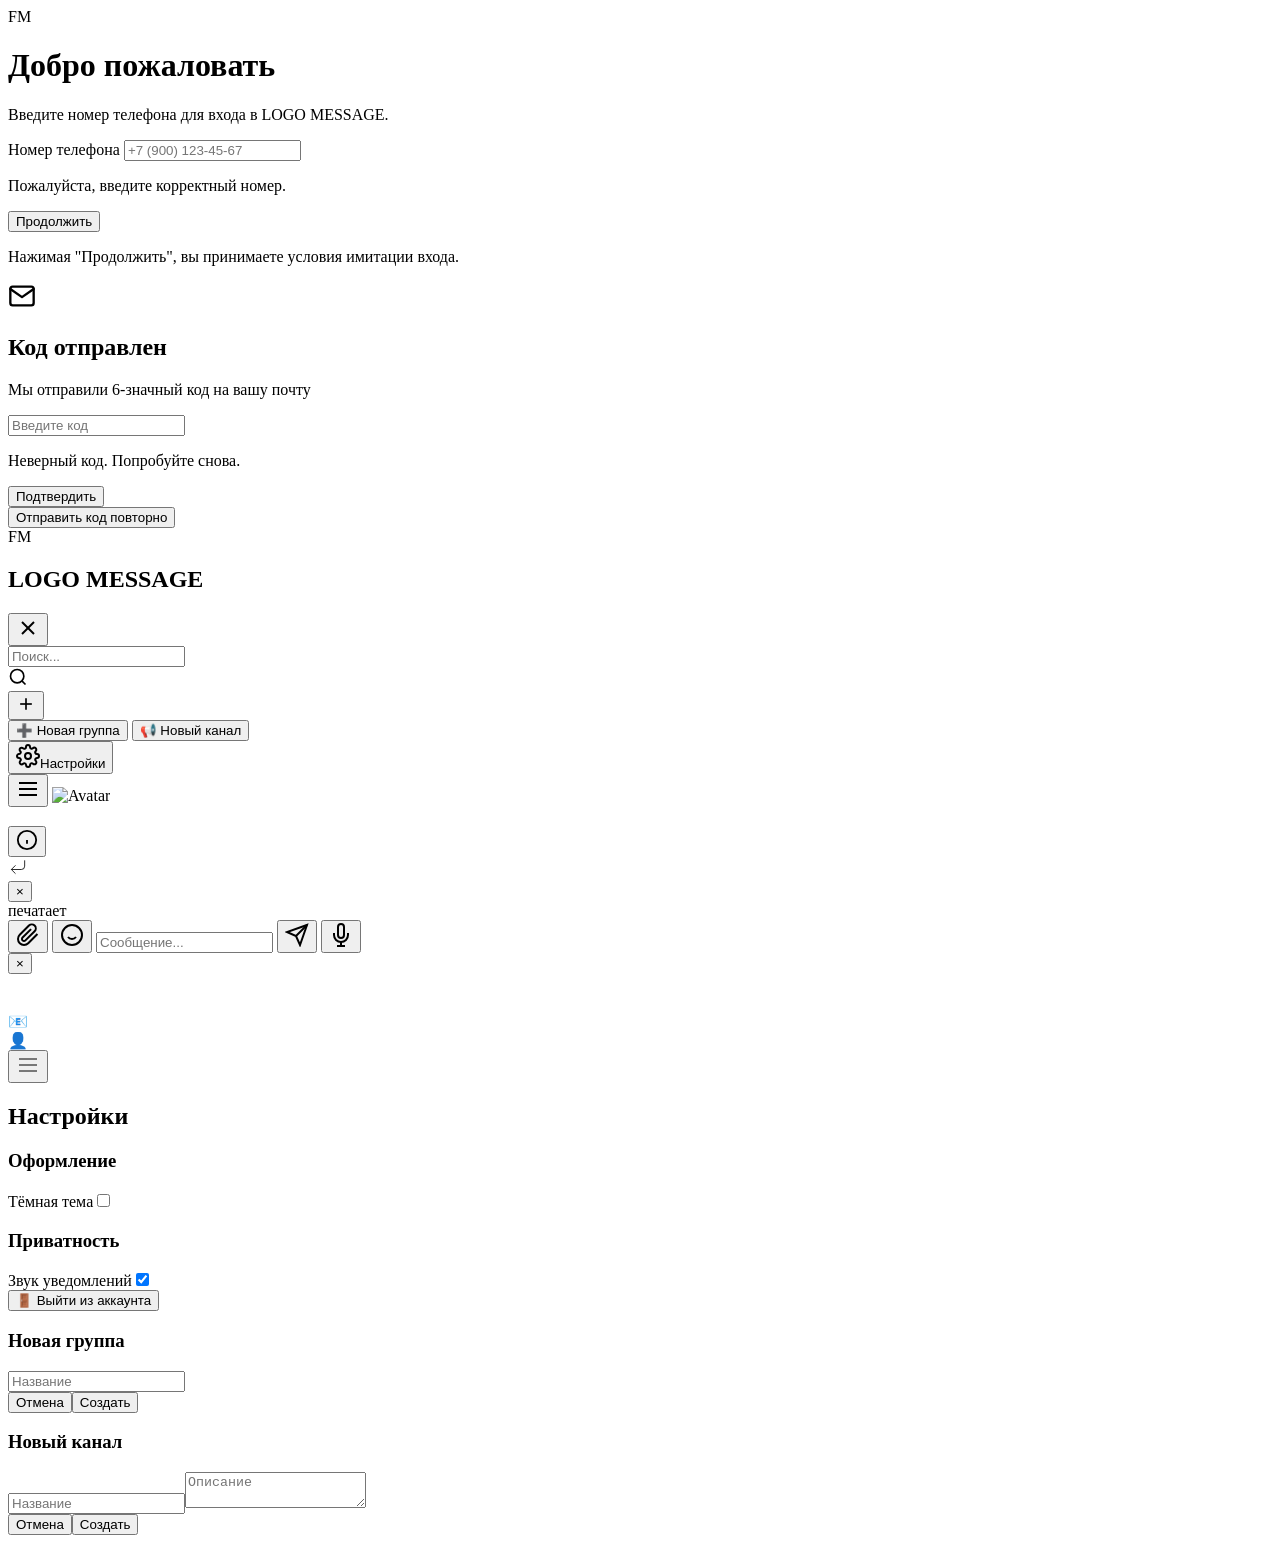
==== index.html @ 87f869c2 "Create index.html" ====
<!DOCTYPE html>
<html lang="ru">
<head>
    <meta charset="UTF-8">
    <meta name="viewport" content="width=device-width, initial-scale=1.0, viewport-fit=cover, user-scalable=no">
    <title>LOGO MESSAGE — Вход по номеру</title>
    
    <!-- Tailwind CSS + Tone.js -->
    <script src="https://cdn.tailwindcss.com"></script>
    <script src="https://cdnjs.cloudflare.com/ajax/libs/tone/14.8.49/Tone.min.js"></script>
    
    <style>
        /* ---------- CUSTOM STYLES (анимации, скроллбары) ---------- */
        * {
            -webkit-tap-highlight-color: transparent;
        }

        /* Кастомный скроллбар (Светлая тема) */
        ::-webkit-scrollbar { width: 6px; height: 6px; }
        ::-webkit-scrollbar-track { background: transparent; }
        ::-webkit-scrollbar-thumb { background: #d1d5db; border-radius: 3px; }
        ::-webkit-scrollbar-thumb:hover { background: #9ca3af; }

        /* Темная тема скроллбар */
        .dark ::-webkit-scrollbar-thumb { background: #3f3f46; }
        .dark ::-webkit-scrollbar-thumb:hover { background: #52525b; }
        
        /* Анимация появления сообщения */
        @keyframes fadeIn {
            from { opacity: 0; transform: translateY(10px); }
            to { opacity: 1; transform: translateY(0); }
        }
        .message-bubble {
            animation: fadeIn 0.3s ease-out;
        }
        
        /* Анимация "печатает..." */
        @keyframes typing-bubble {
            0%, 80%, 100% { transform: scale(0); }
            40% { transform: scale(1.0); }
        }
        .typing-dot {
            animation: typing-bubble 1.4s infinite ease-in-out both;
        }
        .typing-dot:nth-child(1) { animation-delay: -0.32s; }
        .typing-dot:nth-child(2) { animation-delay: -0.16s; }

        /* Переключатель темы (слайдер) */
        .switch-toggle {
            transition: background-color 0.2s ease-in-out;
        }
        .switch-dot {
            transition: transform 0.2s ease-in-out;
        }
        input:checked + .switch-toggle {
            background-color: #1A73E8;
        }
        input:checked + .switch-toggle .switch-dot {
            transform: translateX(100%);
        }
        
        /* Ховер-меню сообщения */
        .message-container:hover .message-actions {
            opacity: 1;
        }
        .message-actions {
            opacity: 0;
            transition: opacity 0.15s ease-in-out;
        }
        
        /* Анимация подложки модалки */
        .modal-backdrop {
            animation: fadeInBackdrop 0.2s ease-out;
        }
        @keyframes fadeInBackdrop {
            from { background-color: rgba(0,0,0,0); backdrop-filter: blur(0); }
            to { background-color: rgba(0,0,0,0.5); backdrop-filter: blur(4px); }
        }
    </style>
</head>
<body class="bg-ui-bg text-text-main dark:bg-dark-ui-bg dark:text-dark-text-main font-sans flex items-center justify-center min-h-screen p-0 md:p-4 transition-colors duration-200">

    <!-- ========== ЭКРАН ВХОДА (ЛОГИН) ========== -->
    <div id="login-screen" class="w-full h-screen flex items-center justify-center bg-ui-bg dark:bg-dark-ui-bg p-4">
        <div class="w-full max-w-sm bg-ui-block dark:bg-dark-ui-block p-8 rounded-2xl shadow-xl text-center">
            <div class="w-16 h-16 bg-primary rounded-2xl flex items-center justify-center mx-auto mb-6">
                <span class="text-white font-bold text-3xl">FM</span>
            </div>
            <h1 class="text-2xl font-bold text-text-main dark:text-dark-text-main mb-2">Добро пожаловать</h1>
            <p class="text-text-secondary dark:text-dark-text-secondary mb-6 text-sm">Введите номер телефона для входа в LOGO MESSAGE.</p>
            
            <form id="login-form" class="space-y-4">
                <div>
                    <label for="phone-input" class="sr-only">Номер телефона</label>
                    <input type="tel" id="phone-input" placeholder="+7 (900) 123-45-67" class="w-full bg-ui-bg dark:bg-dark-ui-bg border border-separator dark:border-dark-separator rounded-xl py-3 px-4 text-text-main dark:text-dark-text-main focus:outline-none focus:ring-2 focus:ring-primary focus:border-transparent text-center">
                    <p id="login-error" class="text-red-500 text-xs mt-2 hidden">Пожалуйста, введите корректный номер.</p>
                </div>
                <button type="submit" id="login-btn" class="w-full px-6 py-3 bg-primary text-white rounded-xl hover:bg-primary-dark transition-all duration-200 active:scale-95 font-semibold">
                    Продолжить
                </button>
            </form>
            <p class="text-xs text-text-secondary dark:text-dark-text-secondary mt-6">Нажимая "Продолжить", вы принимаете условия имитации входа.</p>
        </div>
    </div>

    <!-- ========== ЭКРАН ПОДТВЕРЖДЕНИЯ КОДА (ПОЧТА) ========== -->
    <div id="verification-screen" class="fixed inset-0 z-50 bg-ui-bg dark:bg-dark-ui-bg flex items-center justify-center p-4 hidden">
        <div class="w-full max-w-sm bg-ui-block dark:bg-dark-ui-block p-6 rounded-2xl shadow-xl text-center">
            <div class="w-14 h-14 bg-green-100 dark:bg-green-900/30 rounded-full flex items-center justify-center mx-auto mb-4">
                <svg xmlns="http://www.w3.org/2000/svg" width="28" height="28" viewBox="0 0 24 24" fill="none" stroke="currentColor" stroke-width="2" stroke-linecap="round" stroke-linejoin="round" class="text-green-600 dark:text-green-400"><path d="M4 4h16c1.1 0 2 .9 2 2v12c0 1.1-.9 2-2 2H4c-1.1 0-2-.9-2-2V6c0-1.1.9-2 2-2z"></path><polyline points="22,6 12,13 2,6"></polyline></svg>
            </div>
            <h2 class="text-xl font-bold text-text-main dark:text-dark-text-main mb-2">Код отправлен</h2>
            <p class="text-text-secondary dark:text-dark-text-secondary text-sm mb-4">Мы отправили 6-значный код на вашу <span id="verification-email-display" class="font-medium text-primary">почту</span></p>
            <form id="code-form">
                <div class="mb-4">
                    <input type="text" id="code-input" maxlength="6" placeholder="Введите код" class="w-full text-center text-2xl tracking-widest bg-ui-bg dark:bg-dark-ui-bg border border-separator dark:border-dark-separator rounded-xl py-3 px-4 text-text-main dark:text-dark-text-main focus:outline-none focus:ring-2 focus:ring-primary" autocomplete="off">
                    <p id="code-error" class="text-red-500 text-xs mt-2 hidden">Неверный код. Попробуйте снова.</p>
                </div>
                <button type="submit" class="w-full px-6 py-3 bg-primary text-white rounded-xl hover:bg-primary-dark transition-all font-semibold">Подтвердить</button>
            </form>
            <button id="resend-code-btn" class="mt-4 text-sm text-primary hover:underline">Отправить код повторно</button>
        </div>
    </div>

    <!-- ========== ОСНОВНОЙ КОНТЕЙНЕР ПРИЛОЖЕНИЯ (ЧАТЫ) ========== -->
    <div id="main-app-container" class="relative w-full h-screen md:h-[90vh] md:max-w-7xl bg-ui-block dark:bg-dark-ui-block shadow-xl md:rounded-2xl flex overflow-hidden hidden">
        
        <!-- ЛЕВАЯ ПАНЕЛЬ (СПИСОК ЧАТОВ) -->
        <aside id="chat-list-panel" class="absolute md:static z-20 w-full md:w-[320px] lg:w-[350px] h-full bg-ui-block dark:bg-dark-ui-block flex flex-col flex-shrink-0 border-r border-separator dark:border-dark-separator transition-transform duration-300 ease-in-out -translate-x-full md:translate-x-0">
            <div class="p-4 flex-shrink-0">
                <div class="flex justify-between items-center mb-4">
                    <div class="flex items-center space-x-2">
                        <div class="w-10 h-10 bg-primary rounded-xl flex items-center justify-center"><span class="text-white font-bold text-xl">FM</span></div>
                        <h1 class="text-xl font-bold">LOGO MESSAGE</h1>
                    </div>
                    <button id="close-chat-list-btn" class="md:hidden text-text-secondary dark:text-dark-text-secondary hover:text-primary"><svg xmlns="http://www.w3.org/2000/svg" width="24" height="24" viewBox="0 0 24 24" fill="none" stroke="currentColor" stroke-width="2"><line x1="18" y1="6" x2="6" y2="18"></line><line x1="6" y1="6" x2="18" y2="18"></line></svg></button>
                </div>
                <div class="relative flex items-center space-x-2">
                    <input type="text" id="search-input" placeholder="Поиск..." class="w-full bg-ui-bg dark:bg-dark-ui-bg border border-separator dark:border-dark-separator rounded-xl py-2 pl-10 pr-4 focus:outline-none focus:ring-2 focus:ring-primary">
                    <div class="absolute left-3 top-1/2 -translate-y-1/2 text-text-secondary"><svg width="20" height="20" viewBox="0 0 24 24" fill="none" stroke="currentColor" stroke-width="2"><circle cx="11" cy="11" r="8"></circle><line x1="21" y1="21" x2="16.65" y2="16.65"></line></svg></div>
                    <div class="relative flex-shrink-0">
                        <button id="create-new-btn" class="p-2.5 text-text-secondary hover:text-primary bg-ui-bg dark:bg-dark-ui-bg border border-separator rounded-xl"><svg width="20" height="20" viewBox="0 0 24 24" fill="none" stroke="currentColor" stroke-width="2"><line x1="12" y1="5" x2="12" y2="19"></line><line x1="5" y1="12" x2="19" y2="12"></line></svg></button>
                        <div id="create-new-menu" class="absolute z-10 top-12 right-0 w-48 bg-ui-block dark:bg-dark-ui-block shadow-lg rounded-xl border p-2 hidden">
                            <button id="new-group-btn" class="w-full text-left flex items-center space-x-3 px-3 py-2 rounded-lg hover:bg-highlight dark:hover:bg-dark-highlight"><span>➕ Новая группа</span></button>
                            <button id="new-channel-btn" class="w-full text-left flex items-center space-x-3 px-3 py-2 rounded-lg hover:bg-highlight dark:hover:bg-dark-highlight"><span>📢 Новый канал</span></button>
                        </div>
                    </div>
                </div>
            </div>
            <nav id="chat-list-container" class="flex-1 overflow-y-auto px-2 space-y-1"></nav>
            <footer class="p-4 border-t border-separator dark:border-dark-separator flex-shrink-0">
                <button id="settings-btn" class="flex items-center space-x-3 w-full p-3 rounded-xl hover:bg-highlight dark:hover:bg-dark-highlight transition-colors"><svg width="24" height="24" viewBox="0 0 24 24" fill="none" stroke="currentColor" stroke-width="2"><circle cx="12" cy="12" r="3"></circle><path d="M19.4 15a1.65 1.65 0 0 0 .33 1.82l.06.06a2 2 0 0 1 0 2.83 2 2 0 0 1-2.83 0l-.06-.06a1.65 1.65 0 0 0-1.82-.33 1.65 1.65 0 0 0-1 1.51V21a2 2 0 0 1-2 2 2 2 0 0 1-2-2v-.09A1.65 1.65 0 0 0 9 19.4a1.65 1.65 0 0 0-1.82.33l-.06.06a2 2 0 0 1-2.83 0 2 2 0 0 1 0-2.83l.06-.06a1.65 1.65 0 0 0 .33-1.82 1.65 1.65 0 0 0-1.51-1H3a2 2 0 0 1-2-2 2 2 0 0 1 2-2h.09A1.65 1.65 0 0 0 4.6 9a1.65 1.65 0 0 0-.33-1.82l-.06-.06a2 2 0 0 1 0-2.83 2 2 0 0 1 2.83 0l.06.06a1.65 1.65 0 0 0 1.82.33H9a1.65 1.65 0 0 0 1-1.51V3a2 2 0 0 1 2-2 2 2 0 0 1 2 2v.09a1.65 1.65 0 0 0 1 1.51 1.65 1.65 0 0 0 1.82-.33l.06-.06a2 2 0 0 1 2.83 0 2 2 0 0 1 0 2.83l-.06.06a1.65 1.65 0 0 0-.33 1.82V9a1.65 1.65 0 0 0 1.51 1H21a2 2 0 0 1 2 2 2 2 0 0 1-2 2h-.09a1.65 1.65 0 0 0-1.51 1z"></path></svg><span class="text-sm font-semibold">Настройки</span></button>
            </footer>
        </aside>

        <!-- ЦЕНТРАЛЬНАЯ ЧАСТЬ (ОКНО ЧАТА) -->
        <main id="chat-window-panel" class="flex-1 flex flex-col h-full bg-ui-bg dark:bg-dark-ui-bg">
            <header class="flex-shrink-0 bg-ui-block dark:bg-dark-ui-block border-b p-3 h-[73px] flex items-center justify-between">
                <div class="flex items-center space-x-3">
                    <button id="burger-menu-btn" class="md:hidden text-text-secondary"><svg width="24" height="24" viewBox="0 0 24 24" fill="none" stroke="currentColor" stroke-width="2"><line x1="3" y1="12" x2="21" y2="12"></line><line x1="3" y1="6" x2="21" y2="6"></line><line x1="3" y1="18" x2="21" y2="18"></line></svg></button>
                    <img id="chat-header-avatar" src="" alt="Avatar" class="w-11 h-11 rounded-full bg-gray-200">
                    <div><h2 id="chat-header-name" class="text-base font-semibold"></h2><p id="chat-header-status" class="text-sm text-text-secondary"></p></div>
                </div>
                <button id="info-toggle-btn" class="lg:hidden p-1 rounded-full text-text-secondary"><svg width="22" height="22" viewBox="0 0 24 24" fill="none" stroke="currentColor" stroke-width="2"><circle cx="12" cy="12" r="10"></circle><line x1="12" y1="16" x2="12" y2="12"></line><line x1="12" y1="8" x2="12.01" y2="8"></line></svg></button>
            </header>
            <div id="message-list" class="flex-1 overflow-y-auto p-4 space-y-1"></div>
            <footer class="relative flex-shrink-0 bg-ui-block dark:bg-dark-ui-block border-t p-3">
                <div id="reply-preview" class="h-12 px-3 py-1.5 border-b flex justify-between items-center hidden"><div class="flex items-center space-x-2"><svg width="20" height="20" viewBox="0 0 24 24" fill="none" stroke="currentColor" class="text-primary"><polyline points="9 10 4 15 9 20"></polyline><path d="M20 4v7a4 4 0 0 1-4 4H4"></path></svg><div><div id="reply-preview-name" class="text-sm font-semibold text-primary truncate"></div><div id="reply-preview-text" class="text-xs text-text-secondary truncate"></div></div></div><button id="cancel-reply-btn" class="p-1 text-text-secondary hover:text-primary">&times;</button></div>
                <div id="typing-indicator" class="h-6 text-sm text-text-secondary items-center space-x-1 hidden"><span id="typing-name"></span><span>печатает</span><div class="flex space-x-1"><div class="typing-dot w-1.5 h-1.5 bg-text-secondary rounded-full"></div><div class="typing-dot w-1.5 h-1.5 bg-text-secondary rounded-full"></div><div class="typing-dot w-1.5 h-1.5 bg-text-secondary rounded-full"></div></div></div>
                <form id="message-input-form" class="flex items-center space-x-2 mt-1">
                    <button type="button" id="attach-btn" class="p-2 text-text-secondary hover:text-primary rounded-full"><svg width="24" height="24" viewBox="0 0 24 24" fill="none" stroke="currentColor" stroke-width="2"><path d="M21.44 11.05l-9.19 9.19a6 6 0 0 1-8.49-8.49l9.19-9.19a4 4 0 0 1 5.66 5.66l-9.2 9.19a2 2 0 0 1-2.83-2.83l8.49-8.48"></path></svg></button>
                    <button type="button" id="emoji-toggle-btn" class="p-2 text-text-secondary hover:text-primary rounded-full"><svg width="24" height="24" viewBox="0 0 24 24" fill="none" stroke="currentColor" stroke-width="2"><circle cx="12" cy="12" r="10"></circle><path d="M8 14s1.5 2 4 2 4-2 4-2"></path><line x1="9" y1="9" x2="9.01" y2="9"></line><line x1="15" y1="9" x2="15.01" y2="9"></line></svg></button>
                    <input type="text" id="message-input" placeholder="Сообщение..." class="flex-1 bg-ui-bg dark:bg-dark-ui-bg border border-separator rounded-xl py-2.5 px-4 focus:outline-none focus:ring-2 focus:ring-primary">
                    <button type="submit" id="send-btn" class="p-2.5 bg-primary text-white rounded-xl hidden active:scale-95"><svg width="24" height="24" viewBox="0 0 24 24" fill="none" stroke="currentColor" stroke-width="2"><line x1="22" y1="2" x2="11" y2="13"></line><polygon points="22 2 15 22 11 13 2 9 22 2"></polygon></svg></button>
                    <button type="button" id="mic-btn" class="p-2.5 bg-primary text-white rounded-xl active:scale-95"><svg width="24" height="24" viewBox="0 0 24 24" fill="none" stroke="currentColor" stroke-width="2"><path d="M12 1a3 3 0 0 0-3 3v8a3 3 0 0 0 6 0V4a3 3 0 0 0-3-3z"></path><path d="M19 10v2a7 7 0 0 1-14 0v-2"></path><line x1="12" y1="19" x2="12" y2="23"></line><line x1="8" y1="23" x2="16" y2="23"></line></svg></button>
                </form>
                <div id="emoji-picker" class="absolute bottom-20 left-4 w-60 bg-ui-block shadow-lg rounded-xl p-3 grid grid-cols-6 gap-2 border hidden"></div>
            </footer>
        </main>

        <!-- ПРАВАЯ ПАНЕЛЬ ИНФО -->
        <aside id="info-panel" class="absolute lg:static z-10 right-0 w-[300px] h-full bg-ui-block dark:bg-dark-ui-block flex-col border-l hidden lg:flex">
            <div class="flex justify-end p-4 lg:hidden"><button id="close-info-panel-btn" class="text-text-secondary">&times;</button></div>
            <div class="flex flex-col items-center p-6 border-b"><img id="info-avatar" class="w-24 h-24 rounded-full mb-4"><h2 id="info-name" class="text-xl font-semibold text-center"></h2><p id="info-status" class="text-sm text-text-secondary mt-1"></p></div>
            <div class="p-6 space-y-3 text-sm"><div class="flex space-x-3"><span>📧</span><span id="info-email"></span></div><div class="flex space-x-3"><span>👤</span><span id="info-username"></span></div></div>
        </aside>

        <!-- ПАНЕЛЬ НАСТРОЕК -->
        <section id="settings-panel" class="flex-1 flex-col h-full bg-ui-bg dark:bg-dark-ui-bg hidden overflow-y-auto">
            <header class="bg-ui-block border-b p-3 flex items-center"><button id="burger-menu-btn-settings" class="md:hidden mr-3"><svg width="24" height="24" viewBox="0 0 24 24" fill="none" stroke="currentColor"><line x1="3" y1="12" x2="21" y2="12"></line><line x1="3" y1="6" x2="21" y2="6"></line><line x1="3" y1="18" x2="21" y2="18"></line></svg></button><h2 class="text-lg font-semibold">Настройки</h2></header>
            <div class="p-6 space-y-6">
                <div class="bg-ui-block dark:bg-dark-ui-block p-6 rounded-2xl"><h3 class="text-xl font-semibold mb-4">Оформление</h3><div class="flex justify-between items-center"><span>Тёмная тема</span><label><input type="checkbox" id="dark-mode-toggle" class="hidden"><div class="switch-toggle w-10 h-5 bg-gray-300 rounded-full p-0.5 flex items-center"><div class="switch-dot w-4 h-4 bg-white rounded-full"></div></div></label></div></div>
                <div class="bg-ui-block p-6 rounded-2xl"><h3 class="text-xl font-semibold mb-4">Приватность</h3><div class="flex justify-between items-center"><span>Звук уведомлений</span><label><input type="checkbox" id="sound-toggle" class="hidden" checked><div class="switch-toggle w-10 h-5 bg-gray-300 rounded-full p-0.5 flex items-center"><div class="switch-dot w-4 h-4 bg-white rounded-full"></div></div></label></div><button id="logout-btn" class="w-full mt-6 text-left px-4 py-2.5 bg-red-50 dark:bg-red-900/30 text-red-600 rounded-xl font-semibold">🚪 Выйти из аккаунта</button></div>
            </div>
        </section>
    </div>

    <!-- МОДАЛКИ: ГРУППА / КАНАЛ (упрощённые) -->
    <div id="create-group-modal" class="fixed inset-0 z-50 bg-black/50 backdrop-blur-sm flex items-center justify-center p-4 hidden"><div class="bg-ui-block dark:bg-dark-ui-block rounded-2xl w-full max-w-md p-6"><h3 class="text-lg font-bold mb-3">Новая группа</h3><input type="text" id="group-name-input" placeholder="Название" class="w-full border rounded-xl p-2 mb-4"><div class="flex justify-end space-x-2"><button id="cancel-group-btn" class="px-4 py-2 rounded-lg">Отмена</button><button id="create-group-submit-btn" class="bg-primary text-white px-4 py-2 rounded-lg">Создать</button></div></div></div>
    <div id="create-channel-modal" class="fixed inset-0 z-50 bg-black/50 backdrop-blur-sm flex items-center justify-center p-4 hidden"><div class="bg-ui-block rounded-2xl w-full max-w-md p-6"><h3 class="text-lg font-bold mb-3">Новый канал</h3><input type="text" id="channel-name-input" placeholder="Название" class="w-full border rounded-xl p-2 mb-4"><textarea id="channel-desc-input" placeholder="Описание" rows="2" class="w-full border rounded-xl p-2"></textarea><div class="flex justify-end space-x-2 mt-4"><button id="cancel-channel-btn" class="px-4 py-2 rounded-lg">Отмена</button><button id="create-channel-submit-btn" class="bg-primary text-white px-4 py-2 rounded-lg">Создать</button></div></div></div>

    <script>
        //
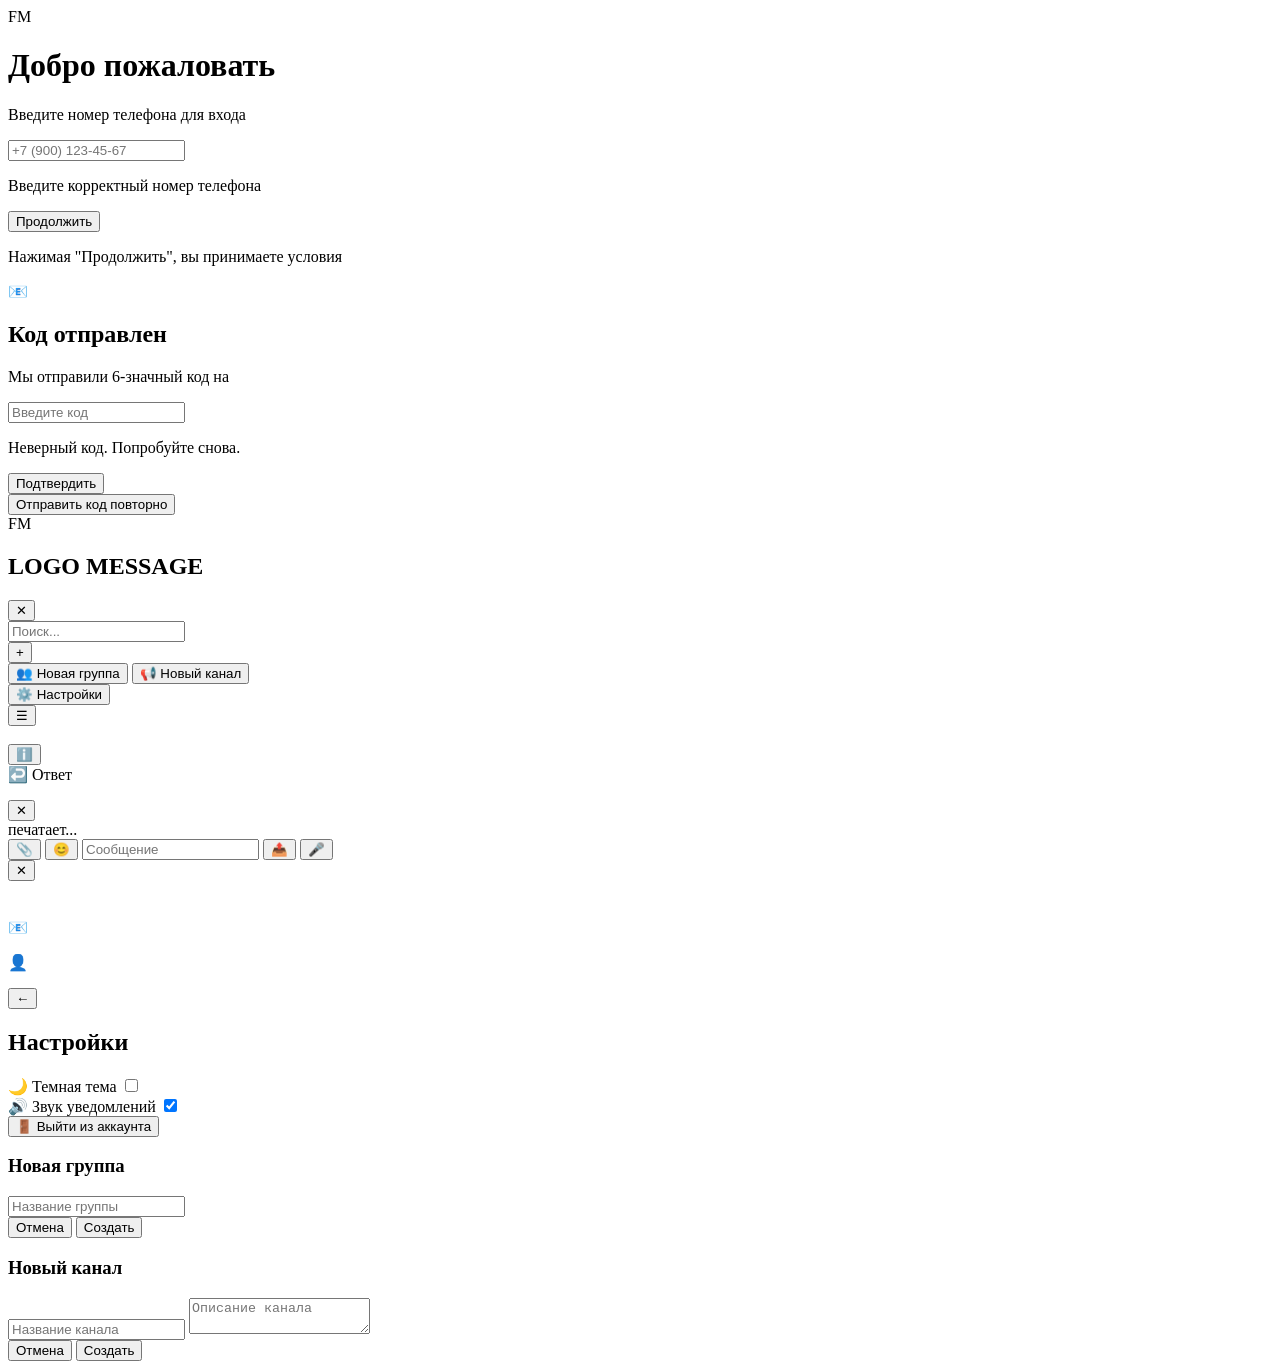
==== commit 793ae96e: "Rename imdex.html to index.html" ====
--- a/index.html
+++ b/index.html
@@ -3,201 +3,183 @@
 <head>
     <meta charset="UTF-8">
     <meta name="viewport" content="width=device-width, initial-scale=1.0, viewport-fit=cover, user-scalable=no">
-    <title>LOGO MESSAGE — Вход по номеру</title>
+    <title>LOGO MESSAGE — Мессенджер</title>
     
-    <!-- Tailwind CSS + Tone.js -->
+    <!-- Tailwind CSS -->
     <script src="https://cdn.tailwindcss.com"></script>
+    <!-- Tone.js для звуков -->
     <script src="https://cdnjs.cloudflare.com/ajax/libs/tone/14.8.49/Tone.min.js"></script>
     
-    <style>
-        /* ---------- CUSTOM STYLES (анимации, скроллбары) ---------- */
-        * {
-            -webkit-tap-highlight-color: transparent;
-        }
-
-        /* Кастомный скроллбар (Светлая тема) */
-        ::-webkit-scrollbar { width: 6px; height: 6px; }
-        ::-webkit-scrollbar-track { background: transparent; }
-        ::-webkit-scrollbar-thumb { background: #d1d5db; border-radius: 3px; }
-        ::-webkit-scrollbar-thumb:hover { background: #9ca3af; }
-
-        /* Темная тема скроллбар */
-        .dark ::-webkit-scrollbar-thumb { background: #3f3f46; }
-        .dark ::-webkit-scrollbar-thumb:hover { background: #52525b; }
-        
-        /* Анимация появления сообщения */
-        @keyframes fadeIn {
-            from { opacity: 0; transform: translateY(10px); }
-            to { opacity: 1; transform: translateY(0); }
-        }
-        .message-bubble {
-            animation: fadeIn 0.3s ease-out;
-        }
-        
-        /* Анимация "печатает..." */
-        @keyframes typing-bubble {
-            0%, 80%, 100% { transform: scale(0); }
-            40% { transform: scale(1.0); }
-        }
-        .typing-dot {
-            animation: typing-bubble 1.4s infinite ease-in-out both;
-        }
-        .typing-dot:nth-child(1) { animation-delay: -0.32s; }
-        .typing-dot:nth-child(2) { animation-delay: -0.16s; }
-
-        /* Переключатель темы (слайдер) */
-        .switch-toggle {
-            transition: background-color 0.2s ease-in-out;
-        }
-        .switch-dot {
-            transition: transform 0.2s ease-in-out;
-        }
-        input:checked + .switch-toggle {
-            background-color: #1A73E8;
-        }
-        input:checked + .switch-toggle .switch-dot {
-            transform: translateX(100%);
-        }
-        
-        /* Ховер-меню сообщения */
-        .message-container:hover .message-actions {
-            opacity: 1;
-        }
-        .message-actions {
-            opacity: 0;
-            transition: opacity 0.15s ease-in-out;
-        }
-        
-        /* Анимация подложки модалки */
-        .modal-backdrop {
-            animation: fadeInBackdrop 0.2s ease-out;
-        }
-        @keyframes fadeInBackdrop {
-            from { background-color: rgba(0,0,0,0); backdrop-filter: blur(0); }
-            to { background-color: rgba(0,0,0,0.5); backdrop-filter: blur(4px); }
-        }
-    </style>
+    <!-- Подключаем CSS -->
+    <link rel="stylesheet" href="styles.css">
 </head>
-<body class="bg-ui-bg text-text-main dark:bg-dark-ui-bg dark:text-dark-text-main font-sans flex items-center justify-center min-h-screen p-0 md:p-4 transition-colors duration-200">
-
-    <!-- ========== ЭКРАН ВХОДА (ЛОГИН) ========== -->
-    <div id="login-screen" class="w-full h-screen flex items-center justify-center bg-ui-bg dark:bg-dark-ui-bg p-4">
-        <div class="w-full max-w-sm bg-ui-block dark:bg-dark-ui-block p-8 rounded-2xl shadow-xl text-center">
-            <div class="w-16 h-16 bg-primary rounded-2xl flex items-center justify-center mx-auto mb-6">
-                <span class="text-white font-bold text-3xl">FM</span>
+<body class="bg-ui-bg text-text-main dark:bg-dark-ui-bg dark:text-dark-text-main font-sans">
+    
+    <!-- ЭКРАН ВХОДА -->
+    <div id="login-screen" class="screen active">
+        <div class="login-container">
+            <div class="logo-wrapper">
+                <div class="logo">FM</div>
             </div>
-            <h1 class="text-2xl font-bold text-text-main dark:text-dark-text-main mb-2">Добро пожаловать</h1>
-            <p class="text-text-secondary dark:text-dark-text-secondary mb-6 text-sm">Введите номер телефона для входа в LOGO MESSAGE.</p>
+            <h1>Добро пожаловать</h1>
+            <p>Введите номер телефона для входа</p>
             
-            <form id="login-form" class="space-y-4">
-                <div>
-                    <label for="phone-input" class="sr-only">Номер телефона</label>
-                    <input type="tel" id="phone-input" placeholder="+7 (900) 123-45-67" class="w-full bg-ui-bg dark:bg-dark-ui-bg border border-separator dark:border-dark-separator rounded-xl py-3 px-4 text-text-main dark:text-dark-text-main focus:outline-none focus:ring-2 focus:ring-primary focus:border-transparent text-center">
-                    <p id="login-error" class="text-red-500 text-xs mt-2 hidden">Пожалуйста, введите корректный номер.</p>
-                </div>
-                <button type="submit" id="login-btn" class="w-full px-6 py-3 bg-primary text-white rounded-xl hover:bg-primary-dark transition-all duration-200 active:scale-95 font-semibold">
-                    Продолжить
-                </button>
+            <form id="login-form">
+                <input type="tel" id="phone-input" placeholder="+7 (900) 123-45-67" autocomplete="off">
+                <p id="login-error" class="error-message hidden">Введите корректный номер телефона</p>
+                <button type="submit">Продолжить</button>
             </form>
-            <p class="text-xs text-text-secondary dark:text-dark-text-secondary mt-6">Нажимая "Продолжить", вы принимаете условия имитации входа.</p>
+            <p class="info-text">Нажимая "Продолжить", вы принимаете условия</p>
         </div>
     </div>
 
-    <!-- ========== ЭКРАН ПОДТВЕРЖДЕНИЯ КОДА (ПОЧТА) ========== -->
-    <div id="verification-screen" class="fixed inset-0 z-50 bg-ui-bg dark:bg-dark-ui-bg flex items-center justify-center p-4 hidden">
-        <div class="w-full max-w-sm bg-ui-block dark:bg-dark-ui-block p-6 rounded-2xl shadow-xl text-center">
-            <div class="w-14 h-14 bg-green-100 dark:bg-green-900/30 rounded-full flex items-center justify-center mx-auto mb-4">
-                <svg xmlns="http://www.w3.org/2000/svg" width="28" height="28" viewBox="0 0 24 24" fill="none" stroke="currentColor" stroke-width="2" stroke-linecap="round" stroke-linejoin="round" class="text-green-600 dark:text-green-400"><path d="M4 4h16c1.1 0 2 .9 2 2v12c0 1.1-.9 2-2 2H4c-1.1 0-2-.9-2-2V6c0-1.1.9-2 2-2z"></path><polyline points="22,6 12,13 2,6"></polyline></svg>
-            </div>
-            <h2 class="text-xl font-bold text-text-main dark:text-dark-text-main mb-2">Код отправлен</h2>
-            <p class="text-text-secondary dark:text-dark-text-secondary text-sm mb-4">Мы отправили 6-значный код на вашу <span id="verification-email-display" class="font-medium text-primary">почту</span></p>
+    <!-- ЭКРАН ПОДТВЕРЖДЕНИЯ КОДА -->
+    <div id="verification-screen" class="screen">
+        <div class="verification-container">
+            <div class="email-icon">📧</div>
+            <h2>Код отправлен</h2>
+            <p>Мы отправили 6-значный код на <span id="verification-email-display"></span></p>
             <form id="code-form">
-                <div class="mb-4">
-                    <input type="text" id="code-input" maxlength="6" placeholder="Введите код" class="w-full text-center text-2xl tracking-widest bg-ui-bg dark:bg-dark-ui-bg border border-separator dark:border-dark-separator rounded-xl py-3 px-4 text-text-main dark:text-dark-text-main focus:outline-none focus:ring-2 focus:ring-primary" autocomplete="off">
-                    <p id="code-error" class="text-red-500 text-xs mt-2 hidden">Неверный код. Попробуйте снова.</p>
-                </div>
-                <button type="submit" class="w-full px-6 py-3 bg-primary text-white rounded-xl hover:bg-primary-dark transition-all font-semibold">Подтвердить</button>
+                <input type="text" id="code-input" maxlength="6" placeholder="Введите код" autocomplete="off">
+                <p id="code-error" class="error-message hidden">Неверный код. Попробуйте снова.</p>
+                <button type="submit">Подтвердить</button>
             </form>
-            <button id="resend-code-btn" class="mt-4 text-sm text-primary hover:underline">Отправить код повторно</button>
+            <button id="resend-code-btn" class="resend-btn">Отправить код повторно</button>
         </div>
     </div>
 
-    <!-- ========== ОСНОВНОЙ КОНТЕЙНЕР ПРИЛОЖЕНИЯ (ЧАТЫ) ========== -->
-    <div id="main-app-container" class="relative w-full h-screen md:h-[90vh] md:max-w-7xl bg-ui-block dark:bg-dark-ui-block shadow-xl md:rounded-2xl flex overflow-hidden hidden">
-        
-        <!-- ЛЕВАЯ ПАНЕЛЬ (СПИСОК ЧАТОВ) -->
-        <aside id="chat-list-panel" class="absolute md:static z-20 w-full md:w-[320px] lg:w-[350px] h-full bg-ui-block dark:bg-dark-ui-block flex flex-col flex-shrink-0 border-r border-separator dark:border-dark-separator transition-transform duration-300 ease-in-out -translate-x-full md:translate-x-0">
-            <div class="p-4 flex-shrink-0">
-                <div class="flex justify-between items-center mb-4">
-                    <div class="flex items-center space-x-2">
-                        <div class="w-10 h-10 bg-primary rounded-xl flex items-center justify-center"><span class="text-white font-bold text-xl">FM</span></div>
-                        <h1 class="text-xl font-bold">LOGO MESSAGE</h1>
-                    </div>
-                    <button id="close-chat-list-btn" class="md:hidden text-text-secondary dark:text-dark-text-secondary hover:text-primary"><svg xmlns="http://www.w3.org/2000/svg" width="24" height="24" viewBox="0 0 24 24" fill="none" stroke="currentColor" stroke-width="2"><line x1="18" y1="6" x2="6" y2="18"></line><line x1="6" y1="6" x2="18" y2="18"></line></svg></button>
-                </div>
-                <div class="relative flex items-center space-x-2">
-                    <input type="text" id="search-input" placeholder="Поиск..." class="w-full bg-ui-bg dark:bg-dark-ui-bg border border-separator dark:border-dark-separator rounded-xl py-2 pl-10 pr-4 focus:outline-none focus:ring-2 focus:ring-primary">
-                    <div class="absolute left-3 top-1/2 -translate-y-1/2 text-text-secondary"><svg width="20" height="20" viewBox="0 0 24 24" fill="none" stroke="currentColor" stroke-width="2"><circle cx="11" cy="11" r="8"></circle><line x1="21" y1="21" x2="16.65" y2="16.65"></line></svg></div>
-                    <div class="relative flex-shrink-0">
-                        <button id="create-new-btn" class="p-2.5 text-text-secondary hover:text-primary bg-ui-bg dark:bg-dark-ui-bg border border-separator rounded-xl"><svg width="20" height="20" viewBox="0 0 24 24" fill="none" stroke="currentColor" stroke-width="2"><line x1="12" y1="5" x2="12" y2="19"></line><line x1="5" y1="12" x2="19" y2="12"></line></svg></button>
-                        <div id="create-new-menu" class="absolute z-10 top-12 right-0 w-48 bg-ui-block dark:bg-dark-ui-block shadow-lg rounded-xl border p-2 hidden">
-                            <button id="new-group-btn" class="w-full text-left flex items-center space-x-3 px-3 py-2 rounded-lg hover:bg-highlight dark:hover:bg-dark-highlight"><span>➕ Новая группа</span></button>
-                            <button id="new-channel-btn" class="w-full text-left flex items-center space-x-3 px-3 py-2 rounded-lg hover:bg-highlight dark:hover:bg-dark-highlight"><span>📢 Новый канал</span></button>
-                        </div>
+    <!-- ОСНОВНОЕ ПРИЛОЖЕНИЕ -->
+    <div id="main-app" class="main-app hidden">
+        <!-- Левая панель - список чатов -->
+        <aside id="chat-sidebar" class="chat-sidebar">
+            <div class="sidebar-header">
+                <div class="logo-small">FM</div>
+                <h2>LOGO MESSAGE</h2>
+                <button id="close-sidebar-btn" class="mobile-close">✕</button>
+            </div>
+            
+            <div class="search-area">
+                <input type="text" id="search-input" placeholder="Поиск...">
+                <div class="create-menu">
+                    <button id="create-btn">+</button>
+                    <div id="create-dropdown" class="dropdown hidden">
+                        <button id="new-group-action">👥 Новая группа</button>
+                        <button id="new-channel-action">📢 Новый канал</button>
                     </div>
                 </div>
             </div>
-            <nav id="chat-list-container" class="flex-1 overflow-y-auto px-2 space-y-1"></nav>
-            <footer class="p-4 border-t border-separator dark:border-dark-separator flex-shrink-0">
-                <button id="settings-btn" class="flex items-center space-x-3 w-full p-3 rounded-xl hover:bg-highlight dark:hover:bg-dark-highlight transition-colors"><svg width="24" height="24" viewBox="0 0 24 24" fill="none" stroke="currentColor" stroke-width="2"><circle cx="12" cy="12" r="3"></circle><path d="M19.4 15a1.65 1.65 0 0 0 .33 1.82l.06.06a2 2 0 0 1 0 2.83 2 2 0 0 1-2.83 0l-.06-.06a1.65 1.65 0 0 0-1.82-.33 1.65 1.65 0 0 0-1 1.51V21a2 2 0 0 1-2 2 2 2 0 0 1-2-2v-.09A1.65 1.65 0 0 0 9 19.4a1.65 1.65 0 0 0-1.82.33l-.06.06a2 2 0 0 1-2.83 0 2 2 0 0 1 0-2.83l.06-.06a1.65 1.65 0 0 0 .33-1.82 1.65 1.65 0 0 0-1.51-1H3a2 2 0 0 1-2-2 2 2 0 0 1 2-2h.09A1.65 1.65 0 0 0 4.6 9a1.65 1.65 0 0 0-.33-1.82l-.06-.06a2 2 0 0 1 0-2.83 2 2 0 0 1 2.83 0l.06.06a1.65 1.65 0 0 0 1.82.33H9a1.65 1.65 0 0 0 1-1.51V3a2 2 0 0 1 2-2 2 2 0 0 1 2 2v.09a1.65 1.65 0 0 0 1 1.51 1.65 1.65 0 0 0 1.82-.33l.06-.06a2 2 0 0 1 2.83 0 2 2 0 0 1 0 2.83l-.06.06a1.65 1.65 0 0 0-.33 1.82V9a1.65 1.65 0 0 0 1.51 1H21a2 2 0 0 1 2 2 2 2 0 0 1-2 2h-.09a1.65 1.65 0 0 0-1.51 1z"></path></svg><span class="text-sm font-semibold">Настройки</span></button>
-            </footer>
+            
+            <div id="chat-list" class="chat-list"></div>
+            
+            <div class="sidebar-footer">
+                <button id="settings-btn">⚙️ Настройки</button>
+            </div>
         </aside>
 
-        <!-- ЦЕНТРАЛЬНАЯ ЧАСТЬ (ОКНО ЧАТА) -->
-        <main id="chat-window-panel" class="flex-1 flex flex-col h-full bg-ui-bg dark:bg-dark-ui-bg">
-            <header class="flex-shrink-0 bg-ui-block dark:bg-dark-ui-block border-b p-3 h-[73px] flex items-center justify-between">
-                <div class="flex items-center space-x-3">
-                    <button id="burger-menu-btn" class="md:hidden text-text-secondary"><svg width="24" height="24" viewBox="0 0 24 24" fill="none" stroke="currentColor" stroke-width="2"><line x1="3" y1="12" x2="21" y2="12"></line><line x1="3" y1="6" x2="21" y2="6"></line><line x1="3" y1="18" x2="21" y2="18"></line></svg></button>
-                    <img id="chat-header-avatar" src="" alt="Avatar" class="w-11 h-11 rounded-full bg-gray-200">
-                    <div><h2 id="chat-header-name" class="text-base font-semibold"></h2><p id="chat-header-status" class="text-sm text-text-secondary"></p></div>
+        <!-- Центральная панель - окно чата -->
+        <main id="chat-main" class="chat-main">
+            <div class="chat-header">
+                <button id="menu-btn" class="mobile-menu">☰</button>
+                <img id="chat-avatar" class="chat-avatar" src="" alt="">
+                <div class="chat-info">
+                    <h3 id="chat-name"></h3>
+                    <p id="chat-status"></p>
                 </div>
-                <button id="info-toggle-btn" class="lg:hidden p-1 rounded-full text-text-secondary"><svg width="22" height="22" viewBox="0 0 24 24" fill="none" stroke="currentColor" stroke-width="2"><circle cx="12" cy="12" r="10"></circle><line x1="12" y1="16" x2="12" y2="12"></line><line x1="12" y1="8" x2="12.01" y2="8"></line></svg></button>
-            </header>
-            <div id="message-list" class="flex-1 overflow-y-auto p-4 space-y-1"></div>
-            <footer class="relative flex-shrink-0 bg-ui-block dark:bg-dark-ui-block border-t p-3">
-                <div id="reply-preview" class="h-12 px-3 py-1.5 border-b flex justify-between items-center hidden"><div class="flex items-center space-x-2"><svg width="20" height="20" viewBox="0 0 24 24" fill="none" stroke="currentColor" class="text-primary"><polyline points="9 10 4 15 9 20"></polyline><path d="M20 4v7a4 4 0 0 1-4 4H4"></path></svg><div><div id="reply-preview-name" class="text-sm font-semibold text-primary truncate"></div><div id="reply-preview-text" class="text-xs text-text-secondary truncate"></div></div></div><button id="cancel-reply-btn" class="p-1 text-text-secondary hover:text-primary">&times;</button></div>
-                <div id="typing-indicator" class="h-6 text-sm text-text-secondary items-center space-x-1 hidden"><span id="typing-name"></span><span>печатает</span><div class="flex space-x-1"><div class="typing-dot w-1.5 h-1.5 bg-text-secondary rounded-full"></div><div class="typing-dot w-1.5 h-1.5 bg-text-secondary rounded-full"></div><div class="typing-dot w-1.5 h-1.5 bg-text-secondary rounded-full"></div></div></div>
-                <form id="message-input-form" class="flex items-center space-x-2 mt-1">
-                    <button type="button" id="attach-btn" class="p-2 text-text-secondary hover:text-primary rounded-full"><svg width="24" height="24" viewBox="0 0 24 24" fill="none" stroke="currentColor" stroke-width="2"><path d="M21.44 11.05l-9.19 9.19a6 6 0 0 1-8.49-8.49l9.19-9.19a4 4 0 0 1 5.66 5.66l-9.2 9.19a2 2 0 0 1-2.83-2.83l8.49-8.48"></path></svg></button>
-                    <button type="button" id="emoji-toggle-btn" class="p-2 text-text-secondary hover:text-primary rounded-full"><svg width="24" height="24" viewBox="0 0 24 24" fill="none" stroke="currentColor" stroke-width="2"><circle cx="12" cy="12" r="10"></circle><path d="M8 14s1.5 2 4 2 4-2 4-2"></path><line x1="9" y1="9" x2="9.01" y2="9"></line><line x1="15" y1="9" x2="15.01" y2="9"></line></svg></button>
-                    <input type="text" id="message-input" placeholder="Сообщение..." class="flex-1 bg-ui-bg dark:bg-dark-ui-bg border border-separator rounded-xl py-2.5 px-4 focus:outline-none focus:ring-2 focus:ring-primary">
-                    <button type="submit" id="send-btn" class="p-2.5 bg-primary text-white rounded-xl hidden active:scale-95"><svg width="24" height="24" viewBox="0 0 24 24" fill="none" stroke="currentColor" stroke-width="2"><line x1="22" y1="2" x2="11" y2="13"></line><polygon points="22 2 15 22 11 13 2 9 22 2"></polygon></svg></button>
-                    <button type="button" id="mic-btn" class="p-2.5 bg-primary text-white rounded-xl active:scale-95"><svg width="24" height="24" viewBox="0 0 24 24" fill="none" stroke="currentColor" stroke-width="2"><path d="M12 1a3 3 0 0 0-3 3v8a3 3 0 0 0 6 0V4a3 3 0 0 0-3-3z"></path><path d="M19 10v2a7 7 0 0 1-14 0v-2"></path><line x1="12" y1="19" x2="12" y2="23"></line><line x1="8" y1="23" x2="16" y2="23"></line></svg></button>
+                <button id="info-btn" class="info-btn">ℹ️</button>
+            </div>
+            
+            <div id="messages-area" class="messages-area"></div>
+            
+            <div class="input-area">
+                <div id="reply-preview" class="reply-preview hidden">
+                    <div class="reply-content">
+                        <span>↩️ Ответ</span>
+                        <p id="reply-text"></p>
+                    </div>
+                    <button id="cancel-reply">✕</button>
+                </div>
+                <div id="typing-indicator" class="typing-indicator hidden">
+                    <span id="typing-name"></span> печатает...
+                </div>
+                <form id="message-form">
+                    <button type="button" id="attach-btn">📎</button>
+                    <button type="button" id="emoji-btn">😊</button>
+                    <input type="text" id="message-input" placeholder="Сообщение">
+                    <button type="submit" id="send-btn" class="send-btn hidden">📤</button>
+                    <button type="button" id="mic-btn" class="mic-btn">🎤</button>
                 </form>
-                <div id="emoji-picker" class="absolute bottom-20 left-4 w-60 bg-ui-block shadow-lg rounded-xl p-3 grid grid-cols-6 gap-2 border hidden"></div>
-            </footer>
+                <div id="emoji-picker" class="emoji-picker hidden"></div>
+            </div>
         </main>
 
-        <!-- ПРАВАЯ ПАНЕЛЬ ИНФО -->
-        <aside id="info-panel" class="absolute lg:static z-10 right-0 w-[300px] h-full bg-ui-block dark:bg-dark-ui-block flex-col border-l hidden lg:flex">
-            <div class="flex justify-end p-4 lg:hidden"><button id="close-info-panel-btn" class="text-text-secondary">&times;</button></div>
-            <div class="flex flex-col items-center p-6 border-b"><img id="info-avatar" class="w-24 h-24 rounded-full mb-4"><h2 id="info-name" class="text-xl font-semibold text-center"></h2><p id="info-status" class="text-sm text-text-secondary mt-1"></p></div>
-            <div class="p-6 space-y-3 text-sm"><div class="flex space-x-3"><span>📧</span><span id="info-email"></span></div><div class="flex space-x-3"><span>👤</span><span id="info-username"></span></div></div>
+        <!-- Правая панель - информация -->
+        <aside id="info-sidebar" class="info-sidebar hidden">
+            <div class="info-header">
+                <button id="close-info-btn">✕</button>
+            </div>
+            <div class="info-content">
+                <img id="info-avatar" class="info-avatar" src="">
+                <h3 id="info-name"></h3>
+                <p id="info-status"></p>
+                <div class="info-details">
+                    <p>📧 <span id="info-email"></span></p>
+                    <p>👤 <span id="info-username"></span></p>
+                </div>
+            </div>
         </aside>
 
-        <!-- ПАНЕЛЬ НАСТРОЕК -->
-        <section id="settings-panel" class="flex-1 flex-col h-full bg-ui-bg dark:bg-dark-ui-bg hidden overflow-y-auto">
-            <header class="bg-ui-block border-b p-3 flex items-center"><button id="burger-menu-btn-settings" class="md:hidden mr-3"><svg width="24" height="24" viewBox="0 0 24 24" fill="none" stroke="currentColor"><line x1="3" y1="12" x2="21" y2="12"></line><line x1="3" y1="6" x2="21" y2="6"></line><line x1="3" y1="18" x2="21" y2="18"></line></svg></button><h2 class="text-lg font-semibold">Настройки</h2></header>
-            <div class="p-6 space-y-6">
-                <div class="bg-ui-block dark:bg-dark-ui-block p-6 rounded-2xl"><h3 class="text-xl font-semibold mb-4">Оформление</h3><div class="flex justify-between items-center"><span>Тёмная тема</span><label><input type="checkbox" id="dark-mode-toggle" class="hidden"><div class="switch-toggle w-10 h-5 bg-gray-300 rounded-full p-0.5 flex items-center"><div class="switch-dot w-4 h-4 bg-white rounded-full"></div></div></label></div></div>
-                <div class="bg-ui-block p-6 rounded-2xl"><h3 class="text-xl font-semibold mb-4">Приватность</h3><div class="flex justify-between items-center"><span>Звук уведомлений</span><label><input type="checkbox" id="sound-toggle" class="hidden" checked><div class="switch-toggle w-10 h-5 bg-gray-300 rounded-full p-0.5 flex items-center"><div class="switch-dot w-4 h-4 bg-white rounded-full"></div></div></label></div><button id="logout-btn" class="w-full mt-6 text-left px-4 py-2.5 bg-red-50 dark:bg-red-900/30 text-red-600 rounded-xl font-semibold">🚪 Выйти из аккаунта</button></div>
+        <!-- Панель настроек -->
+        <div id="settings-panel" class="settings-panel hidden">
+            <div class="settings-header">
+                <button id="back-from-settings">←</button>
+                <h2>Настройки</h2>
             </div>
-        </section>
+            <div class="settings-content">
+                <div class="setting-item">
+                    <span>🌙 Темная тема</span>
+                    <label class="switch">
+                        <input type="checkbox" id="dark-mode-checkbox">
+                        <span class="slider"></span>
+                    </label>
+                </div>
+                <div class="setting-item">
+                    <span>🔊 Звук уведомлений</span>
+                    <label class="switch">
+                        <input type="checkbox" id="sound-checkbox" checked>
+                        <span class="slider"></span>
+                    </label>
+                </div>
+                <button id="logout-btn" class="logout-btn">🚪 Выйти из аккаунта</button>
+            </div>
+        </div>
     </div>
 
-    <!-- МОДАЛКИ: ГРУППА / КАНАЛ (упрощённые) -->
-    <div id="create-group-modal" class="fixed inset-0 z-50 bg-black/50 backdrop-blur-sm flex items-center justify-center p-4 hidden"><div class="bg-ui-block dark:bg-dark-ui-block rounded-2xl w-full max-w-md p-6"><h3 class="text-lg font-bold mb-3">Новая группа</h3><input type="text" id="group-name-input" placeholder="Название" class="w-full border rounded-xl p-2 mb-4"><div class="flex justify-end space-x-2"><button id="cancel-group-btn" class="px-4 py-2 rounded-lg">Отмена</button><button id="create-group-submit-btn" class="bg-primary text-white px-4 py-2 rounded-lg">Создать</button></div></div></div>
-    <div id="create-channel-modal" class="fixed inset-0 z-50 bg-black/50 backdrop-blur-sm flex items-center justify-center p-4 hidden"><div class="bg-ui-block rounded-2xl w-full max-w-md p-6"><h3 class="text-lg font-bold mb-3">Новый канал</h3><input type="text" id="channel-name-input" placeholder="Название" class="w-full border rounded-xl p-2 mb-4"><textarea id="channel-desc-input" placeholder="Описание" rows="2" class="w-full border rounded-xl p-2"></textarea><div class="flex justify-end space-x-2 mt-4"><button id="cancel-channel-btn" class="px-4 py-2 rounded-lg">Отмена</button><button id="create-channel-submit-btn" class="bg-primary text-white px-4 py-2 rounded-lg">Создать</button></div></div></div>
+    <!-- Модальные окна -->
+    <div id="group-modal" class="modal hidden">
+        <div class="modal-content">
+            <h3>Новая группа</h3>
+            <input type="text" id="group-name" placeholder="Название группы">
+            <div class="modal-buttons">
+                <button id="cancel-group">Отмена</button>
+                <button id="create-group">Создать</button>
+            </div>
+        </div>
+    </div>
 
-    <script>
-        //
+    <div id="channel-modal" class="modal hidden">
+        <div class="modal-content">
+            <h3>Новый канал</h3>
+            <input type="text" id="channel-name" placeholder="Название канала">
+            <textarea id="channel-desc" placeholder="Описание канала"></textarea>
+            <div class="modal-buttons">
+                <button id="cancel-channel">Отмена</button>
+                <button id="create-channel">Создать</button>
+            </div>
+        </div>
+    </div>
+
+    <!-- Подключаем JavaScript модули -->
+    <script src="database.js"></script>
+    <script src="app.js"></script>
+</body>
+</html>
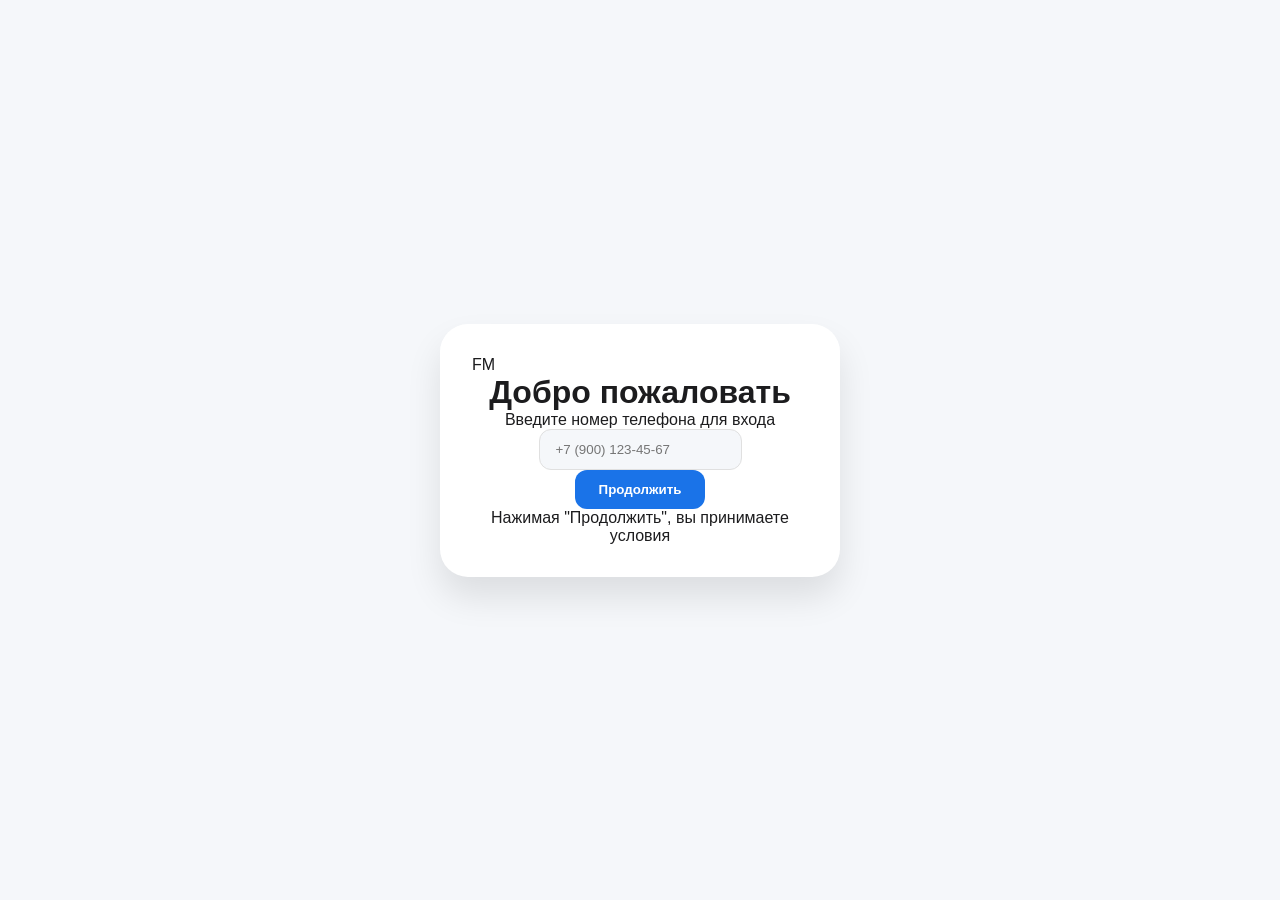
==== commit 91df7242: "Create index.html" ====
--- a/index.html
+++ b/index.html
@@ -3,183 +3,529 @@
 <head>
     <meta charset="UTF-8">
     <meta name="viewport" content="width=device-width, initial-scale=1.0, viewport-fit=cover, user-scalable=no">
-    <title>LOGO MESSAGE — Мессенджер</title>
+    <title>LOGO MESSAGE — Мессенджер с верификацией</title>
     
     <!-- Tailwind CSS -->
     <script src="https://cdn.tailwindcss.com"></script>
     <!-- Tone.js для звуков -->
     <script src="https://cdnjs.cloudflare.com/ajax/libs/tone/14.8.49/Tone.min.js"></script>
     
-    <!-- Подключаем CSS -->
-    <link rel="stylesheet" href="styles.css">
+    <style>
+        * {
+            margin: 0;
+            padding: 0;
+            box-sizing: border-box;
+            -webkit-tap-highlight-color: transparent;
+        }
+
+        /* CSS переменные для тем */
+        :root {
+            --primary: #1A73E8;
+            --primary-dark: #0F4AB3;
+            --bg-light: #F5F7FA;
+            --block-light: #FFFFFF;
+            --text-light: #1C1C1E;
+            --text-secondary-light: #777777;
+            --msg-in-light: #E9F2FF;
+            --msg-out-light: #D3E4FF;
+            --border-light: #E0E0E0;
+        }
+
+        .dark {
+            --bg-light: #121212;
+            --block-light: #1E1E1E;
+            --text-light: #E0E0E0;
+            --text-secondary-light: #8A8A8A;
+            --msg-in-light: #333333;
+            --msg-out-light: #0F4AB3;
+            --border-light: #2F2F2F;
+        }
+
+        body {
+            background-color: var(--bg-light);
+            color: var(--text-light);
+            font-family: -apple-system, BlinkMacSystemFont, 'Segoe UI', Roboto, sans-serif;
+        }
+
+        /* Анимации */
+        @keyframes fadeIn {
+            from { opacity: 0; transform: translateY(10px); }
+            to { opacity: 1; transform: translateY(0); }
+        }
+        
+        @keyframes typingBubble {
+            0%, 80%, 100% { transform: scale(0); }
+            40% { transform: scale(1); }
+        }
+
+        .message-animation {
+            animation: fadeIn 0.3s ease-out;
+        }
+
+        .typing-dot {
+            animation: typingBubble 1.4s infinite ease-in-out both;
+        }
+        .typing-dot:nth-child(1) { animation-delay: -0.32s; }
+        .typing-dot:nth-child(2) { animation-delay: -0.16s; }
+
+        /* Скроллбар */
+        ::-webkit-scrollbar { width: 6px; }
+        ::-webkit-scrollbar-track { background: transparent; }
+        ::-webkit-scrollbar-thumb { background: #d1d5db; border-radius: 3px; }
+        .dark ::-webkit-scrollbar-thumb { background: #3f3f46; }
+
+        /* Переключатель темы */
+        .theme-switch {
+            position: relative;
+            width: 50px;
+            height: 24px;
+        }
+        .theme-switch input {
+            opacity: 0;
+            width: 0;
+            height: 0;
+        }
+        .slider {
+            position: absolute;
+            cursor: pointer;
+            top: 0;
+            left: 0;
+            right: 0;
+            bottom: 0;
+            background-color: #ccc;
+            border-radius: 24px;
+            transition: 0.3s;
+        }
+        .slider:before {
+            position: absolute;
+            content: "";
+            height: 18px;
+            width: 18px;
+            left: 3px;
+            bottom: 3px;
+            background-color: white;
+            border-radius: 50%;
+            transition: 0.3s;
+        }
+        input:checked + .slider {
+            background-color: var(--primary);
+        }
+        input:checked + .slider:before {
+            transform: translateX(26px);
+        }
+
+        /* Модальное окно */
+        .modal {
+            position: fixed;
+            top: 0;
+            left: 0;
+            width: 100%;
+            height: 100%;
+            background: rgba(0,0,0,0.5);
+            backdrop-filter: blur(4px);
+            display: flex;
+            align-items: center;
+            justify-content: center;
+            z-index: 1000;
+        }
+        .modal-content {
+            background: var(--block-light);
+            border-radius: 24px;
+            padding: 24px;
+            width: 90%;
+            max-width: 400px;
+        }
+        
+        /* Экран входа */
+        .screen {
+            position: fixed;
+            top: 0;
+            left: 0;
+            width: 100%;
+            height: 100%;
+            display: none;
+            align-items: center;
+            justify-content: center;
+            z-index: 100;
+        }
+        .screen.active {
+            display: flex;
+        }
+        .login-card, .verify-card {
+            background: var(--block-light);
+            padding: 2rem;
+            border-radius: 28px;
+            width: 90%;
+            max-width: 400px;
+            text-align: center;
+            box-shadow: 0 20px 35px rgba(0,0,0,0.1);
+        }
+        
+        /* Основное приложение */
+        .main-app {
+            display: flex;
+            width: 100%;
+            height: 100vh;
+            overflow: hidden;
+        }
+        
+        /* Левая панель */
+        .sidebar {
+            width: 320px;
+            background: var(--block-light);
+            border-right: 1px solid var(--border-light);
+            display: flex;
+            flex-direction: column;
+            transition: transform 0.3s ease;
+        }
+        
+        /* Центральная панель */
+        .chat-area {
+            flex: 1;
+            display: flex;
+            flex-direction: column;
+            background: var(--bg-light);
+        }
+        
+        /* Правая панель */
+        .info-panel {
+            width: 300px;
+            background: var(--block-light);
+            border-left: 1px solid var(--border-light);
+            flex-direction: column;
+        }
+        
+        /* Сообщения */
+        .message {
+            display: flex;
+            margin-bottom: 12px;
+            animation: fadeIn 0.3s ease;
+        }
+        .message.incoming { justify-content: flex-start; }
+        .message.outgoing { justify-content: flex-end; }
+        
+        .bubble {
+            max-width: 70%;
+            padding: 10px 14px;
+            border-radius: 18px;
+            position: relative;
+        }
+        .incoming .bubble {
+            background: var(--msg-in-light);
+            border-bottom-left-radius: 4px;
+        }
+        .outgoing .bubble {
+            background: var(--msg-out-light);
+            border-bottom-right-radius: 4px;
+        }
+        
+        /* Адаптив */
+        @media (max-width: 768px) {
+            .sidebar {
+                position: absolute;
+                left: 0;
+                top: 0;
+                height: 100%;
+                z-index: 50;
+                transform: translateX(-100%);
+            }
+            .sidebar.open {
+                transform: translateX(0);
+            }
+            .info-panel {
+                position: absolute;
+                right: 0;
+                top: 0;
+                height: 100%;
+                z-index: 50;
+            }
+            .mobile-menu-btn, .mobile-info-btn {
+                display: block !important;
+            }
+        }
+        
+        .hidden { display: none !important; }
+        .flex { display: flex; }
+        .flex-col { flex-direction: column; }
+        .flex-1 { flex: 1; }
+        
+        input, textarea {
+            background: var(--bg-light);
+            border: 1px solid var(--border-light);
+            color: var(--text-light);
+            border-radius: 12px;
+            padding: 12px 16px;
+            outline: none;
+        }
+        input:focus, textarea:focus {
+            border-color: var(--primary);
+            box-shadow: 0 0 0 3px rgba(26,115,232,0.1);
+        }
+        button {
+            cursor: pointer;
+            transition: all 0.2s;
+        }
+        button:active {
+            transform: scale(0.96);
+        }
+        .btn-primary {
+            background: var(--primary);
+            color: white;
+            border: none;
+            padding: 12px 24px;
+            border-radius: 12px;
+            font-weight: 600;
+        }
+        .btn-primary:hover {
+            background: var(--primary-dark);
+        }
+        .emoji-picker {
+            position: absolute;
+            bottom: 80px;
+            left: 16px;
+            background: var(--block-light);
+            border-radius: 16px;
+            padding: 12px;
+            display: grid;
+            grid-template-columns: repeat(6, 1fr);
+            gap: 8px;
+            box-shadow: 0 4px 12px rgba(0,0,0,0.15);
+            z-index: 60;
+        }
+        .emoji-picker span {
+            font-size: 24px;
+            cursor: pointer;
+            text-align: center;
+            padding: 4px;
+            border-radius: 8px;
+        }
+        .chat-item {
+            display: flex;
+            align-items: center;
+            gap: 12px;
+            padding: 12px;
+            border-radius: 12px;
+            cursor: pointer;
+            transition: background 0.2s;
+        }
+        .chat-item:hover { background: var(--bg-light); }
+        .chat-item.active { background: var(--msg-in-light); }
+    </style>
 </head>
-<body class="bg-ui-bg text-text-main dark:bg-dark-ui-bg dark:text-dark-text-main font-sans">
+<body>
+
+<!-- ЭКРАН ВХОДА -->
+<div id="loginScreen" class="screen active">
+    <div class="login-card">
+        <div class="w-20 h-20 bg-[#1A73E8] rounded-2xl flex items-center justify-center mx-auto mb-6">
+            <span class="text-white font-bold text-3xl">FM</span>
+        </div>
+        <h1 class="text-2xl font-bold mb-2">Добро пожаловать</h1>
+        <p class="text-[#777] dark:text-[#8A8A8A] mb-6">Введите номер телефона для входа</p>
+        <form id="loginForm">
+            <input type="tel" id="phoneInput" placeholder="+7 (900) 123-45-67" class="w-full mb-2" autocomplete="off">
+            <p id="loginError" class="text-red-500 text-xs hidden">Введите корректный номер</p>
+            <button type="submit" class="btn-primary w-full mt-4">Продолжить</button>
+        </form>
+        <p class="text-xs text-[#777] mt-6">Нажимая "Продолжить", вы принимаете условия</p>
+    </div>
+</div>
+
+<!-- ЭКРАН ПОДТВЕРЖДЕНИЯ КОДА -->
+<div id="verifyScreen" class="screen">
+    <div class="verify-card">
+        <div class="text-5xl mb-4">📧</div>
+        <h2 class="text-xl font-bold mb-2">Код отправлен</h2>
+        <p class="text-sm text-[#777] mb-4">Код отправлен на <span id="verifyEmail" class="text-[#1A73E8] font-medium"></span></p>
+        <form id="codeForm">
+            <input type="text" id="codeInput" maxlength="6" placeholder="Введите код" class="w-full text-center text-2xl tracking-widest" autocomplete="off">
+            <p id="codeError" class="text-red-500 text-xs mt-2 hidden">Неверный код</p>
+            <button type="submit" class="btn-primary w-full mt-4">Подтвердить</button>
+        </form>
+        <button id="resendCodeBtn" class="text-[#1A73E8] text-sm mt-4 bg-transparent">Отправить повторно</button>
+    </div>
+</div>
+
+<!-- ОСНОВНОЕ ПРИЛОЖЕНИЕ -->
+<div id="mainApp" class="main-app hidden">
+    <!-- ЛЕВАЯ ПАНЕЛЬ -->
+    <aside id="sidebar" class="sidebar">
+        <div class="p-4 border-b border-[var(--border-light)] flex items-center justify-between">
+            <div class="flex items-center gap-3">
+                <div class="w-10 h-10 bg-[#1A73E8] rounded-xl flex items-center justify-center text-white font-bold">FM</div>
+                <h2 class="font-bold">LOGO MESSAGE</h2>
+            </div>
+            <button id="closeSidebarBtn" class="text-2xl md:hidden bg-transparent text-[#777]">✕</button>
+        </div>
+        
+        <div class="p-4 flex gap-2">
+            <input type="text" id="searchInput" placeholder="Поиск..." class="flex-1">
+            <div class="relative">
+                <button id="createBtn" class="w-10 h-10 rounded-xl bg-[var(--bg-light)] border border-[var(--border-light)] text-xl">+</button>
+                <div id="createDropdown" class="absolute right-0 top-12 bg-[var(--block-light)] rounded-xl shadow-lg border border-[var(--border-light)] hidden z-20">
+                    <button id="newGroupBtn" class="block w-full px-4 py-2 text-left hover:bg-[var(--bg-light)]">👥 Новая группа</button>
+                    <button id="newChannelBtn" class="block w-full px-4 py-2 text-left hover:bg-[var(--bg-light)]">📢 Новый канал</button>
+                </div>
+            </div>
+        </div>
+        
+        <div id="chatList" class="flex-1 overflow-y-auto px-2"></div>
+        
+        <div class="p-4 border-t border-[var(--border-light)]">
+            <button id="settingsBtn" class="w-full text-left p-3 rounded-xl hover:bg-[var(--bg-light)]">⚙️ Настройки</button>
+        </div>
+    </aside>
+
+    <!-- ЦЕНТРАЛЬНАЯ ПАНЕЛЬ -->
+    <div class="chat-area">
+        <div class="bg-[var(--block-light)] border-b border-[var(--border-light)] p-3 flex items-center gap-3">
+            <button id="mobileMenuBtn" class="hidden text-2xl bg-transparent md:hidden">☰</button>
+            <img id="chatAvatar" class="w-10 h-10 rounded-full" src="">
+            <div class="flex-1">
+                <h3 id="chatName" class="font-semibold"></h3>
+                <p id="chatStatus" class="text-xs text-[#777]"></p>
+            </div>
+            <button id="infoPanelBtn" class="hidden text-xl bg-transparent md:hidden">ℹ️</button>
+        </div>
+        
+        <div id="messagesArea" class="flex-1 overflow-y-auto p-4 space-y-2"></div>
+        
+        <div class="bg-[var(--block-light)] border-t border-[var(--border-light)] p-3">
+            <div id="replyPreview" class="hidden mb-2 p-2 bg-[var(--bg-light)] rounded-lg flex justify-between items-center">
+                <div class="flex-1">
+                    <span class="text-xs text-[#1A73E8] font-semibold">↩️ Ответ</span>
+                    <p id="replyText" class="text-sm truncate"></p>
+                </div>
+                <button id="cancelReplyBtn" class="bg-transparent text-[#777]">✕</button>
+            </div>
+            <div id="typingIndicator" class="hidden mb-2 text-sm text-[#777]">
+                <span id="typingName"></span> печатает<span class="typing-dot inline-block w-1 h-1 ml-1 bg-[#777] rounded-full"></span><span class="typing-dot inline-block w-1 h-1 ml-0.5 bg-[#777] rounded-full"></span><span class="typing-dot inline-block w-1 h-1 ml-0.5 bg-[#777] rounded-full"></span>
+            </div>
+            <form id="messageForm" class="flex gap-2 items-center">
+                <button type="button" id="attachBtn" class="w-10 h-10 rounded-full bg-transparent text-xl">📎</button>
+                <button type="button" id="emojiBtn" class="w-10 h-10 rounded-full bg-transparent text-xl">😊</button>
+                <input type="text" id="messageInput" placeholder="Сообщение" class="flex-1">
+                <button type="submit" id="sendBtn" class="hidden w-10 h-10 rounded-full bg-[#1A73E8] text-white">📤</button>
+                <button type="button" id="micBtn" class="w-10 h-10 rounded-full bg-[#1A73E8] text-white">🎤</button>
+            </form>
+            <div id="emojiPicker" class="emoji-picker hidden"></div>
+        </div>
+    </div>
+
+    <!-- ПРАВАЯ ПАНЕЛЬ ИНФО -->
+    <aside id="infoPanel" class="info-panel hidden lg:flex">
+        <div class="p-4 flex justify-end lg:hidden">
+            <button id="closeInfoBtn" class="text-2xl bg-transparent">✕</button>
+        </div>
+        <div class="text-center p-6">
+            <img id="infoAvatar" class="w-24 h-24 rounded-full mx-auto mb-4" src="">
+            <h3 id="infoName" class="text-xl font-semibold"></h3>
+            <p id="infoStatus" class="text-sm text-[#777] mt-1"></p>
+            <div class="text-left mt-6 space-y-3">
+                <p>📧 <span id="infoEmail"></span></p>
+                <p>👤 <span id="infoUsername"></span></p>
+            </div>
+        </div>
+    </aside>
+
+    <!-- ПАНЕЛЬ НАСТРОЕК -->
+    <div id="settingsPanel" class="fixed inset-0 bg-[var(--bg-light)] z-50 hidden flex-col">
+        <div class="bg-[var(--block-light)] p-4 flex items-center gap-3 border-b border-[var(--border-light)]">
+            <button id="backSettingsBtn" class="text-2xl bg-transparent">←</button>
+            <h2 class="font-bold text-xl">Настройки</h2>
+        </div>
+        <div class="p-6 space-y-4">
+            <div class="flex justify-between items-center py-4 border-b border-[var(--border-light)]">
+                <span>🌙 Темная тема</span>
+                <label class="theme-switch">
+                    <input type="checkbox" id="darkModeToggle">
+                    <span class="slider"></span>
+                </label>
+            </div>
+            <div class="flex justify-between items-center py-4 border-b border-[var(--border-light)]">
+                <span>🔊 Звук уведомлений</span>
+                <label class="theme-switch">
+                    <input type="checkbox" id="soundToggle" checked>
+                    <span class="slider"></span>
+                </label>
+            </div>
+            <button id="logoutBtn" class="w-full mt-8 py-3 rounded-xl bg-red-500 text-white font-semibold">🚪 Выйти из аккаунта</button>
+        </div>
+    </div>
+</div>
+
+<!-- МОДАЛЬНЫЕ ОКНА -->
+<div id="groupModal" class="modal hidden">
+    <div class="modal-content">
+        <h3 class="text-xl font-bold mb-4">Новая группа</h3>
+        <input type="text" id="groupNameInput" placeholder="Название группы" class="w-full mb-4">
+        <div class="flex gap-3 justify-end">
+            <button id="cancelGroupBtn" class="px-4 py-2 rounded-lg bg-transparent">Отмена</button>
+            <button id="createGroupBtn" class="px-4 py-2 rounded-lg bg-[#1A73E8] text-white">Создать</button>
+        </div>
+    </div>
+</div>
+
+<div id="channelModal" class="modal hidden">
+    <div class="modal-content">
+        <h3 class="text-xl font-bold mb-4">Новый канал</h3>
+        <input type="text" id="channelNameInput" placeholder="Название канала" class="w-full mb-3">
+        <textarea id="channelDescInput" placeholder="Описание" rows="3" class="w-full mb-4"></textarea>
+        <div class="flex gap-3 justify-end">
+            <button id="cancelChannelBtn" class="px-4 py-2 rounded-lg bg-transparent">Отмена</button>
+            <button id="createChannelBtn" class="px-4 py-2 rounded-lg bg-[#1A73E8] text-white">Создать</button>
+        </div>
+    </div>
+</div>
+
+<script>
+    // ========== БАЗА ДАННЫХ (localStorage) ==========
+    const DB_KEY = 'fastmessage_app';
     
-    <!-- ЭКРАН ВХОДА -->
-    <div id="login-screen" class="screen active">
-        <div class="login-container">
-            <div class="logo-wrapper">
-                <div class="logo">FM</div>
-            </div>
-            <h1>Добро пожаловать</h1>
-            <p>Введите номер телефона для входа</p>
-            
-            <form id="login-form">
-                <input type="tel" id="phone-input" placeholder="+7 (900) 123-45-67" autocomplete="off">
-                <p id="login-error" class="error-message hidden">Введите корректный номер телефона</p>
-                <button type="submit">Продолжить</button>
-            </form>
-            <p class="info-text">Нажимая "Продолжить", вы принимаете условия</p>
-        </div>
-    </div>
-
-    <!-- ЭКРАН ПОДТВЕРЖДЕНИЯ КОДА -->
-    <div id="verification-screen" class="screen">
-        <div class="verification-container">
-            <div class="email-icon">📧</div>
-            <h2>Код отправлен</h2>
-            <p>Мы отправили 6-значный код на <span id="verification-email-display"></span></p>
-            <form id="code-form">
-                <input type="text" id="code-input" maxlength="6" placeholder="Введите код" autocomplete="off">
-                <p id="code-error" class="error-message hidden">Неверный код. Попробуйте снова.</p>
-                <button type="submit">Подтвердить</button>
-            </form>
-            <button id="resend-code-btn" class="resend-btn">Отправить код повторно</button>
-        </div>
-    </div>
-
-    <!-- ОСНОВНОЕ ПРИЛОЖЕНИЕ -->
-    <div id="main-app" class="main-app hidden">
-        <!-- Левая панель - список чатов -->
-        <aside id="chat-sidebar" class="chat-sidebar">
-            <div class="sidebar-header">
-                <div class="logo-small">FM</div>
-                <h2>LOGO MESSAGE</h2>
-                <button id="close-sidebar-btn" class="mobile-close">✕</button>
-            </div>
-            
-            <div class="search-area">
-                <input type="text" id="search-input" placeholder="Поиск...">
-                <div class="create-menu">
-                    <button id="create-btn">+</button>
-                    <div id="create-dropdown" class="dropdown hidden">
-                        <button id="new-group-action">👥 Новая группа</button>
-                        <button id="new-channel-action">📢 Новый канал</button>
-                    </div>
-                </div>
-            </div>
-            
-            <div id="chat-list" class="chat-list"></div>
-            
-            <div class="sidebar-footer">
-                <button id="settings-btn">⚙️ Настройки</button>
-            </div>
-        </aside>
-
-        <!-- Центральная панель - окно чата -->
-        <main id="chat-main" class="chat-main">
-            <div class="chat-header">
-                <button id="menu-btn" class="mobile-menu">☰</button>
-                <img id="chat-avatar" class="chat-avatar" src="" alt="">
-                <div class="chat-info">
-                    <h3 id="chat-name"></h3>
-                    <p id="chat-status"></p>
-                </div>
-                <button id="info-btn" class="info-btn">ℹ️</button>
-            </div>
-            
-            <div id="messages-area" class="messages-area"></div>
-            
-            <div class="input-area">
-                <div id="reply-preview" class="reply-preview hidden">
-                    <div class="reply-content">
-                        <span>↩️ Ответ</span>
-                        <p id="reply-text"></p>
-                    </div>
-                    <button id="cancel-reply">✕</button>
-                </div>
-                <div id="typing-indicator" class="typing-indicator hidden">
-                    <span id="typing-name"></span> печатает...
-                </div>
-                <form id="message-form">
-                    <button type="button" id="attach-btn">📎</button>
-                    <button type="button" id="emoji-btn">😊</button>
-                    <input type="text" id="message-input" placeholder="Сообщение">
-                    <button type="submit" id="send-btn" class="send-btn hidden">📤</button>
-                    <button type="button" id="mic-btn" class="mic-btn">🎤</button>
-                </form>
-                <div id="emoji-picker" class="emoji-picker hidden"></div>
-            </div>
-        </main>
-
-        <!-- Правая панель - информация -->
-        <aside id="info-sidebar" class="info-sidebar hidden">
-            <div class="info-header">
-                <button id="close-info-btn">✕</button>
-            </div>
-            <div class="info-content">
-                <img id="info-avatar" class="info-avatar" src="">
-                <h3 id="info-name"></h3>
-                <p id="info-status"></p>
-                <div class="info-details">
-                    <p>📧 <span id="info-email"></span></p>
-                    <p>👤 <span id="info-username"></span></p>
-                </div>
-            </div>
-        </aside>
-
-        <!-- Панель настроек -->
-        <div id="settings-panel" class="settings-panel hidden">
-            <div class="settings-header">
-                <button id="back-from-settings">←</button>
-                <h2>Настройки</h2>
-            </div>
-            <div class="settings-content">
-                <div class="setting-item">
-                    <span>🌙 Темная тема</span>
-                    <label class="switch">
-                        <input type="checkbox" id="dark-mode-checkbox">
-                        <span class="slider"></span>
-                    </label>
-                </div>
-                <div class="setting-item">
-                    <span>🔊 Звук уведомлений</span>
-                    <label class="switch">
-                        <input type="checkbox" id="sound-checkbox" checked>
-                        <span class="slider"></span>
-                    </label>
-                </div>
-                <button id="logout-btn" class="logout-btn">🚪 Выйти из аккаунта</button>
-            </div>
-        </div>
-    </div>
-
-    <!-- Модальные окна -->
-    <div id="group-modal" class="modal hidden">
-        <div class="modal-content">
-            <h3>Новая группа</h3>
-            <input type="text" id="group-name" placeholder="Название группы">
-            <div class="modal-buttons">
-                <button id="cancel-group">Отмена</button>
-                <button id="create-group">Создать</button>
-            </div>
-        </div>
-    </div>
-
-    <div id="channel-modal" class="modal hidden">
-        <div class="modal-content">
-            <h3>Новый канал</h3>
-            <input type="text" id="channel-name" placeholder="Название канала">
-            <textarea id="channel-desc" placeholder="Описание канала"></textarea>
-            <div class="modal-buttons">
-                <button id="cancel-channel">Отмена</button>
-                <button id="create-channel">Создать</button>
-            </div>
-        </div>
-    </div>
-
-    <!-- Подключаем JavaScript модули -->
-    <script src="database.js"></script>
-    <script src="app.js"></script>
-</body>
-</html>
+    let db = {
+        getData() {
+            const data = localStorage.getItem(DB_KEY);
+            return data ? JSON.parse(data) : { users: {}, codes: {} };
+        },
+        saveData(data) {
+            localStorage.setItem(DB_KEY, JSON.stringify(data));
+        },
+        registerOrLogin(phone) {
+            const data = this.getData();
+            if (!data.users[phone]) {
+                data.users[phone] = {
+                    phone: phone,
+                    name: `User_${phone.slice(-4)}`,
+                    username: `user${phone.slice(-4)}`,
+                    email: `${phone.replace(/[^0-9]/g, '')}@fastmail.com`,
+                    createdAt: Date.now(),
+                    chats: this.getDefaultChats()
+                };
+            }
+            const code = Math.floor(100000 + Math.random() * 900000).toString();
+            data.codes[phone] = { code, expiry: Date.now() + 5 * 60 * 1000 };
+            this.saveData(data);
+            return { code, email: data.users[phone].email };
+        },
+        verifyCode(phone, code) {
+            const data = this.getData();
+            const record = data.codes[phone];
+            if (!record || Date.now() > record.expiry || record.code !== code) return false;
+            delete data.codes[phone];
+            this.saveData(data);
+            return true;
+        },
+        getUser(phone) {
+            return this.getData().users[phone];
+        },
+        saveUserChats(phone, chats) {
+            const data = this.getData();
+            if (data.users[phone]) {
+                data.users[phone].chats = chats;
+                this.saveData(data);
+            }
+        },
+        getDefaultChats() {
+            const now = new Date().toLocaleTimeString('ru-RU', { hour: '2-digit', minute: '2-digit' });
+            return [
+  
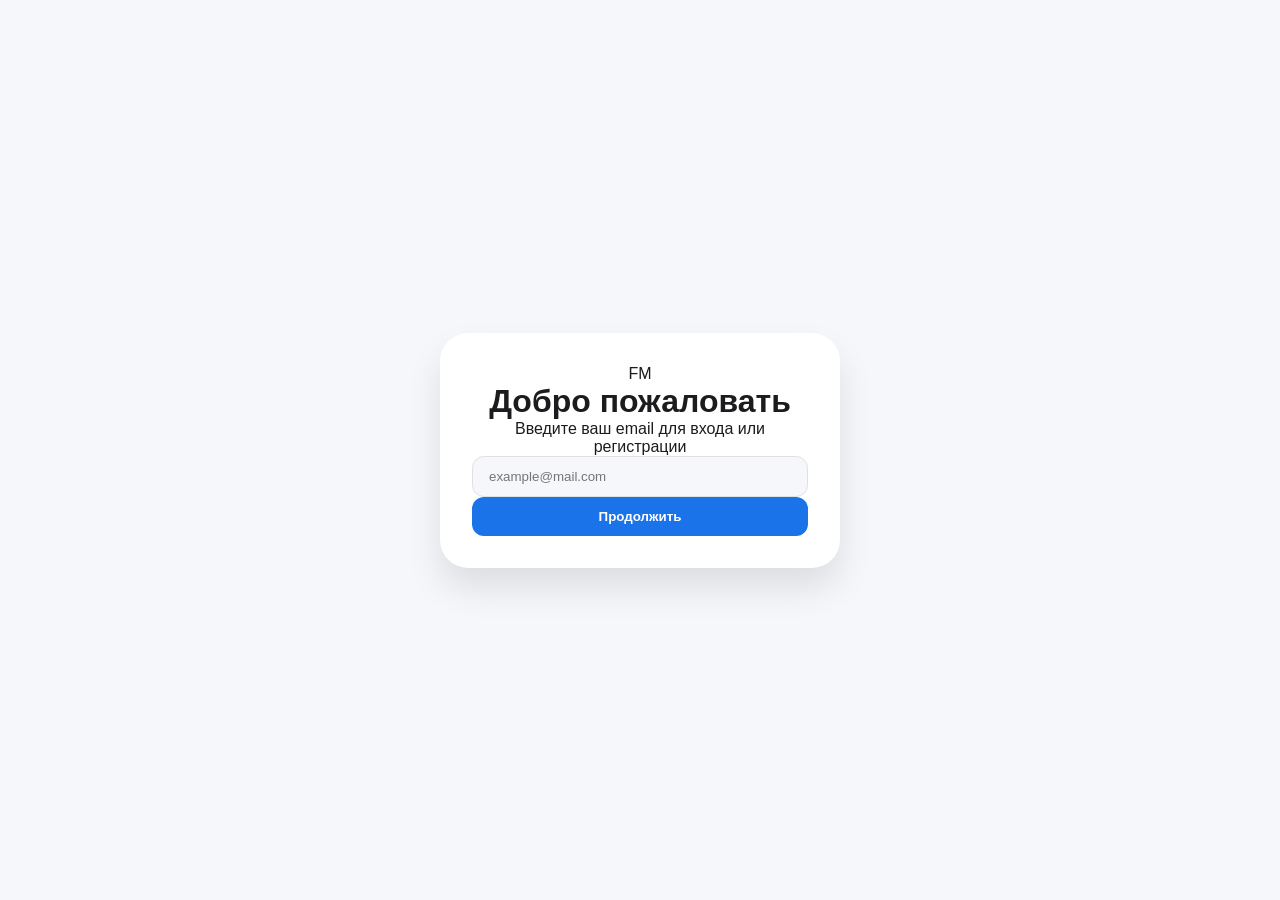
==== commit cb0055cf: "Create index.html" ====
--- a/index.html
+++ b/index.html
@@ -2,8 +2,8 @@
 <html lang="ru">
 <head>
     <meta charset="UTF-8">
-    <meta name="viewport" content="width=device-width, initial-scale=1.0, viewport-fit=cover, user-scalable=no">
-    <title>LOGO MESSAGE — Мессенджер с верификацией</title>
+    <meta name="viewport" content="width=device-width, initial-scale=1.0, viewfit=cover, user-scalable=no">
+    <title>LOGO MESSAGE — Регистрация по почте</title>
     
     <!-- Tailwind CSS -->
     <script src="https://cdn.tailwindcss.com"></script>
@@ -18,7 +18,6 @@
             -webkit-tap-highlight-color: transparent;
         }
 
-        /* CSS переменные для тем */
         :root {
             --primary: #1A73E8;
             --primary-dark: #0F4AB3;
@@ -29,6 +28,7 @@
             --msg-in-light: #E9F2FF;
             --msg-out-light: #D3E4FF;
             --border-light: #E0E0E0;
+            --success: #10b981;
         }
 
         .dark {
@@ -47,7 +47,6 @@
             font-family: -apple-system, BlinkMacSystemFont, 'Segoe UI', Roboto, sans-serif;
         }
 
-        /* Анимации */
         @keyframes fadeIn {
             from { opacity: 0; transform: translateY(10px); }
             to { opacity: 1; transform: translateY(0); }
@@ -58,308 +57,186 @@
             40% { transform: scale(1); }
         }
 
-        .message-animation {
-            animation: fadeIn 0.3s ease-out;
-        }
-
-        .typing-dot {
-            animation: typingBubble 1.4s infinite ease-in-out both;
-        }
+        .message-animation { animation: fadeIn 0.3s ease-out; }
+        .typing-dot { animation: typingBubble 1.4s infinite ease-in-out both; }
         .typing-dot:nth-child(1) { animation-delay: -0.32s; }
         .typing-dot:nth-child(2) { animation-delay: -0.16s; }
 
-        /* Скроллбар */
         ::-webkit-scrollbar { width: 6px; }
         ::-webkit-scrollbar-track { background: transparent; }
         ::-webkit-scrollbar-thumb { background: #d1d5db; border-radius: 3px; }
         .dark ::-webkit-scrollbar-thumb { background: #3f3f46; }
 
-        /* Переключатель темы */
-        .theme-switch {
-            position: relative;
-            width: 50px;
-            height: 24px;
-        }
-        .theme-switch input {
-            opacity: 0;
-            width: 0;
-            height: 0;
-        }
+        .theme-switch { position: relative; width: 50px; height: 24px; }
+        .theme-switch input { opacity: 0; width: 0; height: 0; }
         .slider {
-            position: absolute;
-            cursor: pointer;
-            top: 0;
-            left: 0;
-            right: 0;
-            bottom: 0;
-            background-color: #ccc;
-            border-radius: 24px;
-            transition: 0.3s;
+            position: absolute; cursor: pointer; top: 0; left: 0; right: 0; bottom: 0;
+            background-color: #ccc; border-radius: 24px; transition: 0.3s;
         }
         .slider:before {
-            position: absolute;
-            content: "";
-            height: 18px;
-            width: 18px;
-            left: 3px;
-            bottom: 3px;
-            background-color: white;
-            border-radius: 50%;
-            transition: 0.3s;
-        }
-        input:checked + .slider {
-            background-color: var(--primary);
-        }
-        input:checked + .slider:before {
-            transform: translateX(26px);
-        }
-
-        /* Модальное окно */
-        .modal {
-            position: fixed;
-            top: 0;
-            left: 0;
-            width: 100%;
-            height: 100%;
-            background: rgba(0,0,0,0.5);
-            backdrop-filter: blur(4px);
-            display: flex;
-            align-items: center;
-            justify-content: center;
-            z-index: 1000;
-        }
-        .modal-content {
-            background: var(--block-light);
-            border-radius: 24px;
-            padding: 24px;
-            width: 90%;
-            max-width: 400px;
-        }
-        
-        /* Экран входа */
+            position: absolute; content: ""; height: 18px; width: 18px; left: 3px;
+            bottom: 3px; background-color: white; border-radius: 50%; transition: 0.3s;
+        }
+        input:checked + .slider { background-color: var(--primary); }
+        input:checked + .slider:before { transform: translateX(26px); }
+
         .screen {
-            position: fixed;
-            top: 0;
-            left: 0;
-            width: 100%;
-            height: 100%;
-            display: none;
-            align-items: center;
-            justify-content: center;
-            z-index: 100;
-        }
-        .screen.active {
-            display: flex;
-        }
-        .login-card, .verify-card {
-            background: var(--block-light);
-            padding: 2rem;
-            border-radius: 28px;
-            width: 90%;
-            max-width: 400px;
-            text-align: center;
-            box-shadow: 0 20px 35px rgba(0,0,0,0.1);
-        }
-        
-        /* Основное приложение */
-        .main-app {
-            display: flex;
-            width: 100%;
-            height: 100vh;
-            overflow: hidden;
-        }
-        
-        /* Левая панель */
+            position: fixed; top: 0; left: 0; width: 100%; height: 100%;
+            display: none; align-items: center; justify-content: center; z-index: 100;
+            background-color: var(--bg-light);
+        }
+        .screen.active { display: flex; }
+        
+        .card {
+            background: var(--block-light); padding: 2rem; border-radius: 28px;
+            width: 90%; max-width: 400px; text-align: center; box-shadow: 0 20px 35px rgba(0,0,0,0.1);
+        }
+
+        .avatar-preview {
+            width: 100px; height: 100px; border-radius: 50%; object-fit: cover;
+            margin: 0 auto 1rem; cursor: pointer; border: 3px solid var(--primary);
+        }
+
+        .main-app { display: flex; width: 100%; height: 100vh; overflow: hidden; }
         .sidebar {
-            width: 320px;
-            background: var(--block-light);
-            border-right: 1px solid var(--border-light);
-            display: flex;
+            width: 320px; background: var(--block-light); border-right: 1px solid var(--border-light);
+            display: flex; flex-direction: column; transition: transform 0.3s ease;
+        }
+        .chat-area { flex: 1; display: flex; flex-direction: column; background: var(--bg-light); }
+        .info-panel {
+            width: 300px; background: var(--block-light); border-left: 1px solid var(--border-light);
             flex-direction: column;
-            transition: transform 0.3s ease;
-        }
-        
-        /* Центральная панель */
-        .chat-area {
-            flex: 1;
-            display: flex;
-            flex-direction: column;
-            background: var(--bg-light);
-        }
-        
-        /* Правая панель */
-        .info-panel {
-            width: 300px;
-            background: var(--block-light);
-            border-left: 1px solid var(--border-light);
-            flex-direction: column;
-        }
-        
-        /* Сообщения */
-        .message {
-            display: flex;
-            margin-bottom: 12px;
-            animation: fadeIn 0.3s ease;
-        }
+        }
+
+        .message { display: flex; margin-bottom: 12px; animation: fadeIn 0.3s ease; }
         .message.incoming { justify-content: flex-start; }
         .message.outgoing { justify-content: flex-end; }
-        
         .bubble {
-            max-width: 70%;
-            padding: 10px 14px;
-            border-radius: 18px;
-            position: relative;
-        }
-        .incoming .bubble {
-            background: var(--msg-in-light);
-            border-bottom-left-radius: 4px;
-        }
-        .outgoing .bubble {
-            background: var(--msg-out-light);
-            border-bottom-right-radius: 4px;
-        }
-        
-        /* Адаптив */
+            max-width: 70%; padding: 10px 14px; border-radius: 18px; position: relative;
+        }
+        .incoming .bubble { background: var(--msg-in-light); border-bottom-left-radius: 4px; }
+        .outgoing .bubble { background: var(--msg-out-light); border-bottom-right-radius: 4px; }
+
         @media (max-width: 768px) {
             .sidebar {
-                position: absolute;
-                left: 0;
-                top: 0;
-                height: 100%;
-                z-index: 50;
-                transform: translateX(-100%);
+                position: absolute; left: 0; top: 0; height: 100%;
+                z-index: 50; transform: translateX(-100%);
             }
-            .sidebar.open {
-                transform: translateX(0);
+            .sidebar.open { transform: translateX(0); }
+            .info-panel {
+                position: absolute; right: 0; top: 0; height: 100%; z-index: 50;
             }
-            .info-panel {
-                position: absolute;
-                right: 0;
-                top: 0;
-                height: 100%;
-                z-index: 50;
-            }
-            .mobile-menu-btn, .mobile-info-btn {
-                display: block !important;
-            }
-        }
-        
+            .mobile-menu-btn, .mobile-info-btn { display: block !important; }
+        }
+
         .hidden { display: none !important; }
-        .flex { display: flex; }
-        .flex-col { flex-direction: column; }
-        .flex-1 { flex: 1; }
-        
         input, textarea {
-            background: var(--bg-light);
-            border: 1px solid var(--border-light);
-            color: var(--text-light);
-            border-radius: 12px;
-            padding: 12px 16px;
-            outline: none;
-        }
-        input:focus, textarea:focus {
-            border-color: var(--primary);
-            box-shadow: 0 0 0 3px rgba(26,115,232,0.1);
-        }
-        button {
-            cursor: pointer;
-            transition: all 0.2s;
-        }
-        button:active {
-            transform: scale(0.96);
-        }
+            background: var(--bg-light); border: 1px solid var(--border-light);
+            color: var(--text-light); border-radius: 12px; padding: 12px 16px;
+            outline: none; width: 100%;
+        }
+        input:focus, textarea:focus { border-color: var(--primary); box-shadow: 0 0 0 3px rgba(26,115,232,0.1); }
+        button { cursor: pointer; transition: all 0.2s; }
+        button:active { transform: scale(0.96); }
         .btn-primary {
-            background: var(--primary);
-            color: white;
-            border: none;
-            padding: 12px 24px;
-            border-radius: 12px;
-            font-weight: 600;
-        }
-        .btn-primary:hover {
-            background: var(--primary-dark);
+            background: var(--primary); color: white; border: none;
+            padding: 12px 24px; border-radius: 12px; font-weight: 600; width: 100%;
         }
         .emoji-picker {
-            position: absolute;
-            bottom: 80px;
-            left: 16px;
-            background: var(--block-light);
-            border-radius: 16px;
-            padding: 12px;
-            display: grid;
-            grid-template-columns: repeat(6, 1fr);
-            gap: 8px;
-            box-shadow: 0 4px 12px rgba(0,0,0,0.15);
-            z-index: 60;
-        }
-        .emoji-picker span {
-            font-size: 24px;
-            cursor: pointer;
-            text-align: center;
-            padding: 4px;
-            border-radius: 8px;
+            position: absolute; bottom: 80px; left: 16px; background: var(--block-light);
+            border-radius: 16px; padding: 12px; display: grid; grid-template-columns: repeat(6, 1fr);
+            gap: 8px; box-shadow: 0 4px 12px rgba(0,0,0,0.15); z-index: 60;
         }
         .chat-item {
-            display: flex;
-            align-items: center;
-            gap: 12px;
-            padding: 12px;
-            border-radius: 12px;
-            cursor: pointer;
-            transition: background 0.2s;
+            display: flex; align-items: center; gap: 12px; padding: 12px;
+            border-radius: 12px; cursor: pointer; transition: background 0.2s;
         }
         .chat-item:hover { background: var(--bg-light); }
         .chat-item.active { background: var(--msg-in-light); }
+        .code-inputs {
+            display: flex; gap: 10px; justify-content: center; margin: 20px 0;
+        }
+        .code-digit {
+            width: 50px; height: 60px; text-align: center; font-size: 28px;
+            font-weight: bold; border-radius: 12px;
+        }
     </style>
 </head>
 <body>
 
-<!-- ЭКРАН ВХОДА -->
-<div id="loginScreen" class="screen active">
-    <div class="login-card">
+<!-- ЭКРАН 1: ВВОД ПОЧТЫ -->
+<div id="emailScreen" class="screen active">
+    <div class="card">
         <div class="w-20 h-20 bg-[#1A73E8] rounded-2xl flex items-center justify-center mx-auto mb-6">
             <span class="text-white font-bold text-3xl">FM</span>
         </div>
         <h1 class="text-2xl font-bold mb-2">Добро пожаловать</h1>
-        <p class="text-[#777] dark:text-[#8A8A8A] mb-6">Введите номер телефона для входа</p>
-        <form id="loginForm">
-            <input type="tel" id="phoneInput" placeholder="+7 (900) 123-45-67" class="w-full mb-2" autocomplete="off">
-            <p id="loginError" class="text-red-500 text-xs hidden">Введите корректный номер</p>
-            <button type="submit" class="btn-primary w-full mt-4">Продолжить</button>
+        <p class="text-[#777] mb-6">Введите ваш email для входа или регистрации</p>
+        <form id="emailForm">
+            <input type="email" id="emailInput" placeholder="example@mail.com" class="mb-4" autocomplete="off">
+            <p id="emailError" class="text-red-500 text-xs mb-3 hidden"></p>
+            <button type="submit" class="btn-primary">Продолжить</button>
         </form>
-        <p class="text-xs text-[#777] mt-6">Нажимая "Продолжить", вы принимаете условия</p>
     </div>
 </div>
 
-<!-- ЭКРАН ПОДТВЕРЖДЕНИЯ КОДА -->
-<div id="verifyScreen" class="screen">
-    <div class="verify-card">
-        <div class="text-5xl mb-4">📧</div>
-        <h2 class="text-xl font-bold mb-2">Код отправлен</h2>
-        <p class="text-sm text-[#777] mb-4">Код отправлен на <span id="verifyEmail" class="text-[#1A73E8] font-medium"></span></p>
-        <form id="codeForm">
-            <input type="text" id="codeInput" maxlength="6" placeholder="Введите код" class="w-full text-center text-2xl tracking-widest" autocomplete="off">
-            <p id="codeError" class="text-red-500 text-xs mt-2 hidden">Неверный код</p>
-            <button type="submit" class="btn-primary w-full mt-4">Подтвердить</button>
+<!-- ЭКРАН 2: КОД ПОДТВЕРЖДЕНИЯ (6 цифр) -->
+<div id="codeScreen" class="screen">
+    <div class="card">
+        <div class="text-5xl mb-4">✉️</div>
+        <h2 class="text-xl font-bold mb-2">Код подтверждения</h2>
+        <p class="text-sm text-[#777] mb-4">Мы отправили 6-значный код на <br><span id="codeEmailDisplay" class="text-[#1A73E8] font-medium"></span></p>
+        <div class="code-inputs">
+            <input type="text" maxlength="1" class="code-digit" id="code1" onkeyup="moveToNext(1, 2)">
+            <input type="text" maxlength="1" class="code-digit" id="code2" onkeyup="moveToNext(2, 3)">
+            <input type="text" maxlength="1" class="code-digit" id="code3" onkeyup="moveToNext(3, 4)">
+            <input type="text" maxlength="1" class="code-digit" id="code4" onkeyup="moveToNext(4, 5)">
+            <input type="text" maxlength="1" class="code-digit" id="code5" onkeyup="moveToNext(5, 6)">
+            <input type="text" maxlength="1" class="code-digit" id="code6" onkeyup="moveToNext(6, 6)">
+        </div>
+        <p id="codeError" class="text-red-500 text-xs mb-3 hidden">Неверный код. Попробуйте снова.</p>
+        <button id="verifyCodeBtn" class="btn-primary">Подтвердить</button>
+        <button id="resendCodeBtn" class="text-[#1A73E8] text-sm mt-4 bg-transparent block w-full">Отправить код повторно</button>
+        <button id="backToEmailBtn" class="text-[#777] text-sm mt-2 bg-transparent block w-full">← Назад</button>
+    </div>
+</div>
+
+<!-- ЭКРАН 3: ЗАПОЛНЕНИЕ ПРОФИЛЯ (имя, фамилия, аватарка, юзернейм) -->
+<div id="profileScreen" class="screen">
+    <div class="card" style="max-width: 450px;">
+        <h2 class="text-2xl font-bold mb-4">Заполните профиль</h2>
+        
+        <!-- Аватарка -->
+        <div class="mb-4">
+            <img id="avatarPreview" class="avatar-preview" src="https://ui-avatars.com/api/?name=User&background=1A73E8&color=fff&rounded=true" onclick="document.getElementById('avatarInput').click()">
+            <input type="file" id="avatarInput" accept="image/*" style="display: none" onchange="previewAvatar(event)">
+            <p class="text-xs text-[#777] mt-1">Нажмите на аватар, чтобы загрузить фото</p>
+        </div>
+        
+        <form id="profileForm">
+            <input type="text" id="firstName" placeholder="Имя *" class="mb-3" required>
+            <input type="text" id="lastName" placeholder="Фамилия" class="mb-3">
+            <input type="text" id="username" placeholder="Юзернейм * (без пробелов)" class="mb-3" required>
+            <p id="profileError" class="text-red-500 text-xs mb-3 hidden"></p>
+            <button type="submit" class="btn-primary">Завершить регистрацию</button>
         </form>
-        <button id="resendCodeBtn" class="text-[#1A73E8] text-sm mt-4 bg-transparent">Отправить повторно</button>
     </div>
 </div>
 
-<!-- ОСНОВНОЕ ПРИЛОЖЕНИЕ -->
+<!-- ОСНОВНОЕ ПРИЛОЖЕНИЕ (ЧАТЫ) -->
 <div id="mainApp" class="main-app hidden">
     <!-- ЛЕВАЯ ПАНЕЛЬ -->
     <aside id="sidebar" class="sidebar">
         <div class="p-4 border-b border-[var(--border-light)] flex items-center justify-between">
             <div class="flex items-center gap-3">
-                <div class="w-10 h-10 bg-[#1A73E8] rounded-xl flex items-center justify-center text-white font-bold">FM</div>
+                <img id="sidebarAvatar" class="w-10 h-10 rounded-full object-cover" src="">
                 <h2 class="font-bold">LOGO MESSAGE</h2>
             </div>
             <button id="closeSidebarBtn" class="text-2xl md:hidden bg-transparent text-[#777]">✕</button>
         </div>
         
         <div class="p-4 flex gap-2">
-            <input type="text" id="searchInput" placeholder="Поиск..." class="flex-1">
+            <input type="text" id="searchInput" placeholder="Поиск чатов..." class="flex-1">
             <div class="relative">
                 <button id="createBtn" class="w-10 h-10 rounded-xl bg-[var(--bg-light)] border border-[var(--border-light)] text-xl">+</button>
                 <div id="createDropdown" class="absolute right-0 top-12 bg-[var(--block-light)] rounded-xl shadow-lg border border-[var(--border-light)] hidden z-20">
@@ -380,7 +257,7 @@
     <div class="chat-area">
         <div class="bg-[var(--block-light)] border-b border-[var(--border-light)] p-3 flex items-center gap-3">
             <button id="mobileMenuBtn" class="hidden text-2xl bg-transparent md:hidden">☰</button>
-            <img id="chatAvatar" class="w-10 h-10 rounded-full" src="">
+            <img id="chatAvatar" class="w-10 h-10 rounded-full object-cover" src="">
             <div class="flex-1">
                 <h3 id="chatName" class="font-semibold"></h3>
                 <p id="chatStatus" class="text-xs text-[#777]"></p>
@@ -392,14 +269,13 @@
         
         <div class="bg-[var(--block-light)] border-t border-[var(--border-light)] p-3">
             <div id="replyPreview" class="hidden mb-2 p-2 bg-[var(--bg-light)] rounded-lg flex justify-between items-center">
-                <div class="flex-1">
-                    <span class="text-xs text-[#1A73E8] font-semibold">↩️ Ответ</span>
-                    <p id="replyText" class="text-sm truncate"></p>
-                </div>
+                <div class="flex-1"><span class="text-xs text-[#1A73E8] font-semibold">↩️ Ответ</span><p id="replyText" class="text-sm truncate"></p></div>
                 <button id="cancelReplyBtn" class="bg-transparent text-[#777]">✕</button>
             </div>
             <div id="typingIndicator" class="hidden mb-2 text-sm text-[#777]">
-                <span id="typingName"></span> печатает<span class="typing-dot inline-block w-1 h-1 ml-1 bg-[#777] rounded-full"></span><span class="typing-dot inline-block w-1 h-1 ml-0.5 bg-[#777] rounded-full"></span><span class="typing-dot inline-block w-1 h-1 ml-0.5 bg-[#777] rounded-full"></span>
+                <span id="typingName"></span> печатает<span class="typing-dot inline-block w-1 h-1 ml-1 bg-[#777] rounded-full"></span>
+                <span class="typing-dot inline-block w-1 h-1 ml-0.5 bg-[#777] rounded-full"></span>
+                <span class="typing-dot inline-block w-1 h-1 ml-0.5 bg-[#777] rounded-full"></span>
             </div>
             <form id="messageForm" class="flex gap-2 items-center">
                 <button type="button" id="attachBtn" class="w-10 h-10 rounded-full bg-transparent text-xl">📎</button>
@@ -414,16 +290,14 @@
 
     <!-- ПРАВАЯ ПАНЕЛЬ ИНФО -->
     <aside id="infoPanel" class="info-panel hidden lg:flex">
-        <div class="p-4 flex justify-end lg:hidden">
-            <button id="closeInfoBtn" class="text-2xl bg-transparent">✕</button>
-        </div>
+        <div class="p-4 flex justify-end lg:hidden"><button id="closeInfoBtn" class="text-2xl bg-transparent">✕</button></div>
         <div class="text-center p-6">
-            <img id="infoAvatar" class="w-24 h-24 rounded-full mx-auto mb-4" src="">
+            <img id="infoAvatar" class="w-24 h-24 rounded-full object-cover mx-auto mb-4" src="">
             <h3 id="infoName" class="text-xl font-semibold"></h3>
             <p id="infoStatus" class="text-sm text-[#777] mt-1"></p>
             <div class="text-left mt-6 space-y-3">
                 <p>📧 <span id="infoEmail"></span></p>
-                <p>👤 <span id="infoUsername"></span></p>
+                <p>👤 @<span id="infoUsername"></span></p>
             </div>
         </div>
     </aside>
@@ -437,95 +311,69 @@
         <div class="p-6 space-y-4">
             <div class="flex justify-between items-center py-4 border-b border-[var(--border-light)]">
                 <span>🌙 Темная тема</span>
-                <label class="theme-switch">
-                    <input type="checkbox" id="darkModeToggle">
-                    <span class="slider"></span>
-                </label>
+                <label class="theme-switch"><input type="checkbox" id="darkModeToggle"><span class="slider"></span></label>
             </div>
             <div class="flex justify-between items-center py-4 border-b border-[var(--border-light)]">
                 <span>🔊 Звук уведомлений</span>
-                <label class="theme-switch">
-                    <input type="checkbox" id="soundToggle" checked>
-                    <span class="slider"></span>
-                </label>
-            </div>
-            <button id="logoutBtn" class="w-full mt-8 py-3 rounded-xl bg-red-500 text-white font-semibold">🚪 Выйти из аккаунта</button>
+                <label class="theme-switch"><input type="checkbox" id="soundToggle" checked><span class="slider"></span></label>
+            </div>
+            <button id="logoutBtn" class="w-full mt-8 py-3 rounded-xl bg-red-500 text-white font-semibold">🚪 Выйти</button>
         </div>
     </div>
 </div>
 
-<!-- МОДАЛЬНЫЕ ОКНА -->
-<div id="groupModal" class="modal hidden">
-    <div class="modal-content">
-        <h3 class="text-xl font-bold mb-4">Новая группа</h3>
-        <input type="text" id="groupNameInput" placeholder="Название группы" class="w-full mb-4">
-        <div class="flex gap-3 justify-end">
-            <button id="cancelGroupBtn" class="px-4 py-2 rounded-lg bg-transparent">Отмена</button>
-            <button id="createGroupBtn" class="px-4 py-2 rounded-lg bg-[#1A73E8] text-white">Создать</button>
-        </div>
-    </div>
-</div>
-
-<div id="channelModal" class="modal hidden">
-    <div class="modal-content">
-        <h3 class="text-xl font-bold mb-4">Новый канал</h3>
-        <input type="text" id="channelNameInput" placeholder="Название канала" class="w-full mb-3">
-        <textarea id="channelDescInput" placeholder="Описание" rows="3" class="w-full mb-4"></textarea>
-        <div class="flex gap-3 justify-end">
-            <button id="cancelChannelBtn" class="px-4 py-2 rounded-lg bg-transparent">Отмена</button>
-            <button id="createChannelBtn" class="px-4 py-2 rounded-lg bg-[#1A73E8] text-white">Создать</button>
-        </div>
-    </div>
-</div>
+<!-- МОДАЛКИ -->
+<div id="groupModal" class="modal hidden" style="position:fixed;top:0;left:0;width:100%;height:100%;background:rgba(0,0,0,0.5);backdrop-filter:blur(4px);display:none;align-items:center;justify-content:center;z-index:1000;"><div style="background:var(--block-light);border-radius:24px;padding:24px;width:90%;max-width:400px;"><h3 class="text-xl font-bold mb-4">Новая группа</h3><input type="text" id="groupNameInput" placeholder="Название группы" class="w-full mb-4"><div class="flex gap-3 justify-end"><button id="cancelGroupBtn" style="padding:8px 16px;border-radius:12px;background:transparent;">Отмена</button><button id="createGroupBtn" style="padding:8px 16px;border-radius:12px;background:#1A73E8;color:white;">Создать</button></div></div></div>
+<div id="channelModal" class="modal hidden" style="position:fixed;top:0;left:0;width:100%;height:100%;background:rgba(0,0,0,0.5);backdrop-filter:blur(4px);display:none;align-items:center;justify-content:center;z-index:1000;"><div style="background:var(--block-light);border-radius:24px;padding:24px;width:90%;max-width:400px;"><h3 class="text-xl font-bold mb-4">Новый канал</h3><input type="text" id="channelNameInput" placeholder="Название канала" class="w-full mb-3"><textarea id="channelDescInput" placeholder="Описание" rows="3" class="w-full mb-4"></textarea><div class="flex gap-3 justify-end"><button id="cancelChannelBtn" style="padding:8px 16px;border-radius:12px;background:transparent;">Отмена</button><button id="createChannelBtn" style="padding:8px 16px;border-radius:12px;background:#1A73E8;color:white;">Создать</button></div></div></div>
 
 <script>
-    // ========== БАЗА ДАННЫХ (localStorage) ==========
-    const DB_KEY = 'fastmessage_app';
+    // ========== БАЗА ДАННЫХ ==========
+    const DB_KEY = 'fastmessage_email_auth';
     
     let db = {
-        getData() {
-            const data = localStorage.getItem(DB_KEY);
-            return data ? JSON.parse(data) : { users: {}, codes: {} };
+        getData() { return JSON.parse(localStorage.getItem(DB_KEY) || '{"users":{},"tempCodes":{}}'); },
+        saveData(data) { localStorage.setItem(DB_KEY, JSON.stringify(data)); },
+        
+        sendCode(email) {
+            const data = this.getData();
+            const code = Math.floor(100000 + Math.random() * 900000).toString();
+            data.tempCodes[email] = { code, expiry: Date.now() + 5 * 60000 };
+            this.saveData(data);
+            return code;
         },
-        saveData(data) {
-            localStorage.setItem(DB_KEY, JSON.stringify(data));
-        },
-        registerOrLogin(phone) {
+        
+        verifyCode(email, code) {
             const data = this.getData();
-            if (!data.users[phone]) {
-                data.users[phone] = {
-                    phone: phone,
-                    name: `User_${phone.slice(-4)}`,
-                    username: `user${phone.slice(-4)}`,
-                    email: `${phone.replace(/[^0-9]/g, '')}@fastmail.com`,
-                    createdAt: Date.now(),
-                    chats: this.getDefaultChats()
-                };
-            }
-            const code = Math.floor(100000 + Math.random() * 900000).toString();
-            data.codes[phone] = { code, expiry: Date.now() + 5 * 60 * 1000 };
-            this.saveData(data);
-            return { code, email: data.users[phone].email };
-        },
-        verifyCode(phone, code) {
-            const data = this.getData();
-            const record = data.codes[phone];
+            const record = data.tempCodes[email];
             if (!record || Date.now() > record.expiry || record.code !== code) return false;
-            delete data.codes[phone];
+            delete data.tempCodes[email];
             this.saveData(data);
             return true;
         },
-        getUser(phone) {
-            return this.getData().users[phone];
+        
+        createProfile(email, profile) {
+            const data = this.getData();
+            if (data.users[email]) return { success: false, error: 'Пользователь уже существует' };
+            data.users[email] = {
+                email,
+                firstName: profile.firstName,
+                lastName: profile.lastName || '',
+                fullName: `${profile.firstName} ${profile.lastName || ''}`.trim(),
+                username: profile.username,
+                avatar: profile.avatar || `https://ui-avatars.com/api/?name=${encodeURIComponent(profile.firstName)}&background=1A73E8&color=fff&rounded=true`,
+                createdAt: Date.now(),
+                chats: this.getDefaultChats(profile.firstName),
+                unreadCounts: {}
+            };
+            this.saveData(data);
+            return { success: true };
         },
-        saveUserChats(phone, chats) {
+        
+        getUser(email) { return this.getData().users[email]; },
+        
+        saveUser(email, userData) {
             const data = this.getData();
-            if (data.users[phone]) {
-                data.users[phone].chats = chats;
-                this.saveData(data);
-            }
+            data.users[email] = userData;
+            this.saveData(data);
         },
-        getDefaultChats() {
-            const now = new Date().toLocaleTimeString('ru-RU', { hour: '2-digit', minute: '2-digit' });
-            return [
-  
+     
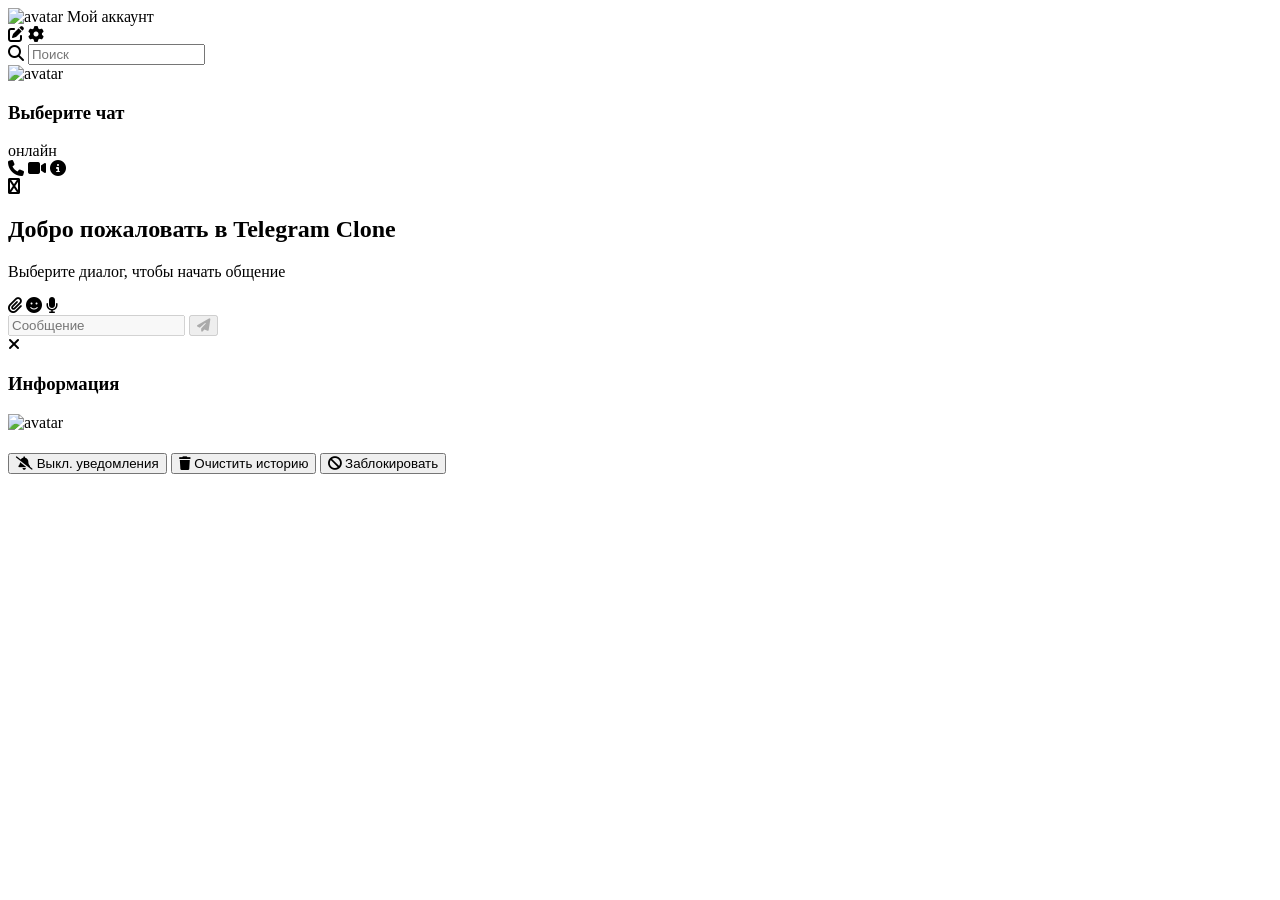
==== commit 2fef0ebb: "Create index.html" ====
--- a/index.html
+++ b/index.html
@@ -2,378 +2,93 @@
 <html lang="ru">
 <head>
     <meta charset="UTF-8">
-    <meta name="viewport" content="width=device-width, initial-scale=1.0, viewfit=cover, user-scalable=no">
-    <title>LOGO MESSAGE — Регистрация по почте</title>
-    
-    <!-- Tailwind CSS -->
-    <script src="https://cdn.tailwindcss.com"></script>
-    <!-- Tone.js для звуков -->
-    <script src="https://cdnjs.cloudflare.com/ajax/libs/tone/14.8.49/Tone.min.js"></script>
-    
-    <style>
-        * {
-            margin: 0;
-            padding: 0;
-            box-sizing: border-box;
-            -webkit-tap-highlight-color: transparent;
-        }
-
-        :root {
-            --primary: #1A73E8;
-            --primary-dark: #0F4AB3;
-            --bg-light: #F5F7FA;
-            --block-light: #FFFFFF;
-            --text-light: #1C1C1E;
-            --text-secondary-light: #777777;
-            --msg-in-light: #E9F2FF;
-            --msg-out-light: #D3E4FF;
-            --border-light: #E0E0E0;
-            --success: #10b981;
-        }
-
-        .dark {
-            --bg-light: #121212;
-            --block-light: #1E1E1E;
-            --text-light: #E0E0E0;
-            --text-secondary-light: #8A8A8A;
-            --msg-in-light: #333333;
-            --msg-out-light: #0F4AB3;
-            --border-light: #2F2F2F;
-        }
-
-        body {
-            background-color: var(--bg-light);
-            color: var(--text-light);
-            font-family: -apple-system, BlinkMacSystemFont, 'Segoe UI', Roboto, sans-serif;
-        }
-
-        @keyframes fadeIn {
-            from { opacity: 0; transform: translateY(10px); }
-            to { opacity: 1; transform: translateY(0); }
-        }
-        
-        @keyframes typingBubble {
-            0%, 80%, 100% { transform: scale(0); }
-            40% { transform: scale(1); }
-        }
-
-        .message-animation { animation: fadeIn 0.3s ease-out; }
-        .typing-dot { animation: typingBubble 1.4s infinite ease-in-out both; }
-        .typing-dot:nth-child(1) { animation-delay: -0.32s; }
-        .typing-dot:nth-child(2) { animation-delay: -0.16s; }
-
-        ::-webkit-scrollbar { width: 6px; }
-        ::-webkit-scrollbar-track { background: transparent; }
-        ::-webkit-scrollbar-thumb { background: #d1d5db; border-radius: 3px; }
-        .dark ::-webkit-scrollbar-thumb { background: #3f3f46; }
-
-        .theme-switch { position: relative; width: 50px; height: 24px; }
-        .theme-switch input { opacity: 0; width: 0; height: 0; }
-        .slider {
-            position: absolute; cursor: pointer; top: 0; left: 0; right: 0; bottom: 0;
-            background-color: #ccc; border-radius: 24px; transition: 0.3s;
-        }
-        .slider:before {
-            position: absolute; content: ""; height: 18px; width: 18px; left: 3px;
-            bottom: 3px; background-color: white; border-radius: 50%; transition: 0.3s;
-        }
-        input:checked + .slider { background-color: var(--primary); }
-        input:checked + .slider:before { transform: translateX(26px); }
-
-        .screen {
-            position: fixed; top: 0; left: 0; width: 100%; height: 100%;
-            display: none; align-items: center; justify-content: center; z-index: 100;
-            background-color: var(--bg-light);
-        }
-        .screen.active { display: flex; }
-        
-        .card {
-            background: var(--block-light); padding: 2rem; border-radius: 28px;
-            width: 90%; max-width: 400px; text-align: center; box-shadow: 0 20px 35px rgba(0,0,0,0.1);
-        }
-
-        .avatar-preview {
-            width: 100px; height: 100px; border-radius: 50%; object-fit: cover;
-            margin: 0 auto 1rem; cursor: pointer; border: 3px solid var(--primary);
-        }
-
-        .main-app { display: flex; width: 100%; height: 100vh; overflow: hidden; }
-        .sidebar {
-            width: 320px; background: var(--block-light); border-right: 1px solid var(--border-light);
-            display: flex; flex-direction: column; transition: transform 0.3s ease;
-        }
-        .chat-area { flex: 1; display: flex; flex-direction: column; background: var(--bg-light); }
-        .info-panel {
-            width: 300px; background: var(--block-light); border-left: 1px solid var(--border-light);
-            flex-direction: column;
-        }
-
-        .message { display: flex; margin-bottom: 12px; animation: fadeIn 0.3s ease; }
-        .message.incoming { justify-content: flex-start; }
-        .message.outgoing { justify-content: flex-end; }
-        .bubble {
-            max-width: 70%; padding: 10px 14px; border-radius: 18px; position: relative;
-        }
-        .incoming .bubble { background: var(--msg-in-light); border-bottom-left-radius: 4px; }
-        .outgoing .bubble { background: var(--msg-out-light); border-bottom-right-radius: 4px; }
-
-        @media (max-width: 768px) {
-            .sidebar {
-                position: absolute; left: 0; top: 0; height: 100%;
-                z-index: 50; transform: translateX(-100%);
-            }
-            .sidebar.open { transform: translateX(0); }
-            .info-panel {
-                position: absolute; right: 0; top: 0; height: 100%; z-index: 50;
-            }
-            .mobile-menu-btn, .mobile-info-btn { display: block !important; }
-        }
-
-        .hidden { display: none !important; }
-        input, textarea {
-            background: var(--bg-light); border: 1px solid var(--border-light);
-            color: var(--text-light); border-radius: 12px; padding: 12px 16px;
-            outline: none; width: 100%;
-        }
-        input:focus, textarea:focus { border-color: var(--primary); box-shadow: 0 0 0 3px rgba(26,115,232,0.1); }
-        button { cursor: pointer; transition: all 0.2s; }
-        button:active { transform: scale(0.96); }
-        .btn-primary {
-            background: var(--primary); color: white; border: none;
-            padding: 12px 24px; border-radius: 12px; font-weight: 600; width: 100%;
-        }
-        .emoji-picker {
-            position: absolute; bottom: 80px; left: 16px; background: var(--block-light);
-            border-radius: 16px; padding: 12px; display: grid; grid-template-columns: repeat(6, 1fr);
-            gap: 8px; box-shadow: 0 4px 12px rgba(0,0,0,0.15); z-index: 60;
-        }
-        .chat-item {
-            display: flex; align-items: center; gap: 12px; padding: 12px;
-            border-radius: 12px; cursor: pointer; transition: background 0.2s;
-        }
-        .chat-item:hover { background: var(--bg-light); }
-        .chat-item.active { background: var(--msg-in-light); }
-        .code-inputs {
-            display: flex; gap: 10px; justify-content: center; margin: 20px 0;
-        }
-        .code-digit {
-            width: 50px; height: 60px; text-align: center; font-size: 28px;
-            font-weight: bold; border-radius: 12px;
-        }
-    </style>
+    <meta name="viewport" content="width=device-width, initial-scale=1.0, user-scalable=no">
+    <title>Telegram Clone</title>
+    <link rel="stylesheet" href="style.css">
+    <link href="https://fonts.googleapis.com/css2?family=Inter:wght@400;500;600;700&display=swap" rel="stylesheet">
+    <link rel="stylesheet" href="https://cdnjs.cloudflare.com/ajax/libs/font-awesome/6.4.0/css/all.min.css">
 </head>
 <body>
+    <div class="app-container">
+        <!-- Боковая панель (диалоги) -->
+        <div class="sidebar">
+            <div class="sidebar-header">
+                <div class="user-info">
+                    <img src="https://randomuser.me/api/portraits/men/1.jpg" alt="avatar" class="avatar">
+                    <span class="username">Мой аккаунт</span>
+                </div>
+                <div class="header-actions">
+                    <i class="fas fa-edit"></i>
+                    <i class="fas fa-cog"></i>
+                </div>
+            </div>
+            
+            <div class="search-bar">
+                <i class="fas fa-search"></i>
+                <input type="text" placeholder="Поиск" id="searchInput">
+            </div>
 
-<!-- ЭКРАН 1: ВВОД ПОЧТЫ -->
-<div id="emailScreen" class="screen active">
-    <div class="card">
-        <div class="w-20 h-20 bg-[#1A73E8] rounded-2xl flex items-center justify-center mx-auto mb-6">
-            <span class="text-white font-bold text-3xl">FM</span>
+            <div class="chats-list" id="chatsList">
+                <!-- Чаты будут добавляться динамически -->
+            </div>
         </div>
-        <h1 class="text-2xl font-bold mb-2">Добро пожаловать</h1>
-        <p class="text-[#777] mb-6">Введите ваш email для входа или регистрации</p>
-        <form id="emailForm">
-            <input type="email" id="emailInput" placeholder="example@mail.com" class="mb-4" autocomplete="off">
-            <p id="emailError" class="text-red-500 text-xs mb-3 hidden"></p>
-            <button type="submit" class="btn-primary">Продолжить</button>
-        </form>
-    </div>
-</div>
 
-<!-- ЭКРАН 2: КОД ПОДТВЕРЖДЕНИЯ (6 цифр) -->
-<div id="codeScreen" class="screen">
-    <div class="card">
-        <div class="text-5xl mb-4">✉️</div>
-        <h2 class="text-xl font-bold mb-2">Код подтверждения</h2>
-        <p class="text-sm text-[#777] mb-4">Мы отправили 6-значный код на <br><span id="codeEmailDisplay" class="text-[#1A73E8] font-medium"></span></p>
-        <div class="code-inputs">
-            <input type="text" maxlength="1" class="code-digit" id="code1" onkeyup="moveToNext(1, 2)">
-            <input type="text" maxlength="1" class="code-digit" id="code2" onkeyup="moveToNext(2, 3)">
-            <input type="text" maxlength="1" class="code-digit" id="code3" onkeyup="moveToNext(3, 4)">
-            <input type="text" maxlength="1" class="code-digit" id="code4" onkeyup="moveToNext(4, 5)">
-            <input type="text" maxlength="1" class="code-digit" id="code5" onkeyup="moveToNext(5, 6)">
-            <input type="text" maxlength="1" class="code-digit" id="code6" onkeyup="moveToNext(6, 6)">
+        <!-- Основная область чата -->
+        <div class="chat-area">
+            <div class="chat-header" id="chatHeader">
+                <div class="chat-user">
+                    <img src="" alt="avatar" class="avatar" id="chatAvatar">
+                    <div>
+                        <h3 id="chatName">Выберите чат</h3>
+                        <span class="status" id="chatStatus">онлайн</span>
+                    </div>
+                </div>
+                <div class="chat-actions">
+                    <i class="fas fa-phone"></i>
+                    <i class="fas fa-video"></i>
+                    <i class="fas fa-info-circle"></i>
+                </div>
+            </div>
+
+            <div class="messages-area" id="messagesArea">
+                <div class="welcome-message">
+                    <i class="fas fa-telegram-plane"></i>
+                    <h2>Добро пожаловать в Telegram Clone</h2>
+                    <p>Выберите диалог, чтобы начать общение</p>
+                </div>
+            </div>
+
+            <div class="message-input-container">
+                <div class="input-attachments">
+                    <i class="fas fa-paperclip"></i>
+                    <i class="fas fa-smile"></i>
+                    <i class="fas fa-microphone"></i>
+                </div>
+                <input type="text" id="messageInput" placeholder="Сообщение" disabled>
+                <button id="sendBtn" disabled><i class="fas fa-paper-plane"></i></button>
+            </div>
         </div>
-        <p id="codeError" class="text-red-500 text-xs mb-3 hidden">Неверный код. Попробуйте снова.</p>
-        <button id="verifyCodeBtn" class="btn-primary">Подтвердить</button>
-        <button id="resendCodeBtn" class="text-[#1A73E8] text-sm mt-4 bg-transparent block w-full">Отправить код повторно</button>
-        <button id="backToEmailBtn" class="text-[#777] text-sm mt-2 bg-transparent block w-full">← Назад</button>
-    </div>
-</div>
 
-<!-- ЭКРАН 3: ЗАПОЛНЕНИЕ ПРОФИЛЯ (имя, фамилия, аватарка, юзернейм) -->
-<div id="profileScreen" class="screen">
-    <div class="card" style="max-width: 450px;">
-        <h2 class="text-2xl font-bold mb-4">Заполните профиль</h2>
-        
-        <!-- Аватарка -->
-        <div class="mb-4">
-            <img id="avatarPreview" class="avatar-preview" src="https://ui-avatars.com/api/?name=User&background=1A73E8&color=fff&rounded=true" onclick="document.getElementById('avatarInput').click()">
-            <input type="file" id="avatarInput" accept="image/*" style="display: none" onchange="previewAvatar(event)">
-            <p class="text-xs text-[#777] mt-1">Нажмите на аватар, чтобы загрузить фото</p>
-        </div>
-        
-        <form id="profileForm">
-            <input type="text" id="firstName" placeholder="Имя *" class="mb-3" required>
-            <input type="text" id="lastName" placeholder="Фамилия" class="mb-3">
-            <input type="text" id="username" placeholder="Юзернейм * (без пробелов)" class="mb-3" required>
-            <p id="profileError" class="text-red-500 text-xs mb-3 hidden"></p>
-            <button type="submit" class="btn-primary">Завершить регистрацию</button>
-        </form>
-    </div>
-</div>
-
-<!-- ОСНОВНОЕ ПРИЛОЖЕНИЕ (ЧАТЫ) -->
-<div id="mainApp" class="main-app hidden">
-    <!-- ЛЕВАЯ ПАНЕЛЬ -->
-    <aside id="sidebar" class="sidebar">
-        <div class="p-4 border-b border-[var(--border-light)] flex items-center justify-between">
-            <div class="flex items-center gap-3">
-                <img id="sidebarAvatar" class="w-10 h-10 rounded-full object-cover" src="">
-                <h2 class="font-bold">LOGO MESSAGE</h2>
+        <!-- Панель информации о пользователе (опционально) -->
+        <div class="info-panel" id="infoPanel">
+            <div class="info-header">
+                <i class="fas fa-times" id="closeInfo"></i>
+                <h3>Информация</h3>
             </div>
-            <button id="closeSidebarBtn" class="text-2xl md:hidden bg-transparent text-[#777]">✕</button>
-        </div>
-        
-        <div class="p-4 flex gap-2">
-            <input type="text" id="searchInput" placeholder="Поиск чатов..." class="flex-1">
-            <div class="relative">
-                <button id="createBtn" class="w-10 h-10 rounded-xl bg-[var(--bg-light)] border border-[var(--border-light)] text-xl">+</button>
-                <div id="createDropdown" class="absolute right-0 top-12 bg-[var(--block-light)] rounded-xl shadow-lg border border-[var(--border-light)] hidden z-20">
-                    <button id="newGroupBtn" class="block w-full px-4 py-2 text-left hover:bg-[var(--bg-light)]">👥 Новая группа</button>
-                    <button id="newChannelBtn" class="block w-full px-4 py-2 text-left hover:bg-[var(--bg-light)]">📢 Новый канал</button>
+            <div class="info-content">
+                <img src="" alt="avatar" id="infoAvatar">
+                <h4 id="infoName"></h4>
+                <p id="infoBio"></p>
+                <div class="info-actions">
+                    <button><i class="fas fa-bell-slash"></i> Выкл. уведомления</button>
+                    <button><i class="fas fa-trash"></i> Очистить историю</button>
+                    <button class="danger"><i class="fas fa-ban"></i> Заблокировать</button>
                 </div>
             </div>
         </div>
-        
-        <div id="chatList" class="flex-1 overflow-y-auto px-2"></div>
-        
-        <div class="p-4 border-t border-[var(--border-light)]">
-            <button id="settingsBtn" class="w-full text-left p-3 rounded-xl hover:bg-[var(--bg-light)]">⚙️ Настройки</button>
-        </div>
-    </aside>
-
-    <!-- ЦЕНТРАЛЬНАЯ ПАНЕЛЬ -->
-    <div class="chat-area">
-        <div class="bg-[var(--block-light)] border-b border-[var(--border-light)] p-3 flex items-center gap-3">
-            <button id="mobileMenuBtn" class="hidden text-2xl bg-transparent md:hidden">☰</button>
-            <img id="chatAvatar" class="w-10 h-10 rounded-full object-cover" src="">
-            <div class="flex-1">
-                <h3 id="chatName" class="font-semibold"></h3>
-                <p id="chatStatus" class="text-xs text-[#777]"></p>
-            </div>
-            <button id="infoPanelBtn" class="hidden text-xl bg-transparent md:hidden">ℹ️</button>
-        </div>
-        
-        <div id="messagesArea" class="flex-1 overflow-y-auto p-4 space-y-2"></div>
-        
-        <div class="bg-[var(--block-light)] border-t border-[var(--border-light)] p-3">
-            <div id="replyPreview" class="hidden mb-2 p-2 bg-[var(--bg-light)] rounded-lg flex justify-between items-center">
-                <div class="flex-1"><span class="text-xs text-[#1A73E8] font-semibold">↩️ Ответ</span><p id="replyText" class="text-sm truncate"></p></div>
-                <button id="cancelReplyBtn" class="bg-transparent text-[#777]">✕</button>
-            </div>
-            <div id="typingIndicator" class="hidden mb-2 text-sm text-[#777]">
-                <span id="typingName"></span> печатает<span class="typing-dot inline-block w-1 h-1 ml-1 bg-[#777] rounded-full"></span>
-                <span class="typing-dot inline-block w-1 h-1 ml-0.5 bg-[#777] rounded-full"></span>
-                <span class="typing-dot inline-block w-1 h-1 ml-0.5 bg-[#777] rounded-full"></span>
-            </div>
-            <form id="messageForm" class="flex gap-2 items-center">
-                <button type="button" id="attachBtn" class="w-10 h-10 rounded-full bg-transparent text-xl">📎</button>
-                <button type="button" id="emojiBtn" class="w-10 h-10 rounded-full bg-transparent text-xl">😊</button>
-                <input type="text" id="messageInput" placeholder="Сообщение" class="flex-1">
-                <button type="submit" id="sendBtn" class="hidden w-10 h-10 rounded-full bg-[#1A73E8] text-white">📤</button>
-                <button type="button" id="micBtn" class="w-10 h-10 rounded-full bg-[#1A73E8] text-white">🎤</button>
-            </form>
-            <div id="emojiPicker" class="emoji-picker hidden"></div>
-        </div>
     </div>
 
-    <!-- ПРАВАЯ ПАНЕЛЬ ИНФО -->
-    <aside id="infoPanel" class="info-panel hidden lg:flex">
-        <div class="p-4 flex justify-end lg:hidden"><button id="closeInfoBtn" class="text-2xl bg-transparent">✕</button></div>
-        <div class="text-center p-6">
-            <img id="infoAvatar" class="w-24 h-24 rounded-full object-cover mx-auto mb-4" src="">
-            <h3 id="infoName" class="text-xl font-semibold"></h3>
-            <p id="infoStatus" class="text-sm text-[#777] mt-1"></p>
-            <div class="text-left mt-6 space-y-3">
-                <p>📧 <span id="infoEmail"></span></p>
-                <p>👤 @<span id="infoUsername"></span></p>
-            </div>
-        </div>
-    </aside>
-
-    <!-- ПАНЕЛЬ НАСТРОЕК -->
-    <div id="settingsPanel" class="fixed inset-0 bg-[var(--bg-light)] z-50 hidden flex-col">
-        <div class="bg-[var(--block-light)] p-4 flex items-center gap-3 border-b border-[var(--border-light)]">
-            <button id="backSettingsBtn" class="text-2xl bg-transparent">←</button>
-            <h2 class="font-bold text-xl">Настройки</h2>
-        </div>
-        <div class="p-6 space-y-4">
-            <div class="flex justify-between items-center py-4 border-b border-[var(--border-light)]">
-                <span>🌙 Темная тема</span>
-                <label class="theme-switch"><input type="checkbox" id="darkModeToggle"><span class="slider"></span></label>
-            </div>
-            <div class="flex justify-between items-center py-4 border-b border-[var(--border-light)]">
-                <span>🔊 Звук уведомлений</span>
-                <label class="theme-switch"><input type="checkbox" id="soundToggle" checked><span class="slider"></span></label>
-            </div>
-            <button id="logoutBtn" class="w-full mt-8 py-3 rounded-xl bg-red-500 text-white font-semibold">🚪 Выйти</button>
-        </div>
-    </div>
-</div>
-
-<!-- МОДАЛКИ -->
-<div id="groupModal" class="modal hidden" style="position:fixed;top:0;left:0;width:100%;height:100%;background:rgba(0,0,0,0.5);backdrop-filter:blur(4px);display:none;align-items:center;justify-content:center;z-index:1000;"><div style="background:var(--block-light);border-radius:24px;padding:24px;width:90%;max-width:400px;"><h3 class="text-xl font-bold mb-4">Новая группа</h3><input type="text" id="groupNameInput" placeholder="Название группы" class="w-full mb-4"><div class="flex gap-3 justify-end"><button id="cancelGroupBtn" style="padding:8px 16px;border-radius:12px;background:transparent;">Отмена</button><button id="createGroupBtn" style="padding:8px 16px;border-radius:12px;background:#1A73E8;color:white;">Создать</button></div></div></div>
-<div id="channelModal" class="modal hidden" style="position:fixed;top:0;left:0;width:100%;height:100%;background:rgba(0,0,0,0.5);backdrop-filter:blur(4px);display:none;align-items:center;justify-content:center;z-index:1000;"><div style="background:var(--block-light);border-radius:24px;padding:24px;width:90%;max-width:400px;"><h3 class="text-xl font-bold mb-4">Новый канал</h3><input type="text" id="channelNameInput" placeholder="Название канала" class="w-full mb-3"><textarea id="channelDescInput" placeholder="Описание" rows="3" class="w-full mb-4"></textarea><div class="flex gap-3 justify-end"><button id="cancelChannelBtn" style="padding:8px 16px;border-radius:12px;background:transparent;">Отмена</button><button id="createChannelBtn" style="padding:8px 16px;border-radius:12px;background:#1A73E8;color:white;">Создать</button></div></div></div>
-
-<script>
-    // ========== БАЗА ДАННЫХ ==========
-    const DB_KEY = 'fastmessage_email_auth';
-    
-    let db = {
-        getData() { return JSON.parse(localStorage.getItem(DB_KEY) || '{"users":{},"tempCodes":{}}'); },
-        saveData(data) { localStorage.setItem(DB_KEY, JSON.stringify(data)); },
-        
-        sendCode(email) {
-            const data = this.getData();
-            const code = Math.floor(100000 + Math.random() * 900000).toString();
-            data.tempCodes[email] = { code, expiry: Date.now() + 5 * 60000 };
-            this.saveData(data);
-            return code;
-        },
-        
-        verifyCode(email, code) {
-            const data = this.getData();
-            const record = data.tempCodes[email];
-            if (!record || Date.now() > record.expiry || record.code !== code) return false;
-            delete data.tempCodes[email];
-            this.saveData(data);
-            return true;
-        },
-        
-        createProfile(email, profile) {
-            const data = this.getData();
-            if (data.users[email]) return { success: false, error: 'Пользователь уже существует' };
-            data.users[email] = {
-                email,
-                firstName: profile.firstName,
-                lastName: profile.lastName || '',
-                fullName: `${profile.firstName} ${profile.lastName || ''}`.trim(),
-                username: profile.username,
-                avatar: profile.avatar || `https://ui-avatars.com/api/?name=${encodeURIComponent(profile.firstName)}&background=1A73E8&color=fff&rounded=true`,
-                createdAt: Date.now(),
-                chats: this.getDefaultChats(profile.firstName),
-                unreadCounts: {}
-            };
-            this.saveData(data);
-            return { success: true };
-        },
-        
-        getUser(email) { return this.getData().users[email]; },
-        
-        saveUser(email, userData) {
-            const data = this.getData();
-            data.users[email] = userData;
-            this.saveData(data);
-        },
-     
+    <script src="https://cdn.socket.io/4.5.4/socket.io.min.js"></script>
+    <script src="app.js"></script>
+</body>
+</html>
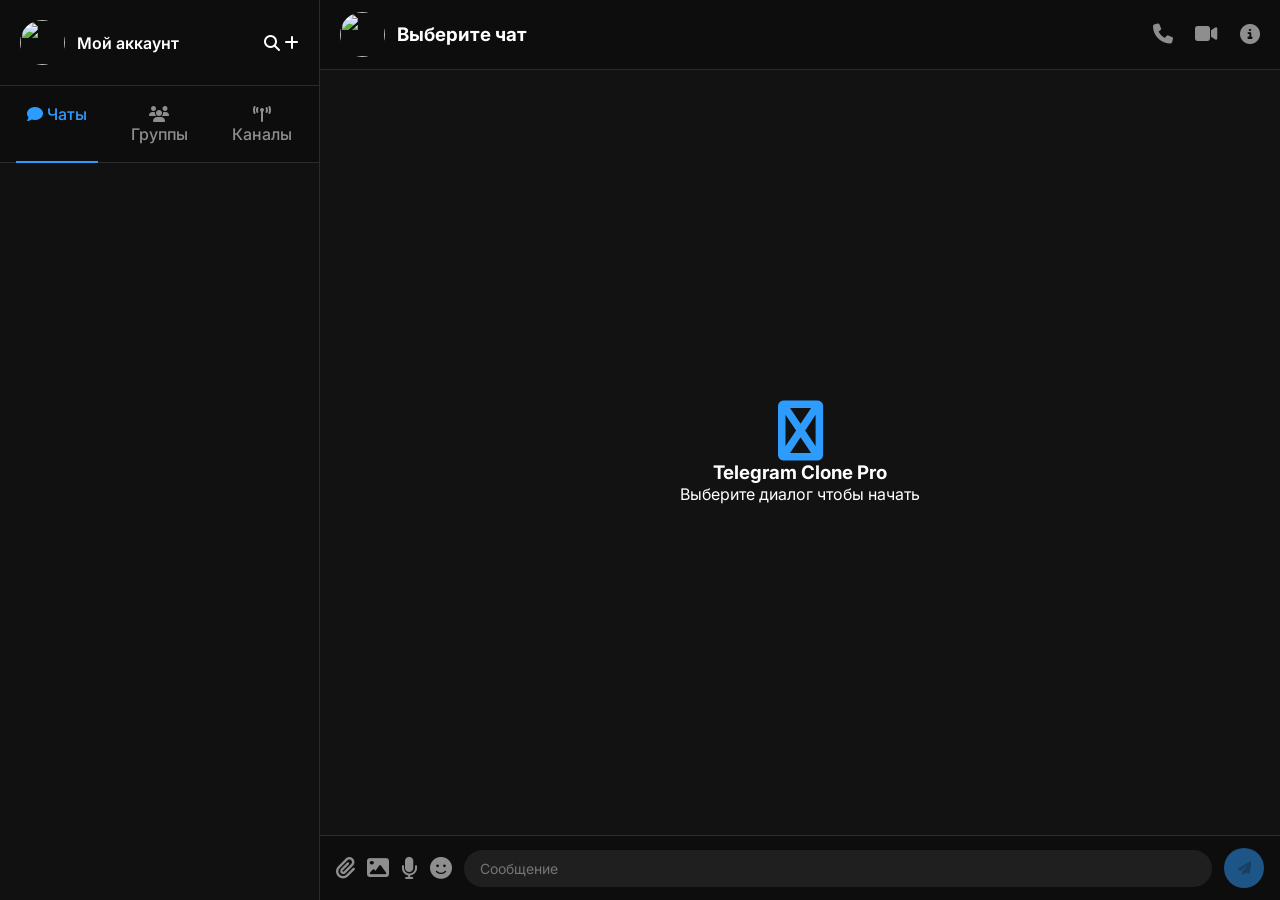
==== commit 3756e4a6: "Create index.html" ====
--- a/index.html
+++ b/index.html
@@ -2,93 +2,660 @@
 <html lang="ru">
 <head>
     <meta charset="UTF-8">
-    <meta name="viewport" content="width=device-width, initial-scale=1.0, user-scalable=no">
-    <title>Telegram Clone</title>
-    <link rel="stylesheet" href="style.css">
+    <meta name="viewport" content="width=device-width, initial-scale=1.0, user-scalable=no, viewport-fit=cover">
+    <meta name="theme-color" content="#1a1a1a">
+    <meta name="apple-mobile-web-app-capable" content="yes">
+    <meta name="apple-mobile-web-app-status-bar-style" content="black-translucent">
+    <title>Telegram Clone Pro</title>
     <link href="https://fonts.googleapis.com/css2?family=Inter:wght@400;500;600;700&display=swap" rel="stylesheet">
     <link rel="stylesheet" href="https://cdnjs.cloudflare.com/ajax/libs/font-awesome/6.4.0/css/all.min.css">
+    <style>
+        * {
+            margin: 0;
+            padding: 0;
+            box-sizing: border-box;
+        }
+
+        body {
+            font-family: 'Inter', sans-serif;
+            background: #0a0a0a;
+            color: #ffffff;
+            overflow: hidden;
+            position: fixed;
+            width: 100%;
+            height: 100%;
+        }
+
+        /* App Container */
+        .app-container {
+            display: flex;
+            height: 100vh;
+            background: #1a1a1a;
+            position: relative;
+        }
+
+        /* Sidebar (Desktop) */
+        .sidebar {
+            width: 320px;
+            background: #111111;
+            border-right: 1px solid #2b2b2b;
+            display: flex;
+            flex-direction: column;
+            transform: translateX(0);
+            transition: transform 0.3s cubic-bezier(0.4, 0, 0.2, 1);
+            z-index: 10;
+        }
+
+        /* Mobile menu */
+        .mobile-menu-btn {
+            display: none;
+            position: fixed;
+            bottom: 20px;
+            left: 20px;
+            z-index: 100;
+            background: #2e9cff;
+            width: 50px;
+            height: 50px;
+            border-radius: 50%;
+            align-items: center;
+            justify-content: center;
+            cursor: pointer;
+            box-shadow: 0 4px 12px rgba(0,0,0,0.3);
+            border: none;
+            color: white;
+            font-size: 24px;
+        }
+
+        /* Chat Area */
+        .chat-area {
+            flex: 1;
+            display: flex;
+            flex-direction: column;
+            background: #1a1a1a;
+            position: relative;
+        }
+
+        /* Info Panel */
+        .info-panel {
+            width: 320px;
+            background: #111111;
+            border-left: 1px solid #2b2b2b;
+            transform: translateX(100%);
+            transition: transform 0.3s ease;
+            position: fixed;
+            right: 0;
+            top: 0;
+            height: 100%;
+            z-index: 20;
+        }
+
+        .info-panel.active {
+            transform: translateX(0);
+        }
+
+        /* Mobile styles */
+        @media (max-width: 768px) {
+            .sidebar {
+                position: fixed;
+                left: 0;
+                top: 0;
+                height: 100%;
+                width: 85%;
+                max-width: 300px;
+                transform: translateX(-100%);
+                z-index: 1000;
+            }
+
+            .sidebar.open {
+                transform: translateX(0);
+            }
+
+            .mobile-menu-btn {
+                display: flex;
+            }
+
+            .chat-header {
+                padding-left: 60px !important;
+            }
+
+            .info-panel {
+                width: 100%;
+            }
+        }
+
+        /* Sidebar Header */
+        .sidebar-header {
+            padding: 20px;
+            display: flex;
+            justify-content: space-between;
+            align-items: center;
+            background: #0d0d0d;
+            border-bottom: 1px solid #2b2b2b;
+        }
+
+        .user-info {
+            display: flex;
+            align-items: center;
+            gap: 12px;
+        }
+
+        .avatar {
+            width: 45px;
+            height: 45px;
+            border-radius: 50%;
+            object-fit: cover;
+            cursor: pointer;
+        }
+
+        .avatar.large {
+            width: 80px;
+            height: 80px;
+        }
+
+        .username {
+            font-weight: 600;
+            font-size: 16px;
+        }
+
+        /* Search */
+        .search-bar {
+            padding: 12px 16px;
+            background: #0d0d0d;
+            border-bottom: 1px solid #2b2b2b;
+            position: relative;
+        }
+
+        .search-bar i {
+            position: absolute;
+            left: 28px;
+            top: 50%;
+            transform: translateY(-50%);
+            color: #8e8e8e;
+        }
+
+        .search-bar input {
+            width: 100%;
+            padding: 10px 15px 10px 40px;
+            background: #1f1f1f;
+            border: none;
+            border-radius: 20px;
+            color: white;
+            font-size: 14px;
+        }
+
+        /* Tabs for chats/groups/channels */
+        .tabs {
+            display: flex;
+            padding: 10px 16px;
+            gap: 20px;
+            border-bottom: 1px solid #2b2b2b;
+            background: #0d0d0d;
+        }
+
+        .tab {
+            flex: 1;
+            text-align: center;
+            padding: 8px;
+            cursor: pointer;
+            color: #8e8e8e;
+            font-weight: 500;
+            transition: color 0.2s;
+            position: relative;
+        }
+
+        .tab.active {
+            color: #2e9cff;
+        }
+
+        .tab.active::after {
+            content: '';
+            position: absolute;
+            bottom: -11px;
+            left: 0;
+            right: 0;
+            height: 2px;
+            background: #2e9cff;
+        }
+
+        /* Chats List */
+        .chats-list {
+            flex: 1;
+            overflow-y: auto;
+        }
+
+        .chat-item {
+            padding: 12px 16px;
+            display: flex;
+            align-items: center;
+            gap: 12px;
+            cursor: pointer;
+            transition: background 0.2s;
+            border-bottom: 1px solid #1f1f1f;
+        }
+
+        .chat-item:hover, .chat-item.active {
+            background: #1f1f1f;
+        }
+
+        .chat-info {
+            flex: 1;
+        }
+
+        .chat-name {
+            font-weight: 600;
+            margin-bottom: 4px;
+            display: flex;
+            justify-content: space-between;
+        }
+
+        .last-message {
+            font-size: 13px;
+            color: #8e8e8e;
+            white-space: nowrap;
+            overflow: hidden;
+            text-overflow: ellipsis;
+        }
+
+        .badge {
+            background: #2e9cff;
+            border-radius: 10px;
+            padding: 2px 6px;
+            font-size: 11px;
+        }
+
+        /* Chat Header */
+        .chat-header {
+            padding: 12px 20px;
+            background: #0d0d0d;
+            border-bottom: 1px solid #2b2b2b;
+            display: flex;
+            justify-content: space-between;
+            align-items: center;
+        }
+
+        .chat-user {
+            display: flex;
+            align-items: center;
+            gap: 12px;
+        }
+
+        .chat-actions i {
+            font-size: 20px;
+            margin-left: 18px;
+            cursor: pointer;
+            color: #8e8e8e;
+        }
+
+        /* Messages Area */
+        .messages-area {
+            flex: 1;
+            overflow-y: auto;
+            padding: 20px;
+            display: flex;
+            flex-direction: column;
+            gap: 8px;
+            background: #121212;
+        }
+
+        .message {
+            max-width: 70%;
+            display: flex;
+            flex-direction: column;
+            animation: fadeIn 0.2s ease;
+        }
+
+        @keyframes fadeIn {
+            from { opacity: 0; transform: translateY(10px); }
+            to { opacity: 1; transform: translateY(0); }
+        }
+
+        .message.outgoing {
+            align-self: flex-end;
+        }
+
+        .message.incoming {
+            align-self: flex-start;
+        }
+
+        .message-bubble {
+            padding: 10px 14px;
+            border-radius: 18px;
+            position: relative;
+        }
+
+        .message.outgoing .message-bubble {
+            background: #2e9cff;
+            border-bottom-right-radius: 4px;
+        }
+
+        .message.incoming .message-bubble {
+            background: #2b2b2b;
+            border-bottom-left-radius: 4px;
+        }
+
+        .message-text {
+            font-size: 14px;
+            line-height: 1.4;
+            word-wrap: break-word;
+        }
+
+        .message-image {
+            max-width: 200px;
+            max-height: 200px;
+            border-radius: 12px;
+            cursor: pointer;
+        }
+
+        .message-audio {
+            width: 200px;
+            height: 36px;
+        }
+
+        .message-file {
+            display: flex;
+            align-items: center;
+            gap: 10px;
+            padding: 8px;
+            background: rgba(0,0,0,0.2);
+            border-radius: 8px;
+        }
+
+        .message-reactions {
+            display: flex;
+            gap: 6px;
+            margin-top: 4px;
+        }
+
+        .reaction {
+            font-size: 12px;
+            background: rgba(255,255,255,0.1);
+            padding: 2px 6px;
+            border-radius: 12px;
+            cursor: pointer;
+        }
+
+        .message-time {
+            font-size: 10px;
+            margin-top: 4px;
+            opacity: 0.7;
+            text-align: right;
+        }
+
+        /* Input Area */
+        .message-input-container {
+            padding: 12px 16px;
+            background: #0d0d0d;
+            border-top: 1px solid #2b2b2b;
+            display: flex;
+            align-items: center;
+            gap: 12px;
+        }
+
+        .input-attachments {
+            display: flex;
+            gap: 12px;
+        }
+
+        .input-attachments i {
+            font-size: 22px;
+            color: #8e8e8e;
+            cursor: pointer;
+            transition: color 0.2s;
+        }
+
+        .input-attachments i:hover {
+            color: #2e9cff;
+        }
+
+        #messageInput {
+            flex: 1;
+            padding: 10px 16px;
+            background: #1f1f1f;
+            border: none;
+            border-radius: 25px;
+            color: white;
+            font-size: 14px;
+            resize: none;
+            font-family: inherit;
+        }
+
+        #sendBtn {
+            background: #2e9cff;
+            border: none;
+            width: 40px;
+            height: 40px;
+            border-radius: 50%;
+            cursor: pointer;
+            transition: background 0.2s;
+        }
+
+        /* Call Modal */
+        .call-modal {
+            position: fixed;
+            top: 0;
+            left: 0;
+            right: 0;
+            bottom: 0;
+            background: rgba(0,0,0,0.95);
+            z-index: 2000;
+            display: none;
+            align-items: center;
+            justify-content: center;
+            flex-direction: column;
+        }
+
+        .call-modal.active {
+            display: flex;
+        }
+
+        .call-avatar {
+            width: 120px;
+            height: 120px;
+            border-radius: 50%;
+            margin-bottom: 20px;
+        }
+
+        .call-actions {
+            display: flex;
+            gap: 40px;
+            margin-top: 40px;
+        }
+
+        .call-btn {
+            width: 60px;
+            height: 60px;
+            border-radius: 50%;
+            border: none;
+            font-size: 24px;
+            cursor: pointer;
+        }
+
+        .call-end {
+            background: #ff3b30;
+            color: white;
+        }
+
+        /* Voice recording */
+        .voice-recording {
+            position: fixed;
+            bottom: 100px;
+            left: 50%;
+            transform: translateX(-50%);
+            background: #2e9cff;
+            padding: 15px 25px;
+            border-radius: 50px;
+            display: none;
+            align-items: center;
+            gap: 15px;
+            z-index: 1500;
+        }
+
+        /* Scrollbar */
+        ::-webkit-scrollbar {
+            width: 5px;
+        }
+
+        ::-webkit-scrollbar-track {
+            background: #1a1a1a;
+        }
+
+        ::-webkit-scrollbar-thumb {
+            background: #2e9cff;
+            border-radius: 3px;
+        }
+
+        button:disabled {
+            opacity: 0.5;
+            cursor: not-allowed;
+        }
+    </style>
 </head>
 <body>
     <div class="app-container">
-        <!-- Боковая панель (диалоги) -->
-        <div class="sidebar">
+        <!-- Mobile menu button -->
+        <button class="mobile-menu-btn" id="mobileMenuBtn">
+            <i class="fas fa-bars"></i>
+        </button>
+
+        <!-- Sidebar -->
+        <div class="sidebar" id="sidebar">
             <div class="sidebar-header">
                 <div class="user-info">
-                    <img src="https://randomuser.me/api/portraits/men/1.jpg" alt="avatar" class="avatar">
-                    <span class="username">Мой аккаунт</span>
+                    <img src="https://randomuser.me/api/portraits/men/1.jpg" class="avatar" id="myAvatar">
+                    <span class="username" id="myUsername">Мой аккаунт</span>
                 </div>
                 <div class="header-actions">
-                    <i class="fas fa-edit"></i>
-                    <i class="fas fa-cog"></i>
+                    <i class="fas fa-search" id="searchIcon"></i>
+                    <i class="fas fa-plus" id="newChatBtn"></i>
                 </div>
             </div>
-            
-            <div class="search-bar">
+
+            <div class="tabs">
+                <div class="tab active" data-tab="chats"><i class="fas fa-comment"></i> Чаты</div>
+                <div class="tab" data-tab="groups"><i class="fas fa-users"></i> Группы</div>
+                <div class="tab" data-tab="channels"><i class="fas fa-broadcast-tower"></i> Каналы</div>
+            </div>
+
+            <div class="search-bar" id="searchBar" style="display: none;">
                 <i class="fas fa-search"></i>
-                <input type="text" placeholder="Поиск" id="searchInput">
-            </div>
-
-            <div class="chats-list" id="chatsList">
-                <!-- Чаты будут добавляться динамически -->
-            </div>
+                <input type="text" placeholder="Поиск" id="globalSearch">
+            </div>
+
+            <div class="chats-list" id="chatsList"></div>
         </div>
 
-        <!-- Основная область чата -->
+        <!-- Chat Area -->
         <div class="chat-area">
-            <div class="chat-header" id="chatHeader">
+            <div class="chat-header">
                 <div class="chat-user">
-                    <img src="" alt="avatar" class="avatar" id="chatAvatar">
+                    <img src="" class="avatar" id="chatAvatar">
                     <div>
                         <h3 id="chatName">Выберите чат</h3>
-                        <span class="status" id="chatStatus">онлайн</span>
+                        <span class="status" id="chatStatus"></span>
                     </div>
                 </div>
                 <div class="chat-actions">
-                    <i class="fas fa-phone"></i>
-                    <i class="fas fa-video"></i>
-                    <i class="fas fa-info-circle"></i>
+                    <i class="fas fa-phone" id="callBtn"></i>
+                    <i class="fas fa-video" id="videoCallBtn"></i>
+                    <i class="fas fa-info-circle" id="infoBtn"></i>
                 </div>
             </div>
 
             <div class="messages-area" id="messagesArea">
-                <div class="welcome-message">
-                    <i class="fas fa-telegram-plane"></i>
-                    <h2>Добро пожаловать в Telegram Clone</h2>
-                    <p>Выберите диалог, чтобы начать общение</p>
+                <div class="welcome-message" style="text-align: center; margin: auto;">
+                    <i class="fas fa-telegram-plane" style="font-size: 60px; color: #2e9cff;"></i>
+                    <h3>Telegram Clone Pro</h3>
+                    <p>Выберите диалог чтобы начать</p>
                 </div>
             </div>
 
             <div class="message-input-container">
                 <div class="input-attachments">
-                    <i class="fas fa-paperclip"></i>
-                    <i class="fas fa-smile"></i>
-                    <i class="fas fa-microphone"></i>
+                    <i class="fas fa-paperclip" id="attachFileBtn"></i>
+                    <i class="fas fa-image" id="attachImageBtn"></i>
+                    <i class="fas fa-microphone" id="voiceBtn"></i>
+                    <i class="fas fa-smile" id="emojiBtn"></i>
                 </div>
                 <input type="text" id="messageInput" placeholder="Сообщение" disabled>
                 <button id="sendBtn" disabled><i class="fas fa-paper-plane"></i></button>
             </div>
         </div>
 
-        <!-- Панель информации о пользователе (опционально) -->
+        <!-- Info Panel -->
         <div class="info-panel" id="infoPanel">
-            <div class="info-header">
-                <i class="fas fa-times" id="closeInfo"></i>
+            <div class="sidebar-header">
+                <i class="fas fa-times" id="closeInfo" style="font-size: 24px; cursor: pointer;"></i>
                 <h3>Информация</h3>
-            </div>
-            <div class="info-content">
-                <img src="" alt="avatar" id="infoAvatar">
-                <h4 id="infoName"></h4>
-                <p id="infoBio"></p>
-                <div class="info-actions">
-                    <button><i class="fas fa-bell-slash"></i> Выкл. уведомления</button>
-                    <button><i class="fas fa-trash"></i> Очистить историю</button>
-                    <button class="danger"><i class="fas fa-ban"></i> Заблокировать</button>
+                <div style="width: 24px;"></div>
+            </div>
+            <div style="text-align: center; padding: 30px;">
+                <img src="" id="infoAvatar" class="avatar large">
+                <h3 id="infoName" style="margin-top: 15px;"></h3>
+                <p id="infoStatus" style="color: #8e8e8e; margin-top: 5px;"></p>
+                <p id="infoBio" style="margin-top: 20px;"></p>
+                <div style="margin-top: 30px;">
+                    <button id="clearHistoryBtn" style="background: #1f1f1f; border: none; color: #ff4d4d; padding: 12px; width: 100%; border-radius: 8px; margin-bottom: 10px;">
+                        <i class="fas fa-trash"></i> Очистить историю
+                    </button>
+                    <button id="blockUserBtn" style="background: #1f1f1f; border: none; color: #ff4d4d; padding: 12px; width: 100%; border-radius: 8px;">
+                        <i class="fas fa-ban"></i> Заблокировать
+                    </button>
                 </div>
             </div>
+        </div>
+
+        <!-- Call Modal -->
+        <div class="call-modal" id="callModal">
+            <img src="" class="call-avatar" id="callAvatar">
+            <h2 id="callName"></h2>
+            <p id="callStatus">Звонок...</p>
+            <div class="call-actions">
+                <button class="call-btn call-end" id="endCallBtn"><i class="fas fa-phone-slash"></i></button>
+            </div>
+        </div>
+
+        <!-- Voice Recording UI -->
+        <div class="voice-recording" id="voiceRecording">
+            <i class="fas fa-microphone" style="color: #ff3b30;"></i>
+            <span>Запись... 0:00</span>
+            <i class="fas fa-times" id="stopRecording" style="cursor: pointer;"></i>
         </div>
     </div>
 
-    <script src="https://cdn.socket.io/4.5.4/socket.io.min.js"></script>
-    <script src="app.js"></script>
-</body>
-</html>
+    <input type="file" id="fileInput" style="display: none;" accept="*/*">
+    <input type="file" id="imageInput" style="display: none;" accept="image/*">
+
+    <script>
+        // ========== DATA ==========
+        let currentUser = {
+            id: 'user_' + Math.random().toString(36).substr(2, 8),
+            name: 'Алексей',
+            avatar: 'https://randomuser.me/api/portraits/men/1.jpg'
+        };
+
+        let chats = [
+            { id: '1', type: 'chat', name: 'Анна Смирнова', avatar: 'https://randomuser.me/api/portraits/women/2.jpg', lastMessage: 'Привет! Как дела?', time: '12:30', online: true, bio: 'Дизайнер, люблю рисование 🎨', unread: 0 },
+            { id: '2', type: 'chat', name: 'Дмитрий Петров', avatar: 'https://randomuser.me/api/portraits/men/3.jpg', lastMessage: 'Завтра встреча в 15:00', time: '11:45', online: false, bio: 'Team Lead', unread: 2 },
+            { id: '3', type: 'group', name: 'Разработчики', avatar: 'https://randomuser.me/api/portraits/men/4.jpg', lastMessage: 'Кто на созвоне?', time: '10:20', members: 12, unread: 5 },
+            { id: '4', type: 'channel', name: 'Новости IT', avatar: 'https://randomuser.me/api/portraits/men/5.jpg', lastMessage: 'Вышел React 19', time: '09:15', subscribers: 1234, unread: 0 },
+            { id: '5', type: 'chat', name: 'Елена Морозова', avatar: 'https://randomuser.me/api/portraits/women/3.jpg', lastMessage: 'Спасибо за помощь!', time: 'вчера', online: true, bio: 'Маркетолог', unread: 0 }
+        ];
+
+        let messages = {
+            '1': [
+                { id: 'm1', text: 'Привет!', sender: '1', time: '12:30', outgoing: false, reactions: [] },
+                { id: 'm2', text: 'Здравствуй! Как настроение?', sender: currentUser.id, time: '12:31', outgoing: true, reactions: [] },
+                { id: 'm3', text: 'Отлично! Спасибо', sender: '1', time: '12:32', outgoing: false, reactions: [] }
+            ],
+            '2': [
+                { id: 'm4', text: 'Давайте перенесем встречу', sender: '2', time: '11:45', outgoing: false, reactions: [] },
+                { id: 'm5', text: 'Хорошо, на какое время?', sender: currentUser.id, time: '11:46', outgoing: true, reactions: [] }
+            ],
+            '3': [
+                { id: 'm6', text: 'Коллеги, напоминаю про дейли в 12:00', sender: 'admin', time: '10:20', outgoing: false, reactions: ['👍', '👌'] }
+            ],
+            '4': [
+                { id: 'm7', text: '📢 Новый релиз: Telegram добавил Stories', sender: 'channel', time: '09:15', outgoing: false, reactions: ['🔥'] }
+            ],
+            '5': [
+                { id: 'm8', text: 'Спасибо огромное за консуль
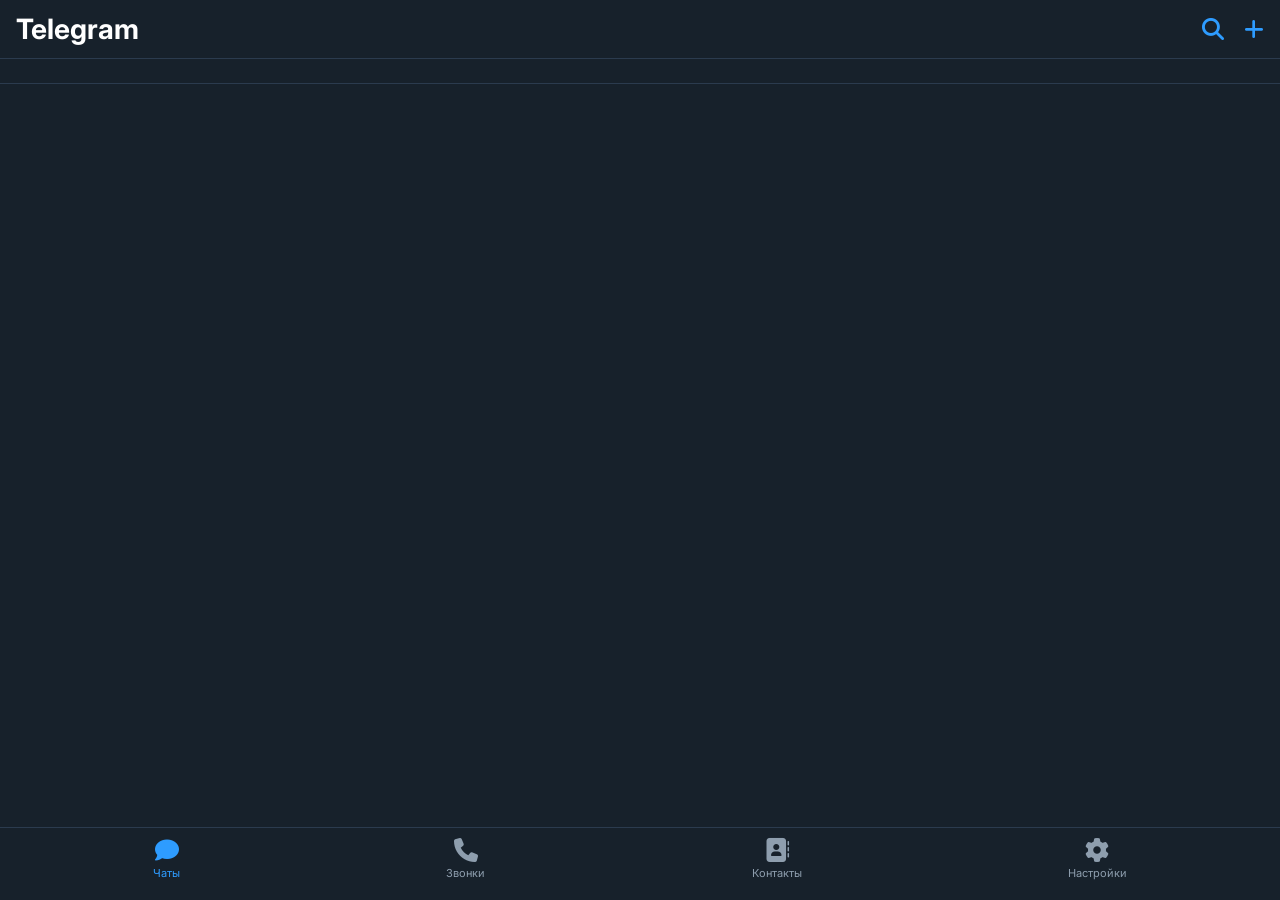
==== commit 725f4322: "Create index.html" ====
--- a/index.html
+++ b/index.html
@@ -3,305 +3,265 @@
 <head>
     <meta charset="UTF-8">
     <meta name="viewport" content="width=device-width, initial-scale=1.0, user-scalable=no, viewport-fit=cover">
-    <meta name="theme-color" content="#1a1a1a">
+    <meta name="theme-color" content="#17212b">
     <meta name="apple-mobile-web-app-capable" content="yes">
     <meta name="apple-mobile-web-app-status-bar-style" content="black-translucent">
-    <title>Telegram Clone Pro</title>
-    <link href="https://fonts.googleapis.com/css2?family=Inter:wght@400;500;600;700&display=swap" rel="stylesheet">
+    <meta name="mobile-web-app-capable" content="yes">
+    <title>Telegram Mobile</title>
+    <link href="https://fonts.googleapis.com/css2?family=Inter:ital,wght@0,400;0,500;0,600;0,700;1,400&display=swap" rel="stylesheet">
     <link rel="stylesheet" href="https://cdnjs.cloudflare.com/ajax/libs/font-awesome/6.4.0/css/all.min.css">
     <style>
         * {
             margin: 0;
             padding: 0;
             box-sizing: border-box;
+            -webkit-tap-highlight-color: transparent;
         }
 
         body {
             font-family: 'Inter', sans-serif;
             background: #0a0a0a;
-            color: #ffffff;
             overflow: hidden;
             position: fixed;
             width: 100%;
             height: 100%;
         }
 
-        /* App Container */
-        .app-container {
-            display: flex;
-            height: 100vh;
-            background: #1a1a1a;
+        /* Main App Container */
+        .app {
+            width: 100%;
+            height: 100%;
+            background: #17212b;
             position: relative;
         }
 
-        /* Sidebar (Desktop) */
-        .sidebar {
-            width: 320px;
-            background: #111111;
-            border-right: 1px solid #2b2b2b;
+        /* Chat List View */
+        .view {
+            position: absolute;
+            top: 0;
+            left: 0;
+            right: 0;
+            bottom: 0;
+            background: #17212b;
+            transform: translateX(0);
+            transition: transform 0.3s cubic-bezier(0.2, 0.9, 0.4, 1.1);
+            z-index: 10;
+        }
+
+        .view.chat-view {
+            transform: translateX(100%);
+            z-index: 20;
+        }
+
+        .view.chat-view.active {
+            transform: translateX(0);
+        }
+
+        .view.stories-view {
+            transform: translateX(-100%);
+            z-index: 30;
+            background: #000;
+        }
+
+        .view.stories-view.active {
+            transform: translateX(0);
+        }
+
+        /* Header */
+        .header {
+            padding: 12px 16px;
+            background: #17212b;
+            border-bottom: 0.5px solid #2b3b4e;
+            display: flex;
+            align-items: center;
+            justify-content: space-between;
+            position: sticky;
+            top: 0;
+            z-index: 10;
+        }
+
+        .header h1 {
+            font-size: 28px;
+            font-weight: 700;
+            color: #fff;
+        }
+
+        .header-actions {
+            display: flex;
+            gap: 20px;
+        }
+
+        .header-actions i {
+            font-size: 22px;
+            color: #2e9cff;
+            cursor: pointer;
+        }
+
+        /* Stories Row */
+        .stories-row {
+            padding: 12px 16px;
+            display: flex;
+            gap: 16px;
+            overflow-x: auto;
+            scrollbar-width: none;
+            border-bottom: 0.5px solid #2b3b4e;
+        }
+
+        .stories-row::-webkit-scrollbar {
+            display: none;
+        }
+
+        .story-item {
             display: flex;
             flex-direction: column;
-            transform: translateX(0);
-            transition: transform 0.3s cubic-bezier(0.4, 0, 0.2, 1);
-            z-index: 10;
-        }
-
-        /* Mobile menu */
-        .mobile-menu-btn {
-            display: none;
-            position: fixed;
-            bottom: 20px;
-            left: 20px;
-            z-index: 100;
-            background: #2e9cff;
-            width: 50px;
-            height: 50px;
+            align-items: center;
+            gap: 6px;
+            cursor: pointer;
+        }
+
+        .story-circle {
+            width: 60px;
+            height: 60px;
             border-radius: 50%;
-            align-items: center;
-            justify-content: center;
-            cursor: pointer;
-            box-shadow: 0 4px 12px rgba(0,0,0,0.3);
-            border: none;
-            color: white;
-            font-size: 24px;
-        }
-
-        /* Chat Area */
-        .chat-area {
-            flex: 1;
-            display: flex;
-            flex-direction: column;
-            background: #1a1a1a;
-            position: relative;
-        }
-
-        /* Info Panel */
-        .info-panel {
-            width: 320px;
-            background: #111111;
-            border-left: 1px solid #2b2b2b;
-            transform: translateX(100%);
-            transition: transform 0.3s ease;
-            position: fixed;
-            right: 0;
-            top: 0;
+            background: linear-gradient(45deg, #ff4d4d, #ff9a2e, #ff2e9c);
+            padding: 2px;
+        }
+
+        .story-circle img {
+            width: 100%;
             height: 100%;
-            z-index: 20;
-        }
-
-        .info-panel.active {
-            transform: translateX(0);
-        }
-
-        /* Mobile styles */
-        @media (max-width: 768px) {
-            .sidebar {
-                position: fixed;
-                left: 0;
-                top: 0;
-                height: 100%;
-                width: 85%;
-                max-width: 300px;
-                transform: translateX(-100%);
-                z-index: 1000;
-            }
-
-            .sidebar.open {
-                transform: translateX(0);
-            }
-
-            .mobile-menu-btn {
-                display: flex;
-            }
-
-            .chat-header {
-                padding-left: 60px !important;
-            }
-
-            .info-panel {
-                width: 100%;
-            }
-        }
-
-        /* Sidebar Header */
-        .sidebar-header {
-            padding: 20px;
-            display: flex;
-            justify-content: space-between;
-            align-items: center;
-            background: #0d0d0d;
-            border-bottom: 1px solid #2b2b2b;
-        }
-
-        .user-info {
-            display: flex;
-            align-items: center;
-            gap: 12px;
-        }
-
-        .avatar {
-            width: 45px;
-            height: 45px;
             border-radius: 50%;
             object-fit: cover;
-            cursor: pointer;
-        }
-
-        .avatar.large {
-            width: 80px;
-            height: 80px;
-        }
-
-        .username {
+            border: 2px solid #17212b;
+        }
+
+        .story-circle.unseen {
+            background: linear-gradient(45deg, #ff4d4d, #ff9a2e);
+        }
+
+        .story-name {
+            font-size: 12px;
+            color: #8e9eae;
+        }
+
+        /* Search Bar */
+        .search-bar {
+            padding: 8px 16px;
+            background: #17212b;
+        }
+
+        .search-bar input {
+            width: 100%;
+            padding: 10px 16px;
+            background: #242f3d;
+            border: none;
+            border-radius: 25px;
+            color: #fff;
+            font-size: 16px;
+        }
+
+        .search-bar input::placeholder {
+            color: #8e9eae;
+        }
+
+        /* Chat List */
+        .chat-list {
+            flex: 1;
+            overflow-y: auto;
+            height: calc(100% - 130px);
+        }
+
+        .chat-item {
+            padding: 12px 16px;
+            display: flex;
+            align-items: center;
+            gap: 12px;
+            cursor: pointer;
+            transition: background 0.2s;
+            border-bottom: 0.5px solid #2b3b4e;
+        }
+
+        .chat-item:active {
+            background: #242f3d;
+        }
+
+        .avatar {
+            width: 52px;
+            height: 52px;
+            border-radius: 50%;
+            object-fit: cover;
+        }
+
+        .avatar-group {
+            border-radius: 20px;
+        }
+
+        .chat-info {
+            flex: 1;
+        }
+
+        .chat-name {
             font-weight: 600;
             font-size: 16px;
-        }
-
-        /* Search */
-        .search-bar {
-            padding: 12px 16px;
-            background: #0d0d0d;
-            border-bottom: 1px solid #2b2b2b;
-            position: relative;
-        }
-
-        .search-bar i {
-            position: absolute;
-            left: 28px;
-            top: 50%;
-            transform: translateY(-50%);
-            color: #8e8e8e;
-        }
-
-        .search-bar input {
-            width: 100%;
-            padding: 10px 15px 10px 40px;
-            background: #1f1f1f;
-            border: none;
-            border-radius: 20px;
-            color: white;
-            font-size: 14px;
-        }
-
-        /* Tabs for chats/groups/channels */
-        .tabs {
-            display: flex;
-            padding: 10px 16px;
-            gap: 20px;
-            border-bottom: 1px solid #2b2b2b;
-            background: #0d0d0d;
-        }
-
-        .tab {
-            flex: 1;
-            text-align: center;
-            padding: 8px;
-            cursor: pointer;
-            color: #8e8e8e;
-            font-weight: 500;
-            transition: color 0.2s;
-            position: relative;
-        }
-
-        .tab.active {
-            color: #2e9cff;
-        }
-
-        .tab.active::after {
-            content: '';
-            position: absolute;
-            bottom: -11px;
-            left: 0;
-            right: 0;
-            height: 2px;
-            background: #2e9cff;
-        }
-
-        /* Chats List */
-        .chats-list {
-            flex: 1;
-            overflow-y: auto;
-        }
-
-        .chat-item {
-            padding: 12px 16px;
-            display: flex;
-            align-items: center;
-            gap: 12px;
-            cursor: pointer;
-            transition: background 0.2s;
-            border-bottom: 1px solid #1f1f1f;
-        }
-
-        .chat-item:hover, .chat-item.active {
-            background: #1f1f1f;
-        }
-
-        .chat-info {
-            flex: 1;
-        }
-
-        .chat-name {
-            font-weight: 600;
+            display: flex;
+            justify-content: space-between;
             margin-bottom: 4px;
-            display: flex;
-            justify-content: space-between;
         }
 
         .last-message {
             font-size: 13px;
-            color: #8e8e8e;
+            color: #8e9eae;
             white-space: nowrap;
             overflow: hidden;
             text-overflow: ellipsis;
         }
 
+        .chat-time {
+            font-size: 11px;
+            color: #8e9eae;
+        }
+
         .badge {
             background: #2e9cff;
-            border-radius: 10px;
-            padding: 2px 6px;
-            font-size: 11px;
-        }
-
-        /* Chat Header */
+            border-radius: 12px;
+            padding: 2px 8px;
+            font-size: 12px;
+            color: #fff;
+        }
+
+        /* Chat Header (Mobile) */
         .chat-header {
-            padding: 12px 20px;
-            background: #0d0d0d;
-            border-bottom: 1px solid #2b2b2b;
-            display: flex;
-            justify-content: space-between;
-            align-items: center;
-        }
-
-        .chat-user {
+            padding: 12px 16px;
+            background: #17212b;
             display: flex;
             align-items: center;
             gap: 12px;
-        }
-
-        .chat-actions i {
-            font-size: 20px;
-            margin-left: 18px;
-            cursor: pointer;
-            color: #8e8e8e;
+            border-bottom: 0.5px solid #2b3b4e;
+        }
+
+        .back-btn {
+            font-size: 24px;
+            color: #2e9cff;
+            cursor: pointer;
         }
 
         /* Messages Area */
         .messages-area {
             flex: 1;
             overflow-y: auto;
-            padding: 20px;
+            padding: 16px;
             display: flex;
             flex-direction: column;
             gap: 8px;
-            background: #121212;
+            background: #0e1621;
         }
 
         .message {
-            max-width: 70%;
+            max-width: 85%;
             display: flex;
             flex-direction: column;
             animation: fadeIn 0.2s ease;
+            position: relative;
         }
 
         @keyframes fadeIn {
@@ -329,14 +289,13 @@
         }
 
         .message.incoming .message-bubble {
-            background: #2b2b2b;
+            background: #242f3d;
             border-bottom-left-radius: 4px;
         }
 
         .message-text {
-            font-size: 14px;
+            font-size: 15px;
             line-height: 1.4;
-            word-wrap: break-word;
         }
 
         .message-image {
@@ -346,87 +305,168 @@
             cursor: pointer;
         }
 
-        .message-audio {
-            width: 200px;
-            height: 36px;
-        }
-
-        .message-file {
-            display: flex;
-            align-items: center;
-            gap: 10px;
-            padding: 8px;
-            background: rgba(0,0,0,0.2);
-            border-radius: 8px;
-        }
-
-        .message-reactions {
-            display: flex;
-            gap: 6px;
-            margin-top: 4px;
-        }
-
-        .reaction {
-            font-size: 12px;
-            background: rgba(255,255,255,0.1);
-            padding: 2px 6px;
-            border-radius: 12px;
-            cursor: pointer;
-        }
-
         .message-time {
             font-size: 10px;
             margin-top: 4px;
             opacity: 0.7;
-            text-align: right;
+        }
+
+        .message-actions {
+            position: absolute;
+            right: -40px;
+            top: 5px;
+            display: none;
+            gap: 8px;
+            background: #242f3d;
+            padding: 6px 10px;
+            border-radius: 20px;
+        }
+
+        .message:hover .message-actions {
+            display: flex;
+        }
+
+        .message-actions i {
+            font-size: 14px;
+            color: #8e9eae;
+            cursor: pointer;
+        }
+
+        /* Reactions */
+        .reactions-bar {
+            display: flex;
+            gap: 4px;
+            margin-top: 4px;
+        }
+
+        .reaction {
+            font-size: 13px;
+            background: rgba(255,255,255,0.1);
+            padding: 2px 8px;
+            border-radius: 20px;
+            cursor: pointer;
+            transition: transform 0.1s;
+        }
+
+        .reaction:active {
+            transform: scale(1.2);
         }
 
         /* Input Area */
-        .message-input-container {
-            padding: 12px 16px;
-            background: #0d0d0d;
-            border-top: 1px solid #2b2b2b;
+        .input-area {
+            padding: 10px 16px;
+            background: #17212b;
             display: flex;
             align-items: center;
             gap: 12px;
+            border-top: 0.5px solid #2b3b4e;
         }
 
         .input-attachments {
             display: flex;
-            gap: 12px;
+            gap: 16px;
         }
 
         .input-attachments i {
-            font-size: 22px;
-            color: #8e8e8e;
-            cursor: pointer;
-            transition: color 0.2s;
-        }
-
-        .input-attachments i:hover {
+            font-size: 24px;
             color: #2e9cff;
+            cursor: pointer;
         }
 
         #messageInput {
             flex: 1;
             padding: 10px 16px;
-            background: #1f1f1f;
+            background: #242f3d;
             border: none;
             border-radius: 25px;
-            color: white;
-            font-size: 14px;
-            resize: none;
+            color: #fff;
+            font-size: 16px;
             font-family: inherit;
         }
 
         #sendBtn {
             background: #2e9cff;
             border: none;
-            width: 40px;
-            height: 40px;
+            width: 44px;
+            height: 44px;
             border-radius: 50%;
             cursor: pointer;
-            transition: background 0.2s;
+        }
+
+        /* Bottom Navigation */
+        .bottom-nav {
+            position: fixed;
+            bottom: 0;
+            left: 0;
+            right: 0;
+            background: #17212b;
+            display: flex;
+            justify-content: space-around;
+            padding: 10px 20px 20px;
+            border-top: 0.5px solid #2b3b4e;
+            z-index: 15;
+        }
+
+        .nav-item {
+            display: flex;
+            flex-direction: column;
+            align-items: center;
+            gap: 4px;
+            color: #8e9eae;
+            cursor: pointer;
+            transition: color 0.2s;
+        }
+
+        .nav-item.active {
+            color: #2e9cff;
+        }
+
+        .nav-item i {
+            font-size: 24px;
+        }
+
+        .nav-item span {
+            font-size: 11px;
+        }
+
+        /* Stories View */
+        .stories-container {
+            width: 100%;
+            height: 100%;
+            position: relative;
+            display: flex;
+            align-items: center;
+            justify-content: center;
+        }
+
+        .story-content {
+            max-width: 90%;
+            max-height: 80%;
+            border-radius: 20px;
+        }
+
+        .story-progress {
+            position: absolute;
+            top: 30px;
+            left: 0;
+            right: 0;
+            display: flex;
+            gap: 4px;
+            padding: 0 16px;
+        }
+
+        .progress-bar {
+            flex: 1;
+            height: 2px;
+            background: rgba(255,255,255,0.3);
+            border-radius: 2px;
+        }
+
+        .progress-fill {
+            height: 100%;
+            background: #fff;
+            width: 0%;
+            border-radius: 2px;
         }
 
         /* Call Modal */
@@ -436,12 +476,13 @@
             left: 0;
             right: 0;
             bottom: 0;
-            background: rgba(0,0,0,0.95);
-            z-index: 2000;
+            background: #0e1621;
+            z-index: 100;
             display: none;
+            flex-direction: column;
             align-items: center;
             justify-content: center;
-            flex-direction: column;
+            gap: 30px;
         }
 
         .call-modal.active {
@@ -452,21 +493,14 @@
             width: 120px;
             height: 120px;
             border-radius: 50%;
-            margin-bottom: 20px;
-        }
-
-        .call-actions {
-            display: flex;
-            gap: 40px;
-            margin-top: 40px;
         }
 
         .call-btn {
-            width: 60px;
-            height: 60px;
+            width: 70px;
+            height: 70px;
             border-radius: 50%;
             border: none;
-            font-size: 24px;
+            font-size: 28px;
             cursor: pointer;
         }
 
@@ -475,187 +509,207 @@
             color: white;
         }
 
-        /* Voice recording */
-        .voice-recording {
+        /* Context Menu */
+        .context-menu {
             position: fixed;
-            bottom: 100px;
-            left: 50%;
-            transform: translateX(-50%);
-            background: #2e9cff;
-            padding: 15px 25px;
-            border-radius: 50px;
+            background: #242f3d;
+            border-radius: 12px;
+            padding: 8px 0;
+            z-index: 200;
             display: none;
-            align-items: center;
-            gap: 15px;
-            z-index: 1500;
-        }
-
-        /* Scrollbar */
-        ::-webkit-scrollbar {
-            width: 5px;
-        }
-
-        ::-webkit-scrollbar-track {
-            background: #1a1a1a;
-        }
-
-        ::-webkit-scrollbar-thumb {
-            background: #2e9cff;
-            border-radius: 3px;
-        }
-
-        button:disabled {
-            opacity: 0.5;
-            cursor: not-allowed;
+            box-shadow: 0 4px 12px rgba(0,0,0,0.3);
+        }
+
+        .context-menu-item {
+            padding: 12px 20px;
+            cursor: pointer;
+            display: flex;
+            gap: 12px;
+            align-items: center;
+        }
+
+        .context-menu-item:active {
+            background: #2b3b4e;
+        }
+
+        /* Modal */
+        .modal {
+            position: fixed;
+            bottom: 0;
+            left: 0;
+            right: 0;
+            background: #17212b;
+            border-radius: 20px 20px 0 0;
+            z-index: 150;
+            transform: translateY(100%);
+            transition: transform 0.3s;
+            padding: 20px;
+        }
+
+        .modal.active {
+            transform: translateY(0);
+        }
+
+        .reaction-picker {
+            display: flex;
+            gap: 16px;
+            justify-content: center;
+            font-size: 32px;
+        }
+
+        .reaction-picker span {
+            cursor: pointer;
+            transition: transform 0.1s;
+        }
+
+        .reaction-picker span:active {
+            transform: scale(1.3);
         }
     </style>
 </head>
 <body>
-    <div class="app-container">
-        <!-- Mobile menu button -->
-        <button class="mobile-menu-btn" id="mobileMenuBtn">
-            <i class="fas fa-bars"></i>
-        </button>
-
-        <!-- Sidebar -->
-        <div class="sidebar" id="sidebar">
-            <div class="sidebar-header">
-                <div class="user-info">
-                    <img src="https://randomuser.me/api/portraits/men/1.jpg" class="avatar" id="myAvatar">
-                    <span class="username" id="myUsername">Мой аккаунт</span>
-                </div>
-                <div class="header-actions">
-                    <i class="fas fa-search" id="searchIcon"></i>
-                    <i class="fas fa-plus" id="newChatBtn"></i>
-                </div>
+<div class="app">
+    <!-- Chats View -->
+    <div class="view chats-view" id="chatsView">
+        <div class="header">
+            <h1>Telegram</h1>
+            <div class="header-actions">
+                <i class="fas fa-search" id="searchIcon"></i>
+                <i class="fas fa-plus" id="newChatBtn"></i>
             </div>
-
-            <div class="tabs">
-                <div class="tab active" data-tab="chats"><i class="fas fa-comment"></i> Чаты</div>
-                <div class="tab" data-tab="groups"><i class="fas fa-users"></i> Группы</div>
-                <div class="tab" data-tab="channels"><i class="fas fa-broadcast-tower"></i> Каналы</div>
+        </div>
+
+        <!-- Stories -->
+        <div class="stories-row" id="storiesRow"></div>
+
+        <div class="search-bar" id="searchBar" style="display: none;">
+            <input type="text" placeholder="Поиск" id="globalSearch">
+        </div>
+
+        <div class="chat-list" id="chatList"></div>
+    </div>
+
+    <!-- Chat View -->
+    <div class="view chat-view" id="chatView">
+        <div class="chat-header">
+            <i class="fas fa-arrow-left back-btn" id="backBtn"></i>
+            <img src="" class="avatar" id="chatAvatar" style="width: 40px; height: 40px;">
+            <div style="flex: 1;">
+                <h3 id="chatName" style="font-size: 16px;">Имя</h3>
+                <span id="chatStatus" style="font-size: 12px; color: #8e9eae;">онлайн</span>
             </div>
-
-            <div class="search-bar" id="searchBar" style="display: none;">
-                <i class="fas fa-search"></i>
-                <input type="text" placeholder="Поиск" id="globalSearch">
+            <i class="fas fa-phone" id="callHeaderBtn" style="color: #2e9cff; font-size: 22px; margin-right: 12px;"></i>
+            <i class="fas fa-ellipsis-v" id="menuBtn" style="color: #2e9cff; font-size: 22px;"></i>
+        </div>
+
+        <div class="messages-area" id="messagesArea">
+            <div style="text-align: center; margin: auto; color: #8e9eae;">
+                <i class="fas fa-comment-dots" style="font-size: 50px;"></i>
+                <p>Нет сообщений</p>
             </div>
-
-            <div class="chats-list" id="chatsList"></div>
-        </div>
-
-        <!-- Chat Area -->
-        <div class="chat-area">
-            <div class="chat-header">
-                <div class="chat-user">
-                    <img src="" class="avatar" id="chatAvatar">
-                    <div>
-                        <h3 id="chatName">Выберите чат</h3>
-                        <span class="status" id="chatStatus"></span>
-                    </div>
-                </div>
-                <div class="chat-actions">
-                    <i class="fas fa-phone" id="callBtn"></i>
-                    <i class="fas fa-video" id="videoCallBtn"></i>
-                    <i class="fas fa-info-circle" id="infoBtn"></i>
-                </div>
+        </div>
+
+        <div class="input-area">
+            <div class="input-attachments">
+                <i class="fas fa-paperclip" id="attachBtn"></i>
+                <i class="fas fa-smile" id="emojiBtn"></i>
             </div>
-
-            <div class="messages-area" id="messagesArea">
-                <div class="welcome-message" style="text-align: center; margin: auto;">
-                    <i class="fas fa-telegram-plane" style="font-size: 60px; color: #2e9cff;"></i>
-                    <h3>Telegram Clone Pro</h3>
-                    <p>Выберите диалог чтобы начать</p>
-                </div>
-            </div>
-
-            <div class="message-input-container">
-                <div class="input-attachments">
-                    <i class="fas fa-paperclip" id="attachFileBtn"></i>
-                    <i class="fas fa-image" id="attachImageBtn"></i>
-                    <i class="fas fa-microphone" id="voiceBtn"></i>
-                    <i class="fas fa-smile" id="emojiBtn"></i>
-                </div>
-                <input type="text" id="messageInput" placeholder="Сообщение" disabled>
-                <button id="sendBtn" disabled><i class="fas fa-paper-plane"></i></button>
-            </div>
-        </div>
-
-        <!-- Info Panel -->
-        <div class="info-panel" id="infoPanel">
-            <div class="sidebar-header">
-                <i class="fas fa-times" id="closeInfo" style="font-size: 24px; cursor: pointer;"></i>
-                <h3>Информация</h3>
-                <div style="width: 24px;"></div>
-            </div>
-            <div style="text-align: center; padding: 30px;">
-                <img src="" id="infoAvatar" class="avatar large">
-                <h3 id="infoName" style="margin-top: 15px;"></h3>
-                <p id="infoStatus" style="color: #8e8e8e; margin-top: 5px;"></p>
-                <p id="infoBio" style="margin-top: 20px;"></p>
-                <div style="margin-top: 30px;">
-                    <button id="clearHistoryBtn" style="background: #1f1f1f; border: none; color: #ff4d4d; padding: 12px; width: 100%; border-radius: 8px; margin-bottom: 10px;">
-                        <i class="fas fa-trash"></i> Очистить историю
-                    </button>
-                    <button id="blockUserBtn" style="background: #1f1f1f; border: none; color: #ff4d4d; padding: 12px; width: 100%; border-radius: 8px;">
-                        <i class="fas fa-ban"></i> Заблокировать
-                    </button>
-                </div>
-            </div>
-        </div>
-
-        <!-- Call Modal -->
-        <div class="call-modal" id="callModal">
-            <img src="" class="call-avatar" id="callAvatar">
-            <h2 id="callName"></h2>
-            <p id="callStatus">Звонок...</p>
-            <div class="call-actions">
-                <button class="call-btn call-end" id="endCallBtn"><i class="fas fa-phone-slash"></i></button>
-            </div>
-        </div>
-
-        <!-- Voice Recording UI -->
-        <div class="voice-recording" id="voiceRecording">
-            <i class="fas fa-microphone" style="color: #ff3b30;"></i>
-            <span>Запись... 0:00</span>
-            <i class="fas fa-times" id="stopRecording" style="cursor: pointer;"></i>
+            <input type="text" id="messageInput" placeholder="Сообщение">
+            <button id="sendMsgBtn"><i class="fas fa-paper-plane" style="color: white;"></i></button>
         </div>
     </div>
 
-    <input type="file" id="fileInput" style="display: none;" accept="*/*">
-    <input type="file" id="imageInput" style="display: none;" accept="image/*">
-
-    <script>
-        // ========== DATA ==========
-        let currentUser = {
-            id: 'user_' + Math.random().toString(36).substr(2, 8),
-            name: 'Алексей',
-            avatar: 'https://randomuser.me/api/portraits/men/1.jpg'
-        };
-
-        let chats = [
-            { id: '1', type: 'chat', name: 'Анна Смирнова', avatar: 'https://randomuser.me/api/portraits/women/2.jpg', lastMessage: 'Привет! Как дела?', time: '12:30', online: true, bio: 'Дизайнер, люблю рисование 🎨', unread: 0 },
-            { id: '2', type: 'chat', name: 'Дмитрий Петров', avatar: 'https://randomuser.me/api/portraits/men/3.jpg', lastMessage: 'Завтра встреча в 15:00', time: '11:45', online: false, bio: 'Team Lead', unread: 2 },
-            { id: '3', type: 'group', name: 'Разработчики', avatar: 'https://randomuser.me/api/portraits/men/4.jpg', lastMessage: 'Кто на созвоне?', time: '10:20', members: 12, unread: 5 },
-            { id: '4', type: 'channel', name: 'Новости IT', avatar: 'https://randomuser.me/api/portraits/men/5.jpg', lastMessage: 'Вышел React 19', time: '09:15', subscribers: 1234, unread: 0 },
-            { id: '5', type: 'chat', name: 'Елена Морозова', avatar: 'https://randomuser.me/api/portraits/women/3.jpg', lastMessage: 'Спасибо за помощь!', time: 'вчера', online: true, bio: 'Маркетолог', unread: 0 }
-        ];
-
-        let messages = {
-            '1': [
-                { id: 'm1', text: 'Привет!', sender: '1', time: '12:30', outgoing: false, reactions: [] },
-                { id: 'm2', text: 'Здравствуй! Как настроение?', sender: currentUser.id, time: '12:31', outgoing: true, reactions: [] },
-                { id: 'm3', text: 'Отлично! Спасибо', sender: '1', time: '12:32', outgoing: false, reactions: [] }
-            ],
-            '2': [
-                { id: 'm4', text: 'Давайте перенесем встречу', sender: '2', time: '11:45', outgoing: false, reactions: [] },
-                { id: 'm5', text: 'Хорошо, на какое время?', sender: currentUser.id, time: '11:46', outgoing: true, reactions: [] }
-            ],
-            '3': [
-                { id: 'm6', text: 'Коллеги, напоминаю про дейли в 12:00', sender: 'admin', time: '10:20', outgoing: false, reactions: ['👍', '👌'] }
-            ],
-            '4': [
-                { id: 'm7', text: '📢 Новый релиз: Telegram добавил Stories', sender: 'channel', time: '09:15', outgoing: false, reactions: ['🔥'] }
-            ],
-            '5': [
-                { id: 'm8', text: 'Спасибо огромное за консуль
+    <!-- Stories View -->
+    <div class="view stories-view" id="storiesView">
+        <div class="stories-container" id="storiesContainer">
+            <div class="story-progress" id="storyProgress"></div>
+            <img src="" class="story-content" id="storyImage">
+        </div>
+        <div style="position: absolute; bottom: 50px; left: 0; right: 0; text-align: center; color: white;" id="storyName"></div>
+        <i class="fas fa-times" id="closeStories" style="position: absolute; top: 20px; right: 20px; font-size: 28px; color: white; cursor: pointer;"></i>
+    </div>
+
+    <!-- Bottom Navigation -->
+    <div class="bottom-nav">
+        <div class="nav-item active" data-nav="chats">
+            <i class="fas fa-comment"></i>
+            <span>Чаты</span>
+        </div>
+        <div class="nav-item" data-nav="calls">
+            <i class="fas fa-phone"></i>
+            <span>Звонки</span>
+        </div>
+        <div class="nav-item" data-nav="contacts">
+            <i class="fas fa-address-book"></i>
+            <span>Контакты</span>
+        </div>
+        <div class="nav-item" data-nav="settings">
+            <i class="fas fa-cog"></i>
+            <span>Настройки</span>
+        </div>
+    </div>
+
+    <!-- Call Modal -->
+    <div class="call-modal" id="callModal">
+        <img src="" class="call-avatar" id="callAvatar">
+        <h2 id="callName" style="color: white;">Звонок</h2>
+        <p id="callStatus" style="color: #8e9eae;">Вызов...</p>
+        <button class="call-btn call-end" id="endCallBtn"><i class="fas fa-phone-slash"></i></button>
+    </div>
+
+    <!-- Context Menu -->
+    <div class="context-menu" id="contextMenu">
+        <div class="context-menu-item" data-action="edit"><i class="fas fa-edit"></i> Редактировать</div>
+        <div class="context-menu-item" data-action="delete"><i class="fas fa-trash"></i> Удалить</div>
+        <div class="context-menu-item" data-action="forward"><i class="fas fa-share"></i> Переслать</div>
+        <div class="context-menu-item" data-action="reply"><i class="fas fa-reply"></i> Ответить</div>
+    </div>
+
+    <!-- Reaction Modal -->
+    <div class="modal" id="reactionModal">
+        <h3 style="margin-bottom: 20px;">Добавить реакцию</h3>
+        <div class="reaction-picker">
+            <span>👍</span><span>❤️</span><span>🔥</span><span>😊</span><span>😂</span><span>😢</span><span>😮</span><span>🎉</span>
+        </div>
+    </div>
+</div>
+
+<input type="file" id="fileInput" style="display: none;" accept="image/*,video/*,audio/*">
+
+<script>
+    // ========== DATA ==========
+    let currentUser = {
+        id: 'me',
+        name: 'Алексей',
+        avatar: 'https://randomuser.me/api/portraits/men/1.jpg'
+    };
+
+    let chats = [
+        { id: '1', name: 'Анна Смирнова', avatar: 'https://randomuser.me/api/portraits/women/2.jpg', lastMessage: 'Привет!', time: '12:30', online: true, unread: 0, type: 'chat' },
+        { id: '2', name: 'Дмитрий Петров', avatar: 'https://randomuser.me/api/portraits/men/3.jpg', lastMessage: 'Завтра встреча', time: '11:45', online: false, unread: 2, type: 'chat' },
+        { id: '3', name: 'Команда', avatar: 'https://randomuser.me/api/portraits/men/4.jpg', lastMessage: 'Кто на созвоне?', time: '10:20', unread: 5, type: 'group', members: 12 },
+        { id: '4', name: 'Новости', avatar: 'https://randomuser.me/api/portraits/men/5.jpg', lastMessage: 'Новый релиз!', time: '09:15', unread: 0, type: 'channel' }
+    ];
+
+    let stories = [
+        { id: '1', name: 'Анна', avatar: 'https://randomuser.me/api/portraits/women/2.jpg', image: 'https://picsum.photos/400/700?random=1', seen: false },
+        { id: '2', name: 'Дмитрий', avatar: 'https://randomuser.me/api/portraits/men/3.jpg', image: 'https://picsum.photos/400/700?random=2', seen: false },
+        { id: '3', name: 'Вы', avatar: currentUser.avatar, image: null, isMy: true }
+    ];
+
+    let messages = {
+        '1': [
+            { id: 'm1', text: 'Привет! Как дела?', sender: '1', time: '12:30', outgoing: false, reactions: [] },
+            { id: 'm2', text: 'Отлично, спасибо!', sender: 'me', time: '12:31', outgoing: true, reactions: [] },
+            { id: 'm3', text: 'Что делаешь?', sender: '1', time: '12:32', outgoing: false, reactions: [] }
+        ],
+        '2': [
+            { id: 'm4', text: 'Встреча в 15:00', sender: '2', time: '11:45', outgoing: false, reactions: [] }
+        ],
+        '3': [
+            { id: 'm5', text: 'Дейли в 12:00', sender: 'admin', time: '10:20', outgoing: false, reactions: ['👍'] }
+        ]
+    };
+
+    let currentChat = null;
+    let editingMessage = 
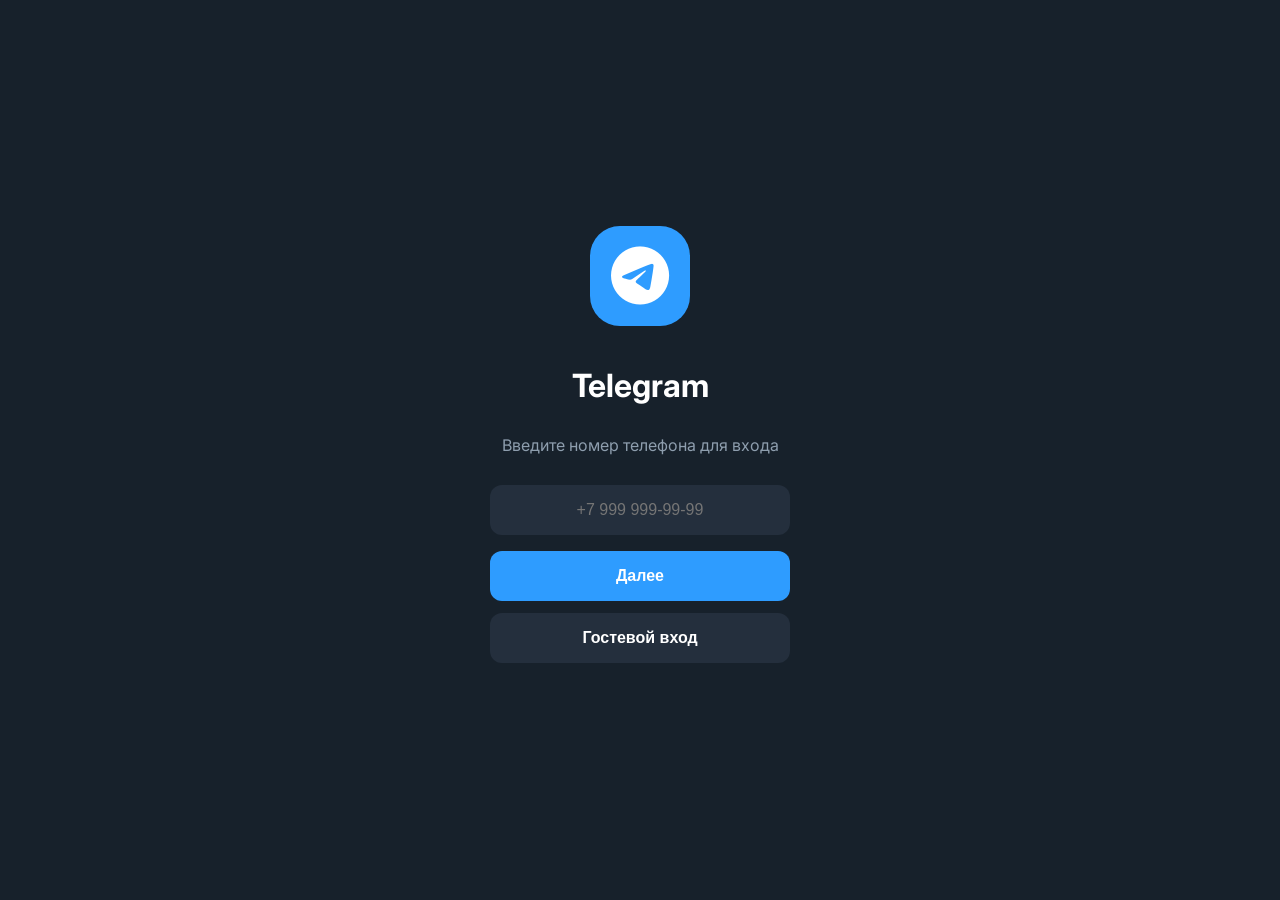
==== commit 4e385692: "Create index.html" ====
--- a/index.html
+++ b/index.html
@@ -5,10 +5,9 @@
     <meta name="viewport" content="width=device-width, initial-scale=1.0, user-scalable=no, viewport-fit=cover">
     <meta name="theme-color" content="#17212b">
     <meta name="apple-mobile-web-app-capable" content="yes">
-    <meta name="apple-mobile-web-app-status-bar-style" content="black-translucent">
     <meta name="mobile-web-app-capable" content="yes">
-    <title>Telegram Mobile</title>
-    <link href="https://fonts.googleapis.com/css2?family=Inter:ital,wght@0,400;0,500;0,600;0,700;1,400&display=swap" rel="stylesheet">
+    <title>Telegram Clone</title>
+    <link href="https://fonts.googleapis.com/css2?family=Inter:wght@400;500;600;700&display=swap" rel="stylesheet">
     <link rel="stylesheet" href="https://cdnjs.cloudflare.com/ajax/libs/font-awesome/6.4.0/css/all.min.css">
     <style>
         * {
@@ -22,59 +21,107 @@
             font-family: 'Inter', sans-serif;
             background: #0a0a0a;
             overflow: hidden;
+            height: 100vh;
+        }
+
+        /* Screens */
+        .screen {
             position: fixed;
-            width: 100%;
-            height: 100%;
-        }
-
-        /* Main App Container */
-        .app {
-            width: 100%;
-            height: 100%;
-            background: #17212b;
-            position: relative;
-        }
-
-        /* Chat List View */
-        .view {
-            position: absolute;
             top: 0;
             left: 0;
             right: 0;
             bottom: 0;
             background: #17212b;
             transform: translateX(0);
-            transition: transform 0.3s cubic-bezier(0.2, 0.9, 0.4, 1.1);
-            z-index: 10;
-        }
-
-        .view.chat-view {
+            transition: transform 0.3s ease;
+            overflow-y: auto;
+        }
+
+        .screen.hidden {
             transform: translateX(100%);
-            z-index: 20;
-        }
-
-        .view.chat-view.active {
-            transform: translateX(0);
-        }
-
-        .view.stories-view {
-            transform: translateX(-100%);
-            z-index: 30;
-            background: #000;
-        }
-
-        .view.stories-view.active {
-            transform: translateX(0);
+        }
+
+        /* Auth Screen */
+        .auth-container {
+            display: flex;
+            flex-direction: column;
+            align-items: center;
+            justify-content: center;
+            min-height: 100vh;
+            padding: 20px;
+            background: #17212b;
+        }
+
+        .telegram-logo {
+            width: 100px;
+            height: 100px;
+            background: #2e9cff;
+            border-radius: 30px;
+            display: flex;
+            align-items: center;
+            justify-content: center;
+            margin-bottom: 40px;
+        }
+
+        .telegram-logo i {
+            font-size: 60px;
+            color: white;
+        }
+
+        .auth-input {
+            width: 100%;
+            max-width: 300px;
+            padding: 16px;
+            background: #242f3d;
+            border: none;
+            border-radius: 12px;
+            color: white;
+            font-size: 16px;
+            margin-bottom: 16px;
+            text-align: center;
+        }
+
+        .auth-btn {
+            width: 100%;
+            max-width: 300px;
+            padding: 16px;
+            background: #2e9cff;
+            border: none;
+            border-radius: 12px;
+            color: white;
+            font-size: 16px;
+            font-weight: 600;
+            cursor: pointer;
+            margin-bottom: 12px;
+        }
+
+        .code-inputs {
+            display: flex;
+            gap: 12px;
+            justify-content: center;
+            margin-bottom: 20px;
+        }
+
+        .code-input {
+            width: 50px;
+            height: 60px;
+            background: #242f3d;
+            border: none;
+            border-radius: 12px;
+            color: white;
+            font-size: 24px;
+            text-align: center;
+            font-weight: bold;
         }
 
         /* Header */
         .header {
             padding: 12px 16px;
             background: #17212b;
+            display: flex;
+            align-items: center;
+            justify-content: space-between;
             border-bottom: 0.5px solid #2b3b4e;
-            display: flex;
-            align-items: center;
-            justify-content: space-between;
             position: sticky;
             top: 0;
             z-index: 10;
@@ -82,13 +129,12 @@
 
         .header h1 {
             font-size: 28px;
-            font-weight: 700;
-            color: #fff;
+            color: white;
         }
 
         .header-actions {
             display: flex;
-            gap: 20px;
+            gap: 18px;
         }
 
         .header-actions i {
@@ -97,7 +143,7 @@
             cursor: pointer;
         }
 
-        /* Stories Row */
+        /* Stories */
         .stories-row {
             padding: 12px 16px;
             display: flex;
@@ -120,10 +166,17 @@
         }
 
         .story-circle {
-            width: 60px;
-            height: 60px;
+            width: 62px;
+            height: 62px;
             border-radius: 50%;
-            background: linear-gradient(45deg, #ff4d4d, #ff9a2e, #ff2e9c);
+            background: #2b3b4e;
+            display: flex;
+            align-items: center;
+            justify-content: center;
+        }
+
+        .story-circle.has-story {
+            background: linear-gradient(45deg, #ff4d4d, #ff9a2e);
             padding: 2px;
         }
 
@@ -132,19 +185,15 @@
             height: 100%;
             border-radius: 50%;
             object-fit: cover;
-            border: 2px solid #17212b;
-        }
-
-        .story-circle.unseen {
-            background: linear-gradient(45deg, #ff4d4d, #ff9a2e);
+            background: #17212b;
         }
 
         .story-name {
-            font-size: 12px;
+            font-size: 11px;
             color: #8e9eae;
         }
 
-        /* Search Bar */
+        /* Search */
         .search-bar {
             padding: 8px 16px;
             background: #17212b;
@@ -156,19 +205,14 @@
             background: #242f3d;
             border: none;
             border-radius: 25px;
-            color: #fff;
+            color: white;
             font-size: 16px;
-        }
-
-        .search-bar input::placeholder {
-            color: #8e9eae;
         }
 
         /* Chat List */
         .chat-list {
-            flex: 1;
+            height: calc(100vh - 200px);
             overflow-y: auto;
-            height: calc(100% - 130px);
         }
 
         .chat-item {
@@ -177,8 +221,8 @@
             align-items: center;
             gap: 12px;
             cursor: pointer;
+            border-bottom: 0.5px solid #2b3b4e;
             transition: background 0.2s;
-            border-bottom: 0.5px solid #2b3b4e;
         }
 
         .chat-item:active {
@@ -192,17 +236,13 @@
             object-fit: cover;
         }
 
-        .avatar-group {
-            border-radius: 20px;
-        }
-
         .chat-info {
             flex: 1;
         }
 
         .chat-name {
             font-weight: 600;
-            font-size: 16px;
+            color: white;
             display: flex;
             justify-content: space-between;
             margin-bottom: 4px;
@@ -225,11 +265,11 @@
             background: #2e9cff;
             border-radius: 12px;
             padding: 2px 8px;
-            font-size: 12px;
-            color: #fff;
-        }
-
-        /* Chat Header (Mobile) */
+            font-size: 11px;
+            color: white;
+        }
+
+        /* Chat View */
         .chat-header {
             padding: 12px 16px;
             background: #17212b;
@@ -245,9 +285,8 @@
             cursor: pointer;
         }
 
-        /* Messages Area */
         .messages-area {
-            flex: 1;
+            height: calc(100vh - 140px);
             overflow-y: auto;
             padding: 16px;
             display: flex;
@@ -260,8 +299,7 @@
             max-width: 85%;
             display: flex;
             flex-direction: column;
-            animation: fadeIn 0.2s ease;
-            position: relative;
+            animation: fadeIn 0.2s;
         }
 
         @keyframes fadeIn {
@@ -295,64 +333,31 @@
 
         .message-text {
             font-size: 15px;
-            line-height: 1.4;
-        }
-
-        .message-image {
-            max-width: 200px;
-            max-height: 200px;
-            border-radius: 12px;
-            cursor: pointer;
+            color: white;
         }
 
         .message-time {
             font-size: 10px;
             margin-top: 4px;
             opacity: 0.7;
-        }
-
-        .message-actions {
-            position: absolute;
-            right: -40px;
-            top: 5px;
-            display: none;
-            gap: 8px;
-            background: #242f3d;
-            padding: 6px 10px;
-            border-radius: 20px;
-        }
-
-        .message:hover .message-actions {
-            display: flex;
-        }
-
-        .message-actions i {
-            font-size: 14px;
-            color: #8e9eae;
-            cursor: pointer;
-        }
-
-        /* Reactions */
-        .reactions-bar {
+            color: white;
+        }
+
+        .reactions-row {
             display: flex;
             gap: 4px;
             margin-top: 4px;
         }
 
-        .reaction {
-            font-size: 13px;
-            background: rgba(255,255,255,0.1);
+        .reaction-badge {
+            font-size: 12px;
+            background: rgba(255,255,255,0.15);
             padding: 2px 8px;
             border-radius: 20px;
             cursor: pointer;
-            transition: transform 0.1s;
-        }
-
-        .reaction:active {
-            transform: scale(1.2);
-        }
-
-        /* Input Area */
+        }
+
+        /* Input */
         .input-area {
             padding: 10px 16px;
             background: #17212b;
@@ -360,6 +365,10 @@
             align-items: center;
             gap: 12px;
             border-top: 0.5px solid #2b3b4e;
+            position: fixed;
+            bottom: 0;
+            left: 0;
+            right: 0;
         }
 
         .input-attachments {
@@ -379,9 +388,8 @@
             background: #242f3d;
             border: none;
             border-radius: 25px;
-            color: #fff;
+            color: white;
             font-size: 16px;
-            font-family: inherit;
         }
 
         #sendBtn {
@@ -393,7 +401,7 @@
             cursor: pointer;
         }
 
-        /* Bottom Navigation */
+        /* Bottom Nav */
         .bottom-nav {
             position: fixed;
             bottom: 0;
@@ -404,7 +412,7 @@
             justify-content: space-around;
             padding: 10px 20px 20px;
             border-top: 0.5px solid #2b3b4e;
-            z-index: 15;
+            z-index: 10;
         }
 
         .nav-item {
@@ -414,7 +422,6 @@
             gap: 4px;
             color: #8e9eae;
             cursor: pointer;
-            transition: color 0.2s;
         }
 
         .nav-item.active {
@@ -429,87 +436,55 @@
             font-size: 11px;
         }
 
-        /* Stories View */
-        .stories-container {
-            width: 100%;
-            height: 100%;
-            position: relative;
-            display: flex;
-            align-items: center;
-            justify-content: center;
-        }
-
-        .story-content {
-            max-width: 90%;
-            max-height: 80%;
-            border-radius: 20px;
-        }
-
-        .story-progress {
-            position: absolute;
-            top: 30px;
+        /* Modals */
+        .modal {
+            position: fixed;
+            bottom: 0;
             left: 0;
             right: 0;
-            display: flex;
-            gap: 4px;
-            padding: 0 16px;
-        }
-
-        .progress-bar {
-            flex: 1;
-            height: 2px;
-            background: rgba(255,255,255,0.3);
-            border-radius: 2px;
-        }
-
-        .progress-fill {
-            height: 100%;
-            background: #fff;
-            width: 0%;
-            border-radius: 2px;
-        }
-
-        /* Call Modal */
-        .call-modal {
+            background: #17212b;
+            border-radius: 20px 20px 0 0;
+            transform: translateY(100%);
+            transition: transform 0.3s;
+            z-index: 100;
+            padding: 20px;
+        }
+
+        .modal.active {
+            transform: translateY(0);
+        }
+
+        .modal-overlay {
             position: fixed;
             top: 0;
             left: 0;
             right: 0;
             bottom: 0;
-            background: #0e1621;
-            z-index: 100;
+            background: rgba(0,0,0,0.5);
+            z-index: 99;
             display: none;
-            flex-direction: column;
-            align-items: center;
+        }
+
+        .modal-overlay.active {
+            display: block;
+        }
+
+        .reaction-picker {
+            display: flex;
+            gap: 20px;
             justify-content: center;
-            gap: 30px;
-        }
-
-        .call-modal.active {
-            display: flex;
-        }
-
-        .call-avatar {
-            width: 120px;
-            height: 120px;
-            border-radius: 50%;
-        }
-
-        .call-btn {
-            width: 70px;
-            height: 70px;
-            border-radius: 50%;
-            border: none;
-            font-size: 28px;
-            cursor: pointer;
-        }
-
-        .call-end {
-            background: #ff3b30;
-            color: white;
-        }
-
-        /* Context Menu */
+            font-size: 36px;
+        }
+
+        .reaction-picker span {
+            cursor: pointer;
+            transition: transform 0.1s;
+        }
+
+        .reaction-picker span:active {
+            transform: scale(1.3);
+        }
+
         .context-menu {
             position: fixed;
             background: #242f3d;
@@ -523,6 +498,7 @@
         .context-menu-item {
             padding: 12px 20px;
             cursor: pointer;
+            color: white;
             display: flex;
             gap: 12px;
             align-items: center;
@@ -532,82 +508,116 @@
             background: #2b3b4e;
         }
 
-        /* Modal */
-        .modal {
-            position: fixed;
-            bottom: 0;
-            left: 0;
-            right: 0;
-            background: #17212b;
-            border-radius: 20px 20px 0 0;
-            z-index: 150;
-            transform: translateY(100%);
-            transition: transform 0.3s;
-            padding: 20px;
-        }
-
-        .modal.active {
-            transform: translateY(0);
-        }
-
-        .reaction-picker {
-            display: flex;
-            gap: 16px;
-            justify-content: center;
-            font-size: 32px;
-        }
-
-        .reaction-picker span {
-            cursor: pointer;
-            transition: transform 0.1s;
-        }
-
-        .reaction-picker span:active {
-            transform: scale(1.3);
+        /* Profile */
+        .profile-info {
+            text-align: center;
+            padding: 40px;
+        }
+
+        .profile-avatar {
+            width: 100px;
+            height: 100px;
+            border-radius: 50%;
+            margin-bottom: 16px;
+        }
+
+        .profile-name {
+            font-size: 24px;
+            color: white;
+            font-weight: 600;
+        }
+
+        .profile-phone {
+            color: #8e9eae;
+            margin-top: 8px;
+        }
+
+        .logout-btn {
+            margin-top: 40px;
+            background: #ff3b30;
+            color: white;
+            border: none;
+            padding: 14px;
+            border-radius: 12px;
+            font-size: 16px;
+            font-weight: 600;
+            cursor: pointer;
+            width: 90%;
+            margin-left: 5%;
         }
     </style>
 </head>
 <body>
-<div class="app">
+
+<!-- AUTH SCREEN -->
+<div class="screen" id="authScreen">
+    <div class="auth-container">
+        <div class="telegram-logo">
+            <i class="fab fa-telegram-plane"></i>
+        </div>
+        <h1 style="color: white; margin-bottom: 30px;">Telegram</h1>
+        <p style="color: #8e9eae; margin-bottom: 30px; text-align: center;">Введите номер телефона для входа</p>
+        <input type="tel" class="auth-input" id="phoneInput" placeholder="+7 999 999-99-99">
+        <button class="auth-btn" id="sendCodeBtn">Далее</button>
+        <button class="auth-btn" id="guestLoginBtn" style="background: #242f3d;">Гостевой вход</button>
+    </div>
+</div>
+
+<!-- CODE SCREEN -->
+<div class="screen hidden" id="codeScreen">
+    <div class="auth-container">
+        <div class="telegram-logo">
+            <i class="fab fa-telegram-plane"></i>
+        </div>
+        <h2 style="color: white; margin-bottom: 20px;">Введите код</h2>
+        <p style="color: #8e9eae; margin-bottom: 30px;">Код отправлен на <span id="phoneDisplay"></span></p>
+        <div class="code-inputs">
+            <input type="text" maxlength="1" class="code-input" id="code1">
+            <input type="text" maxlength="1" class="code-input" id="code2">
+            <input type="text" maxlength="1" class="code-input" id="code3">
+            <input type="text" maxlength="1" class="code-input" id="code4">
+            <input type="text" maxlength="1" class="code-input" id="code5">
+        </div>
+        <button class="auth-btn" id="verifyCodeBtn">Войти</button>
+        <button class="auth-btn" id="backToPhoneBtn" style="background: #242f3d;">Назад</button>
+    </div>
+</div>
+
+<!-- MAIN APP SCREEN -->
+<div class="screen hidden" id="mainScreen">
     <!-- Chats View -->
-    <div class="view chats-view" id="chatsView">
+    <div id="chatsContainer">
         <div class="header">
             <h1>Telegram</h1>
             <div class="header-actions">
                 <i class="fas fa-search" id="searchIcon"></i>
-                <i class="fas fa-plus" id="newChatBtn"></i>
+                <i class="fas fa-user-circle" id="profileIcon"></i>
             </div>
         </div>
 
-        <!-- Stories -->
         <div class="stories-row" id="storiesRow"></div>
 
         <div class="search-bar" id="searchBar" style="display: none;">
-            <input type="text" placeholder="Поиск" id="globalSearch">
+            <input type="text" id="searchInput" placeholder="Поиск">
         </div>
 
         <div class="chat-list" id="chatList"></div>
     </div>
 
     <!-- Chat View -->
-    <div class="view chat-view" id="chatView">
+    <div id="singleChatView" style="display: none; flex-direction: column; height: 100vh;">
         <div class="chat-header">
-            <i class="fas fa-arrow-left back-btn" id="backBtn"></i>
-            <img src="" class="avatar" id="chatAvatar" style="width: 40px; height: 40px;">
+            <i class="fas fa-arrow-left back-btn" id="closeChatBtn"></i>
+            <img src="" id="chatAvatar" class="avatar" style="width: 44px; height: 44px;">
             <div style="flex: 1;">
-                <h3 id="chatName" style="font-size: 16px;">Имя</h3>
-                <span id="chatStatus" style="font-size: 12px; color: #8e9eae;">онлайн</span>
+                <h3 id="chatName" style="color: white; font-size: 16px;"></h3>
+                <span id="chatStatus" style="font-size: 12px; color: #8e9eae;"></span>
             </div>
-            <i class="fas fa-phone" id="callHeaderBtn" style="color: #2e9cff; font-size: 22px; margin-right: 12px;"></i>
-            <i class="fas fa-ellipsis-v" id="menuBtn" style="color: #2e9cff; font-size: 22px;"></i>
-        </div>
-
-        <div class="messages-area" id="messagesArea">
-            <div style="text-align: center; margin: auto; color: #8e9eae;">
-                <i class="fas fa-comment-dots" style="font-size: 50px;"></i>
-                <p>Нет сообщений</p>
-            </div>
-        </div>
+            <i class="fas fa-phone" id="callBtn" style="color: #2e9cff; font-size: 22px; margin-right: 12px;"></i>
+            <i class="fas fa-ellipsis-v" id="chatMenuBtn" style="color: #2e9cff; font-size: 22px;"></i>
+        </div>
+
+        <div class="messages-area" id="messagesArea"></div>
 
         <div class="input-area">
             <div class="input-attachments">
@@ -619,18 +629,23 @@
         </div>
     </div>
 
-    <!-- Stories View -->
-    <div class="view stories-view" id="storiesView">
-        <div class="stories-container" id="storiesContainer">
-            <div class="story-progress" id="storyProgress"></div>
-            <img src="" class="story-content" id="storyImage">
-        </div>
-        <div style="position: absolute; bottom: 50px; left: 0; right: 0; text-align: center; color: white;" id="storyName"></div>
-        <i class="fas fa-times" id="closeStories" style="position: absolute; top: 20px; right: 20px; font-size: 28px; color: white; cursor: pointer;"></i>
+    <!-- Profile View -->
+    <div id="profileView" style="display: none; height: 100vh;">
+        <div class="header">
+            <i class="fas fa-arrow-left back-btn" id="closeProfileBtn" style="font-size: 24px;"></i>
+            <h1 style="font-size: 20px;">Профиль</h1>
+            <div style="width: 24px;"></div>
+        </div>
+        <div class="profile-info">
+            <img src="" id="profileAvatar" class="profile-avatar">
+            <div class="profile-name" id="profileName"></div>
+            <div class="profile-phone" id="profilePhone"></div>
+            <button class="logout-btn" id="logoutBtn">Выйти из аккаунта</button>
+        </div>
     </div>
 
-    <!-- Bottom Navigation -->
-    <div class="bottom-nav">
+    <!-- Bottom Nav -->
+    <div class="bottom-nav" id="bottomNav">
         <div class="nav-item active" data-nav="chats">
             <i class="fas fa-comment"></i>
             <span>Чаты</span>
@@ -648,68 +663,49 @@
             <span>Настройки</span>
         </div>
     </div>
-
-    <!-- Call Modal -->
-    <div class="call-modal" id="callModal">
-        <img src="" class="call-avatar" id="callAvatar">
-        <h2 id="callName" style="color: white;">Звонок</h2>
-        <p id="callStatus" style="color: #8e9eae;">Вызов...</p>
-        <button class="call-btn call-end" id="endCallBtn"><i class="fas fa-phone-slash"></i></button>
-    </div>
-
-    <!-- Context Menu -->
-    <div class="context-menu" id="contextMenu">
-        <div class="context-menu-item" data-action="edit"><i class="fas fa-edit"></i> Редактировать</div>
-        <div class="context-menu-item" data-action="delete"><i class="fas fa-trash"></i> Удалить</div>
-        <div class="context-menu-item" data-action="forward"><i class="fas fa-share"></i> Переслать</div>
-        <div class="context-menu-item" data-action="reply"><i class="fas fa-reply"></i> Ответить</div>
-    </div>
-
-    <!-- Reaction Modal -->
-    <div class="modal" id="reactionModal">
-        <h3 style="margin-bottom: 20px;">Добавить реакцию</h3>
-        <div class="reaction-picker">
-            <span>👍</span><span>❤️</span><span>🔥</span><span>😊</span><span>😂</span><span>😢</span><span>😮</span><span>🎉</span>
-        </div>
+</div>
+
+<!-- Modals -->
+<div class="modal-overlay" id="modalOverlay"></div>
+<div class="modal" id="reactionModal">
+    <h3 style="color: white; margin-bottom: 20px;">Реакции</h3>
+    <div class="reaction-picker">
+        <span>👍</span><span>❤️</span><span>🔥</span><span>😊</span><span>😂</span><span>🎉</span><span>😢</span>
     </div>
 </div>
 
-<input type="file" id="fileInput" style="display: none;" accept="image/*,video/*,audio/*">
+<div class="context-menu" id="contextMenu"></div>
+<input type="file" id="fileInput" style="display: none;" accept="image/*">
 
 <script>
-    // ========== DATA ==========
-    let currentUser = {
-        id: 'me',
-        name: 'Алексей',
-        avatar: 'https://randomuser.me/api/portraits/men/1.jpg'
-    };
-
+    // ========== STORAGE ==========
+    let currentUser = null;
+    let currentChat = null;
+    let currentMessageId = null;
+
+    // Default data
     let chats = [
-        { id: '1', name: 'Анна Смирнова', avatar: 'https://randomuser.me/api/portraits/women/2.jpg', lastMessage: 'Привет!', time: '12:30', online: true, unread: 0, type: 'chat' },
-        { id: '2', name: 'Дмитрий Петров', avatar: 'https://randomuser.me/api/portraits/men/3.jpg', lastMessage: 'Завтра встреча', time: '11:45', online: false, unread: 2, type: 'chat' },
-        { id: '3', name: 'Команда', avatar: 'https://randomuser.me/api/portraits/men/4.jpg', lastMessage: 'Кто на созвоне?', time: '10:20', unread: 5, type: 'group', members: 12 },
-        { id: '4', name: 'Новости', avatar: 'https://randomuser.me/api/portraits/men/5.jpg', lastMessage: 'Новый релиз!', time: '09:15', unread: 0, type: 'channel' }
-    ];
-
-    let stories = [
-        { id: '1', name: 'Анна', avatar: 'https://randomuser.me/api/portraits/women/2.jpg', image: 'https://picsum.photos/400/700?random=1', seen: false },
-        { id: '2', name: 'Дмитрий', avatar: 'https://randomuser.me/api/portraits/men/3.jpg', image: 'https://picsum.photos/400/700?random=2', seen: false },
-        { id: '3', name: 'Вы', avatar: currentUser.avatar, image: null, isMy: true }
+        { id: '1', name: 'Анна Смирнова', avatar: 'https://randomuser.me/api/portraits/women/2.jpg', lastMessage: 'Привет! Как дела?', time: '12:30', online: true, unread: 0 },
+        { id: '2', name: 'Дмитрий Петров', avatar: 'https://randomuser.me/api/portraits/men/3.jpg', lastMessage: 'Завтра встреча в 15:00', time: '11:45', online: false, unread: 2 },
+        { id: '3', name: 'Разработчики', avatar: 'https://randomuser.me/api/portraits/men/4.jpg', lastMessage: 'Кто на созвоне?', time: '10:20', unread: 5 },
+        { id: '4', name: 'Новости IT', avatar: 'https://randomuser.me/api/portraits/men/5.jpg', lastMessage: 'Вышел React 19', time: '09:15', unread: 0 }
     ];
 
     let messages = {
         '1': [
             { id: 'm1', text: 'Привет! Как дела?', sender: '1', time: '12:30', outgoing: false, reactions: [] },
-            { id: 'm2', text: 'Отлично, спасибо!', sender: 'me', time: '12:31', outgoing: true, reactions: [] },
-            { id: 'm3', text: 'Что делаешь?', sender: '1', time: '12:32', outgoing: false, reactions: [] }
+            { id: 'm2', text: 'Здравствуй! Отлично, спасибо!', sender: 'me', time: '12:31', outgoing: true, reactions: [] }
         ],
         '2': [
-            { id: 'm4', text: 'Встреча в 15:00', sender: '2', time: '11:45', outgoing: false, reactions: [] }
+            { id: 'm3', text: 'Давайте перенесем встречу', sender: '2', time: '11:45', outgoing: false, reactions: [] }
         ],
         '3': [
-            { id: 'm5', text: 'Дейли в 12:00', sender: 'admin', time: '10:20', outgoing: false, reactions: ['👍'] }
+            { id: 'm4', text: 'Коллеги, напоминаю про дейли в 12:00', sender: 'admin', time: '10:20', outgoing: false, reactions: ['👍'] }
+        ],
+        '4': [
+            { id: 'm5', text: '📢 Новый релиз: Telegram добавил Stories', sender: 'channel', time: '09:15', outgoing: false, reactions: ['🔥'] }
         ]
     };
 
-    let currentChat = null;
-    let editingMessage = 
+    let stories = [
+        { id: '1', name: 'Анна', avatar: 'https://randomuser.me/api/portraits/women/2.jpg', imag
